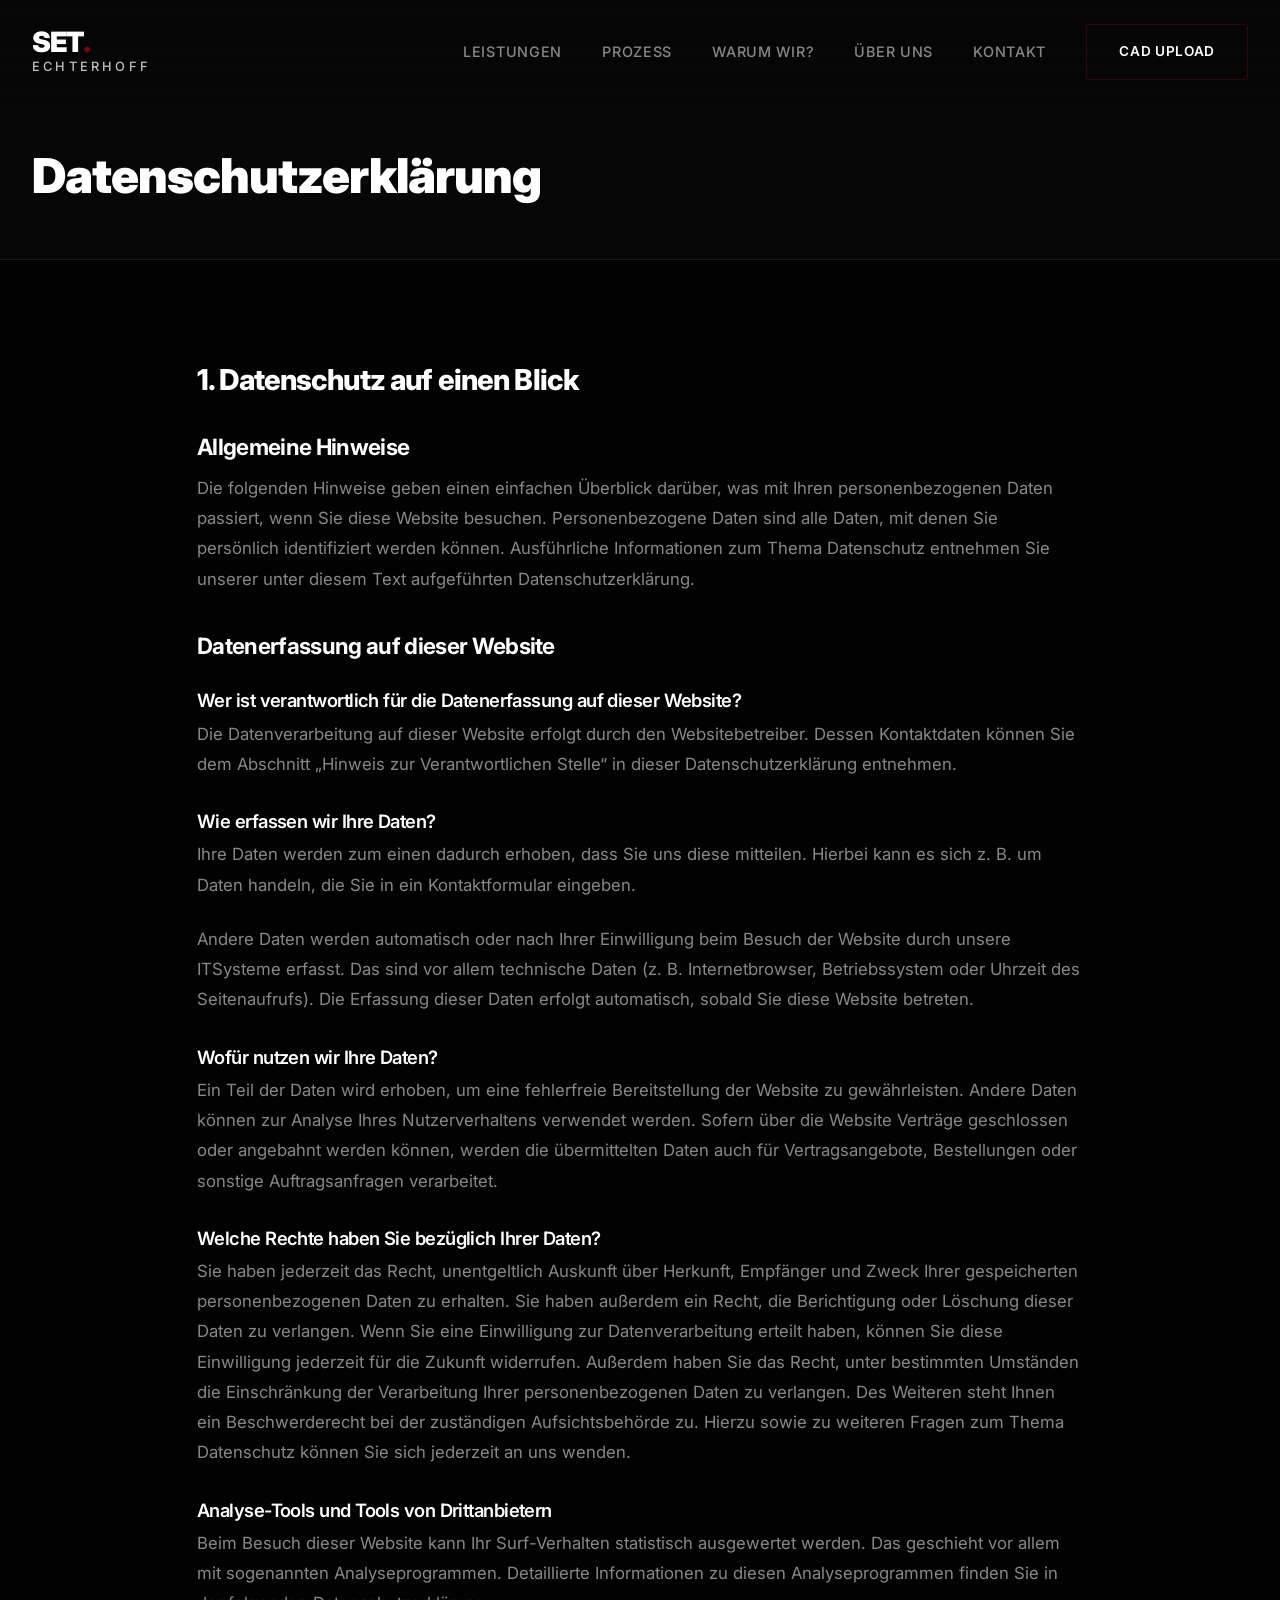
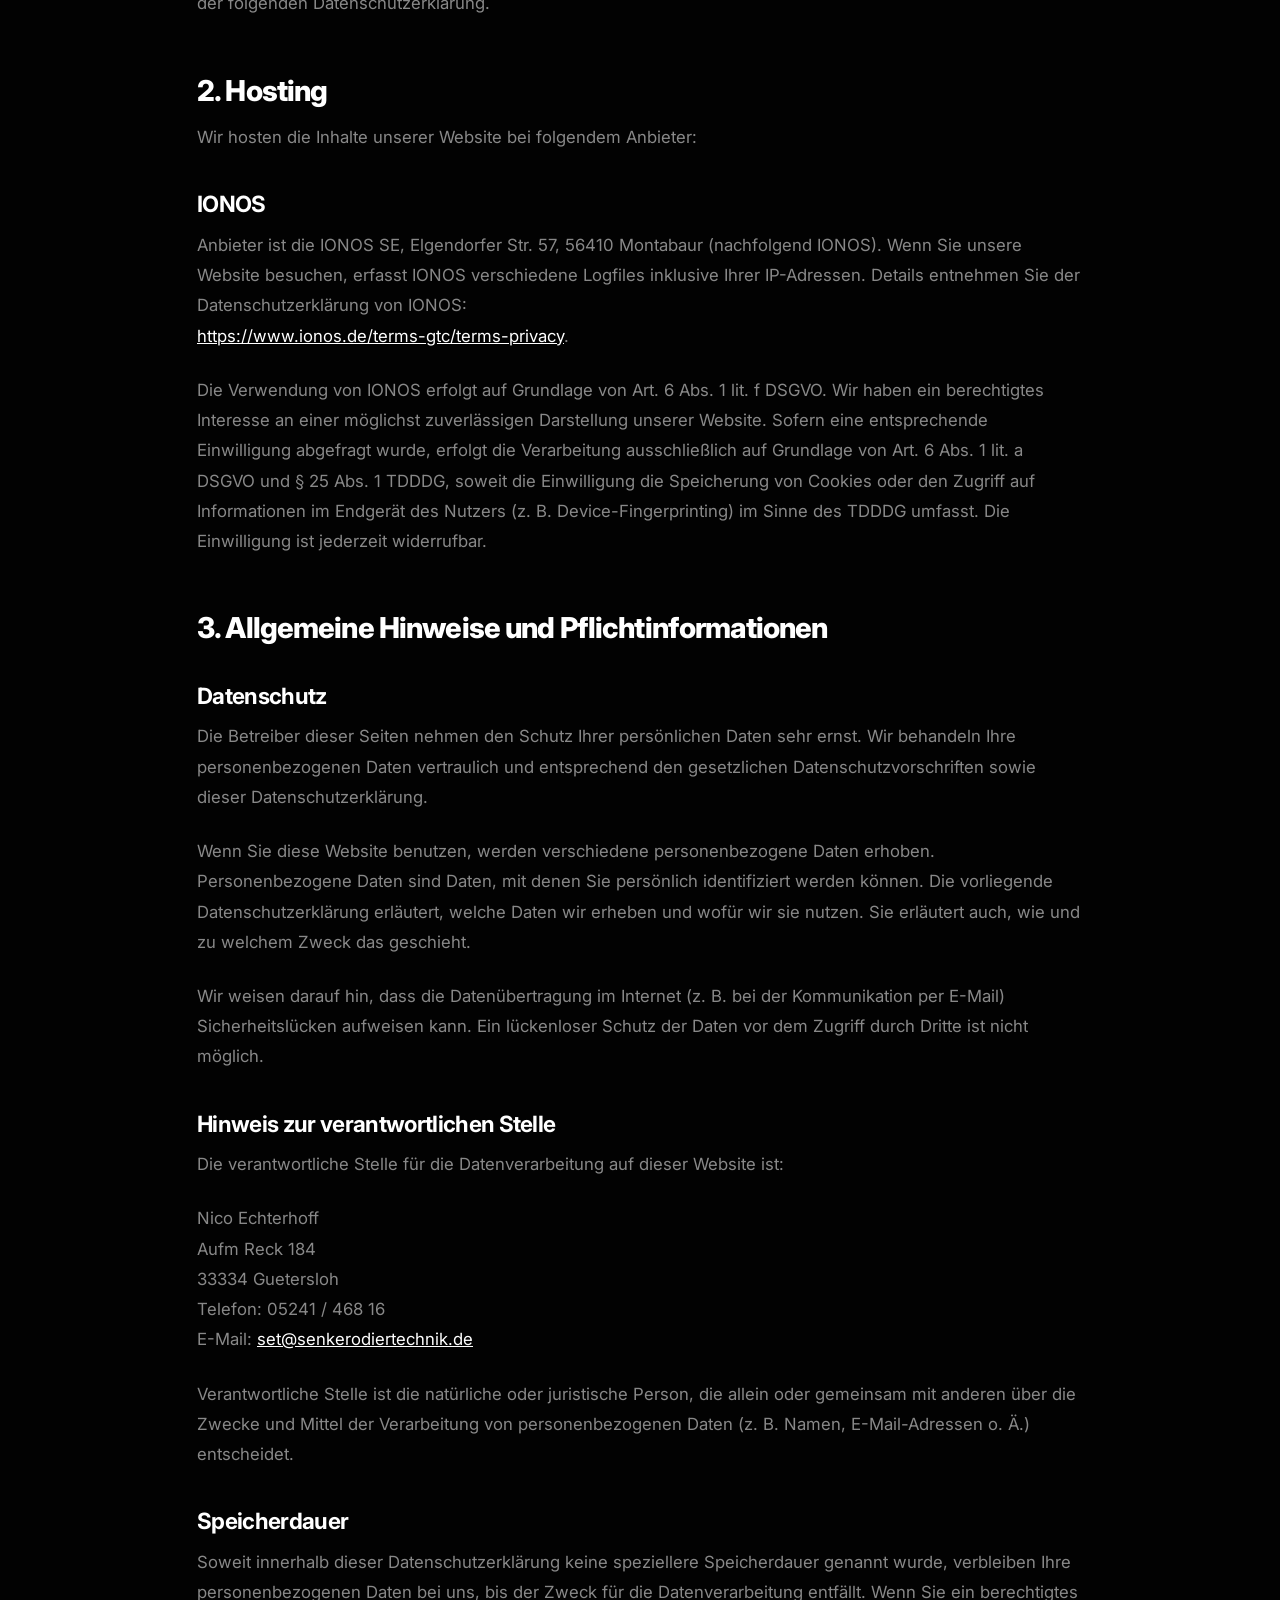
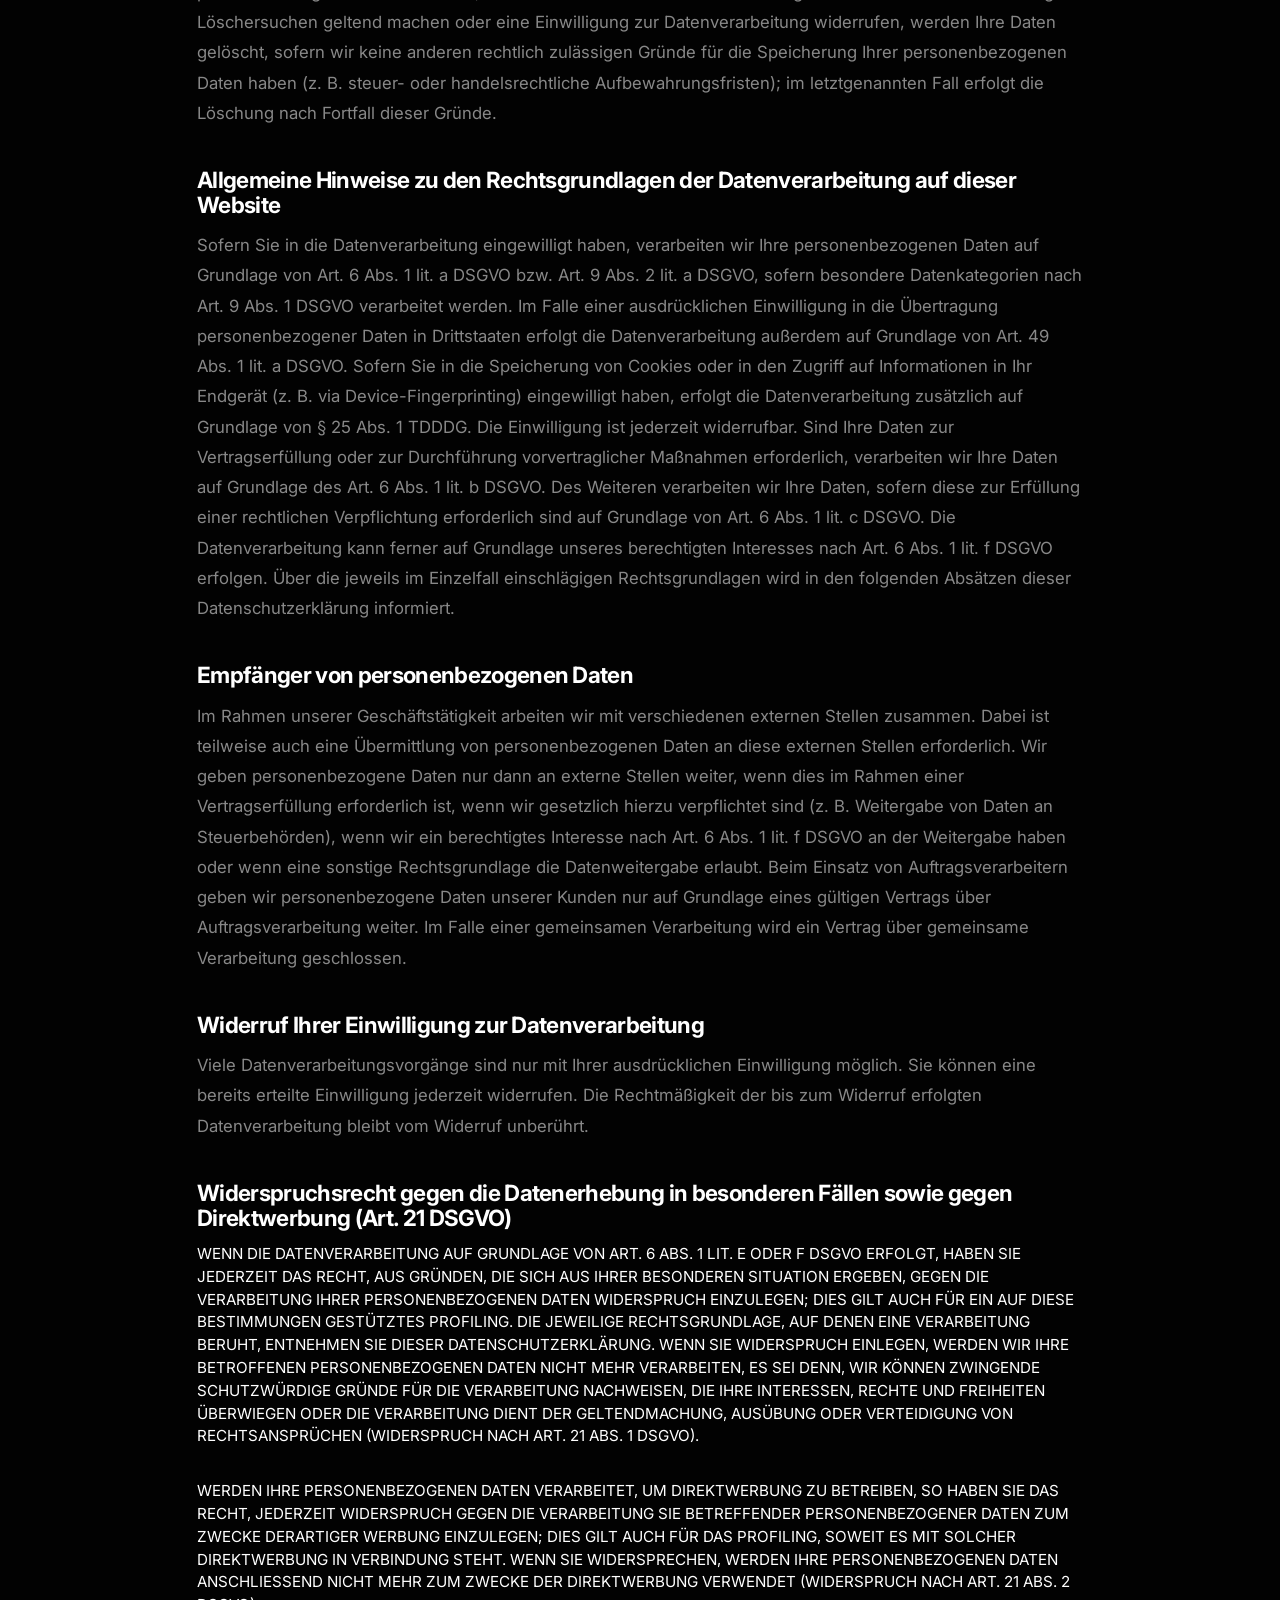
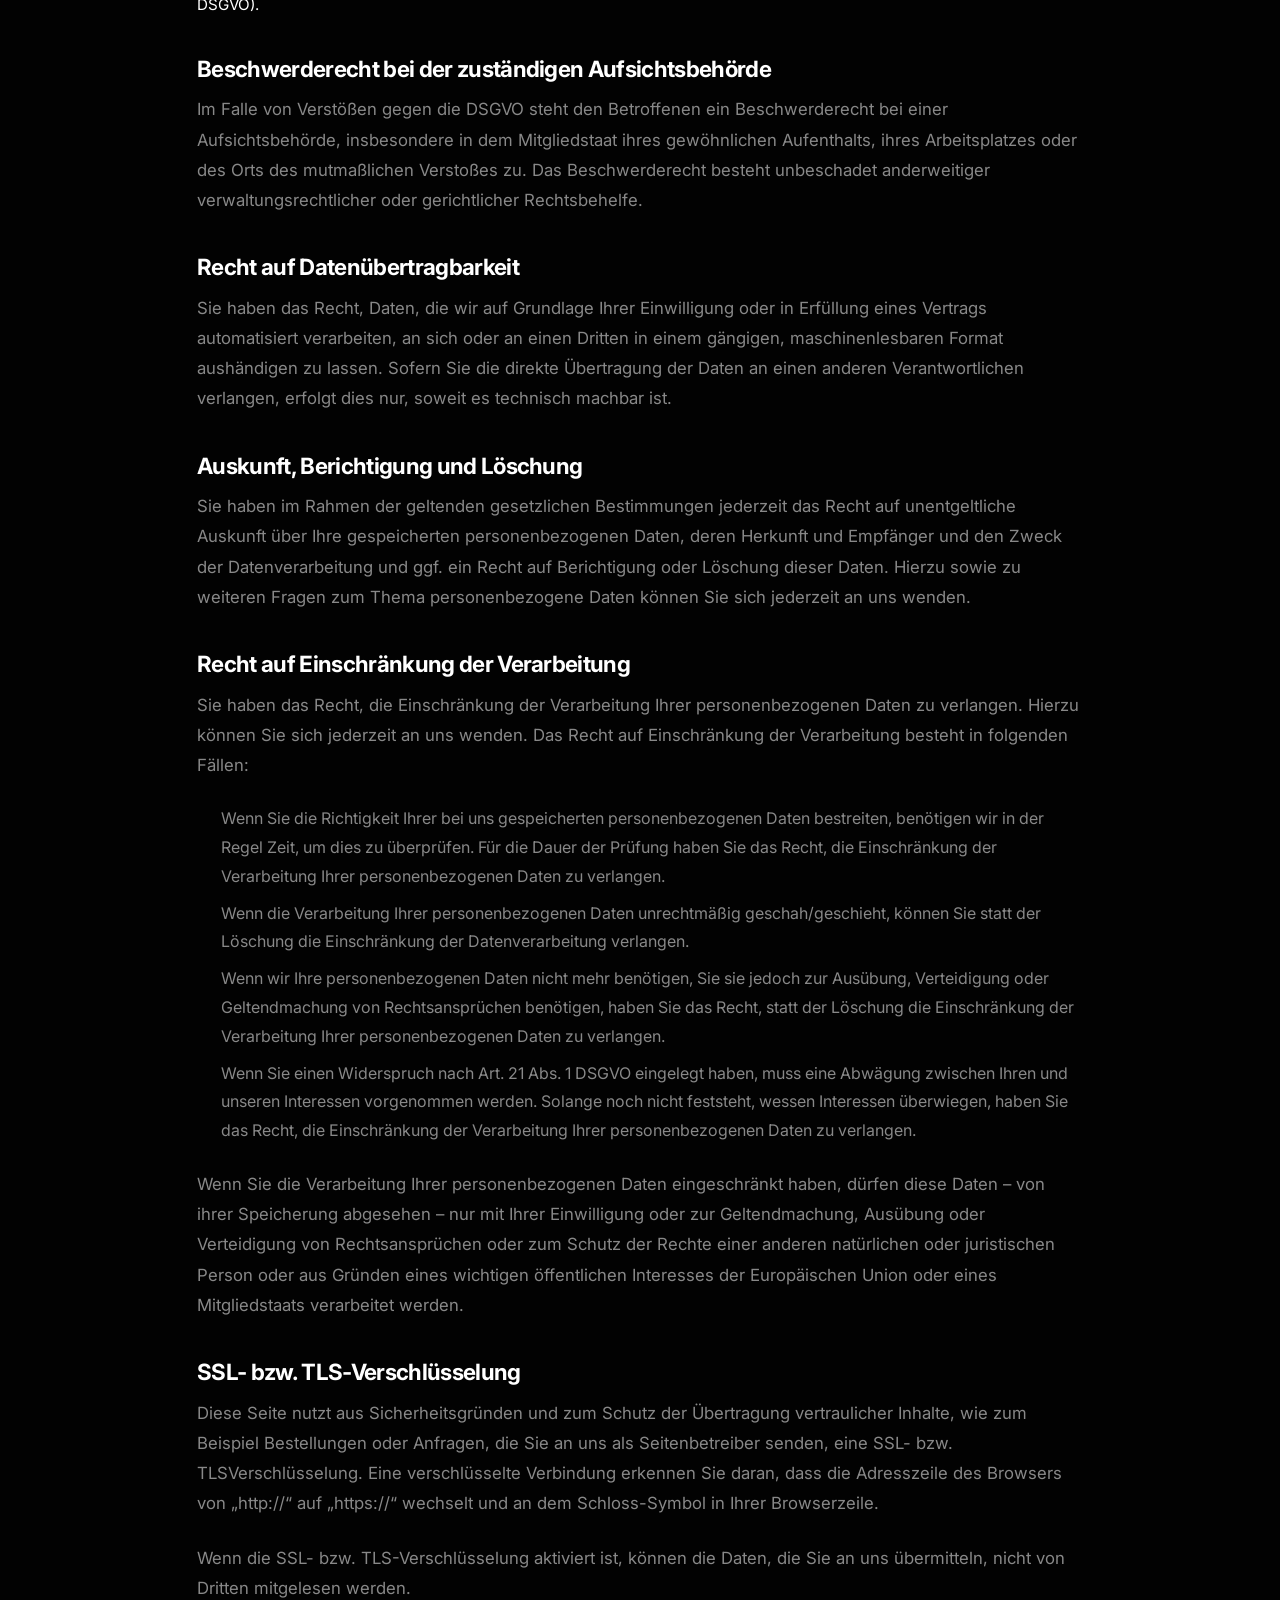
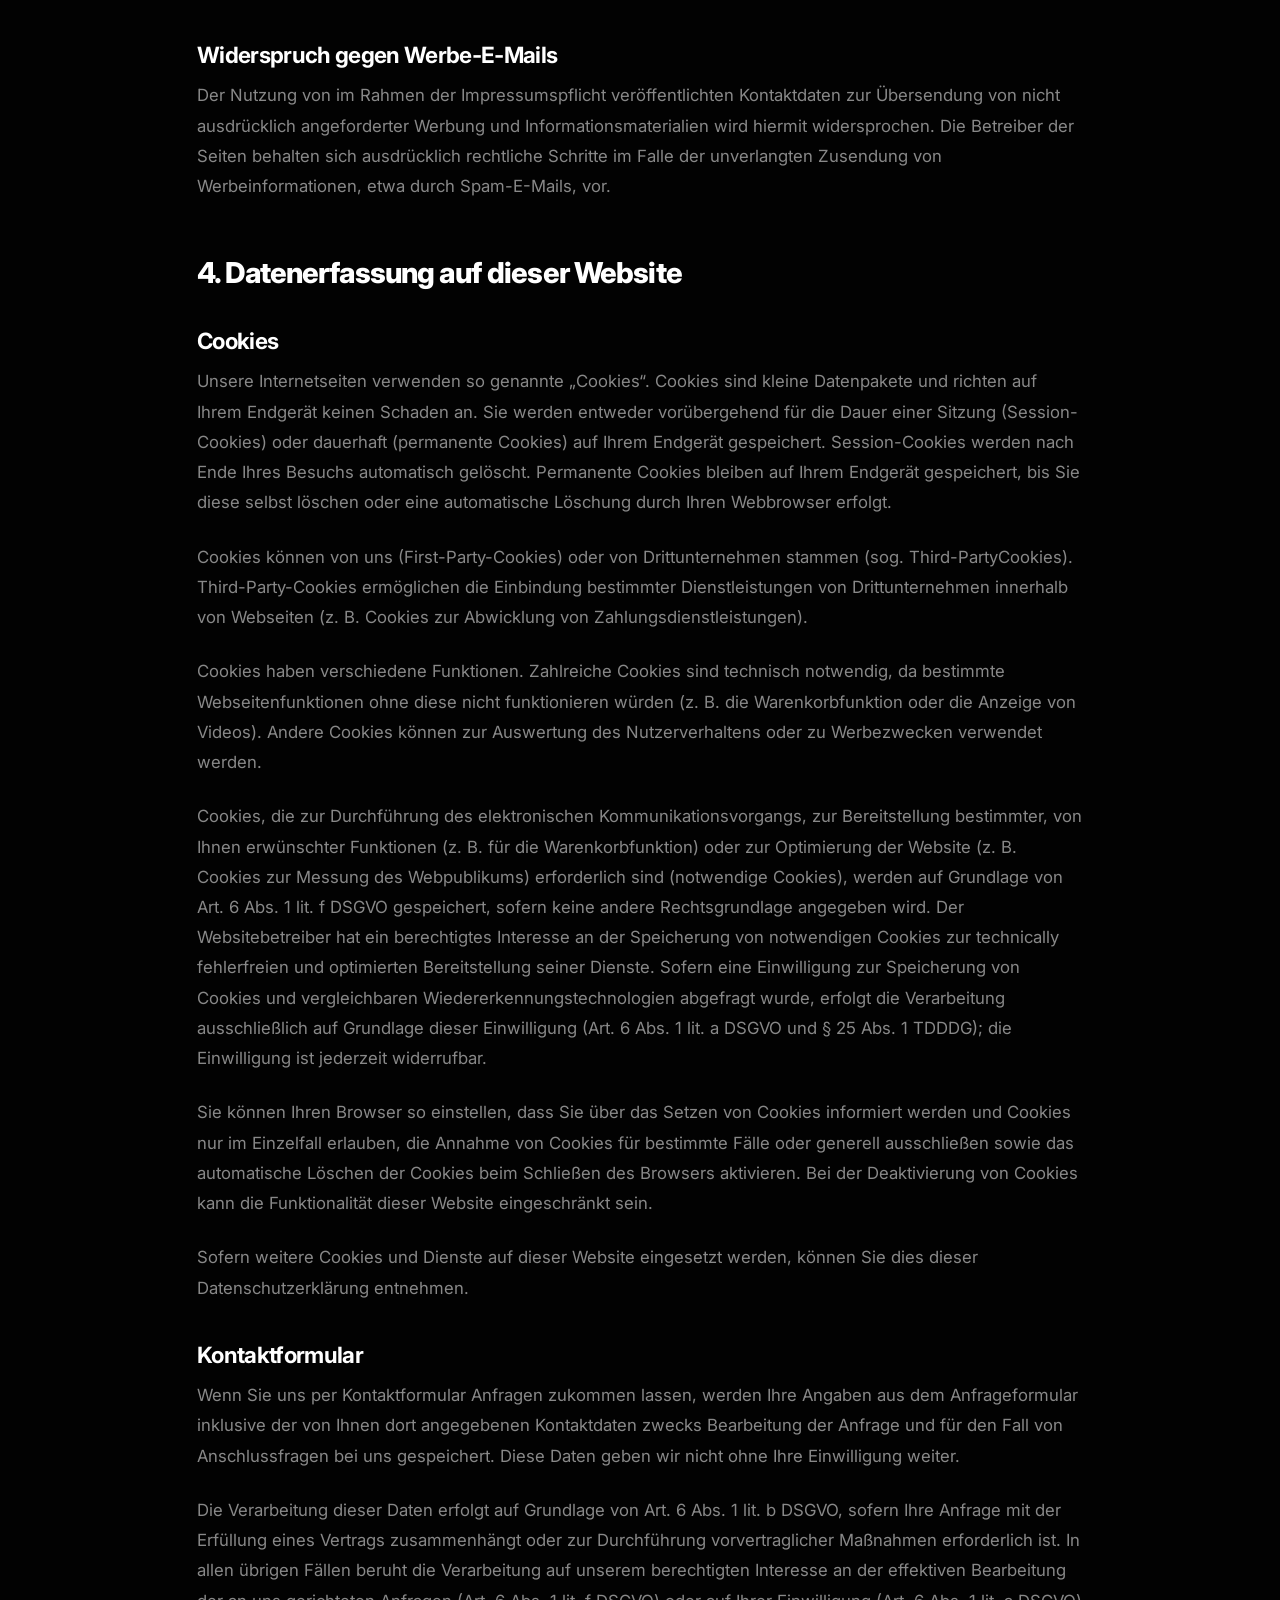
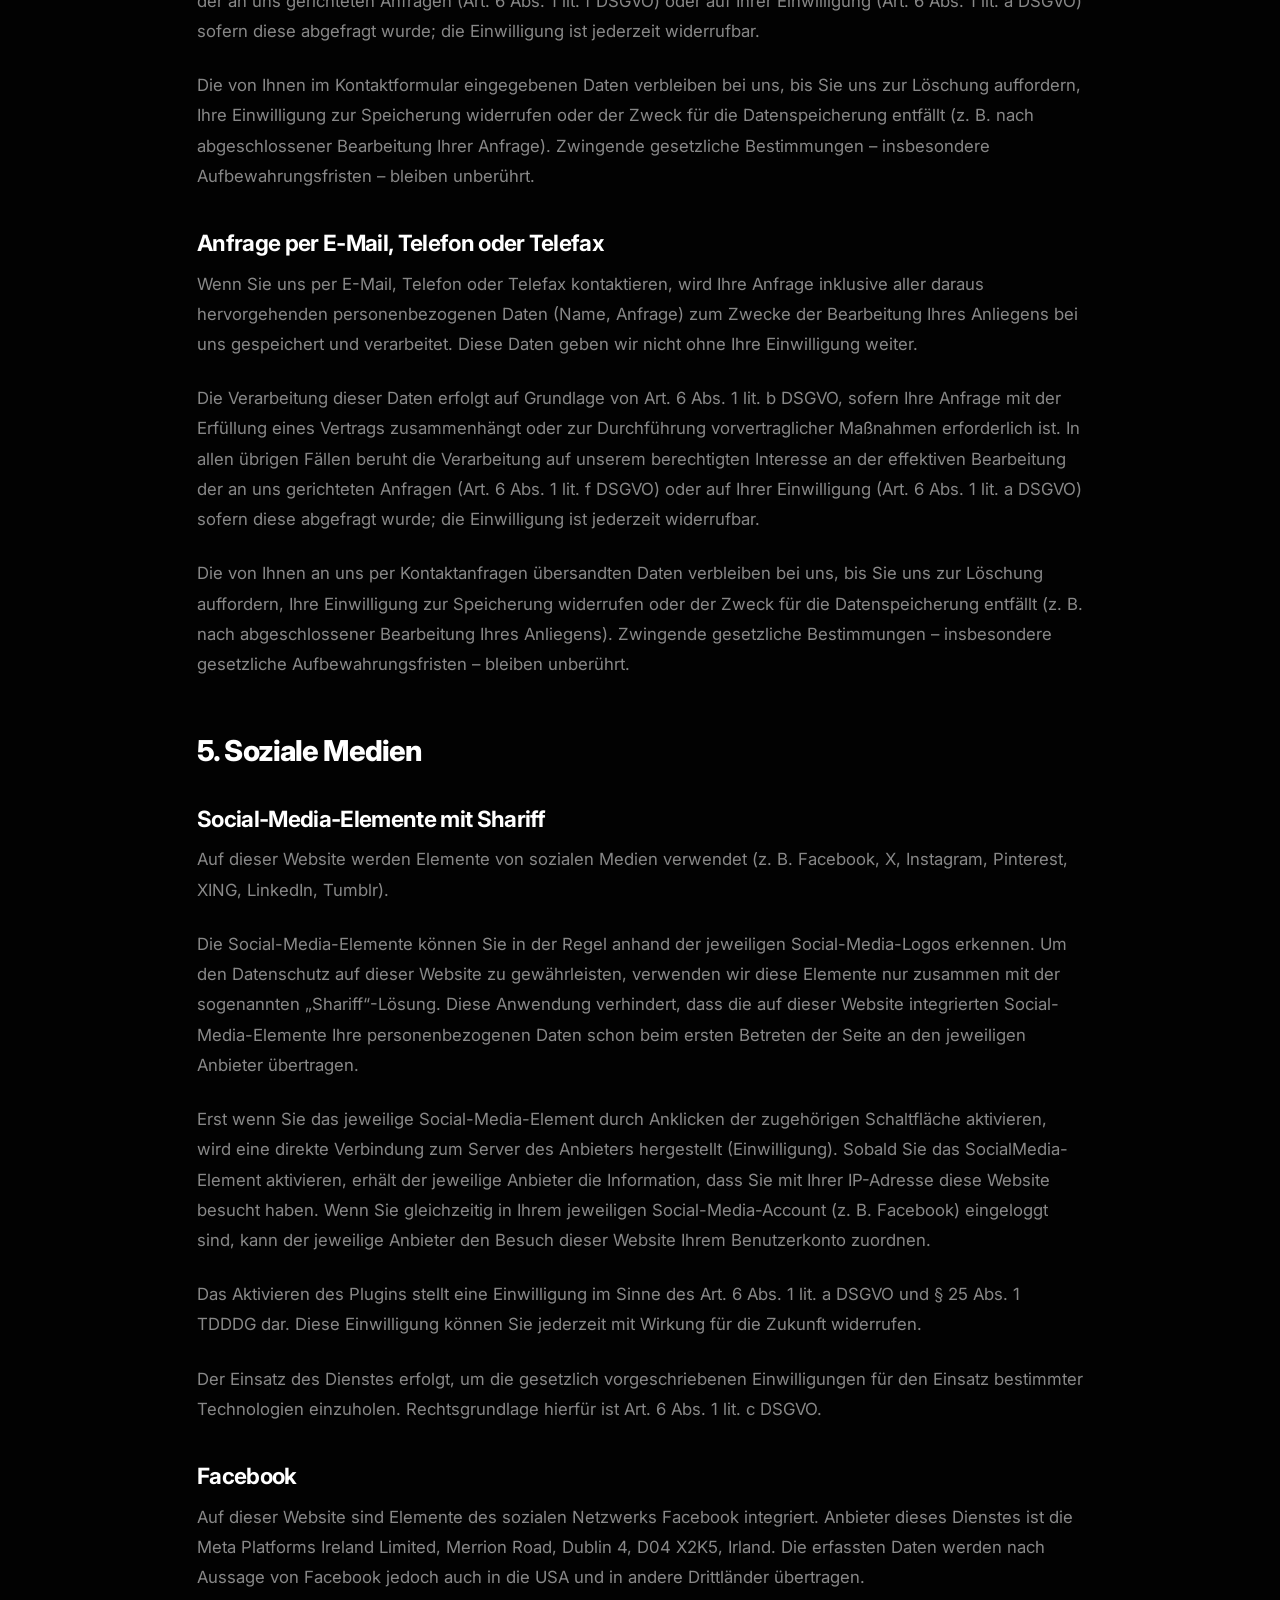
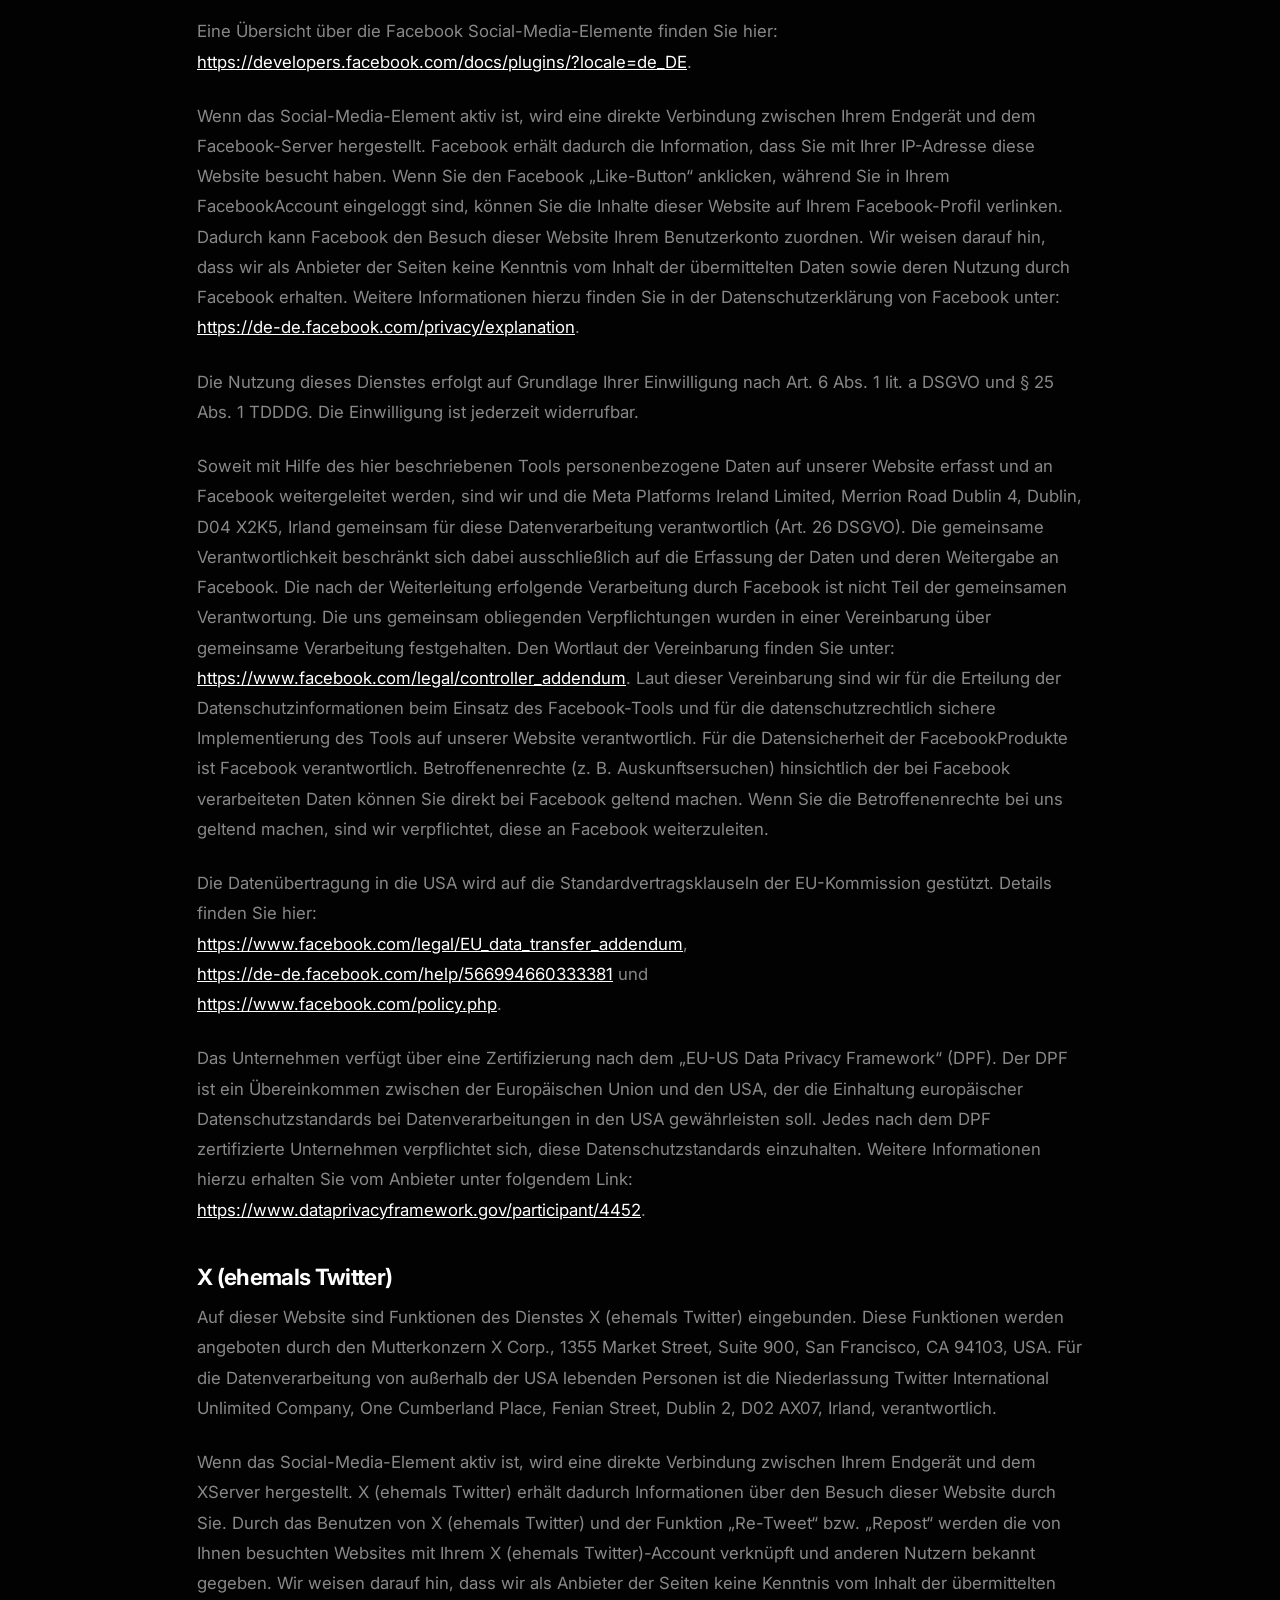
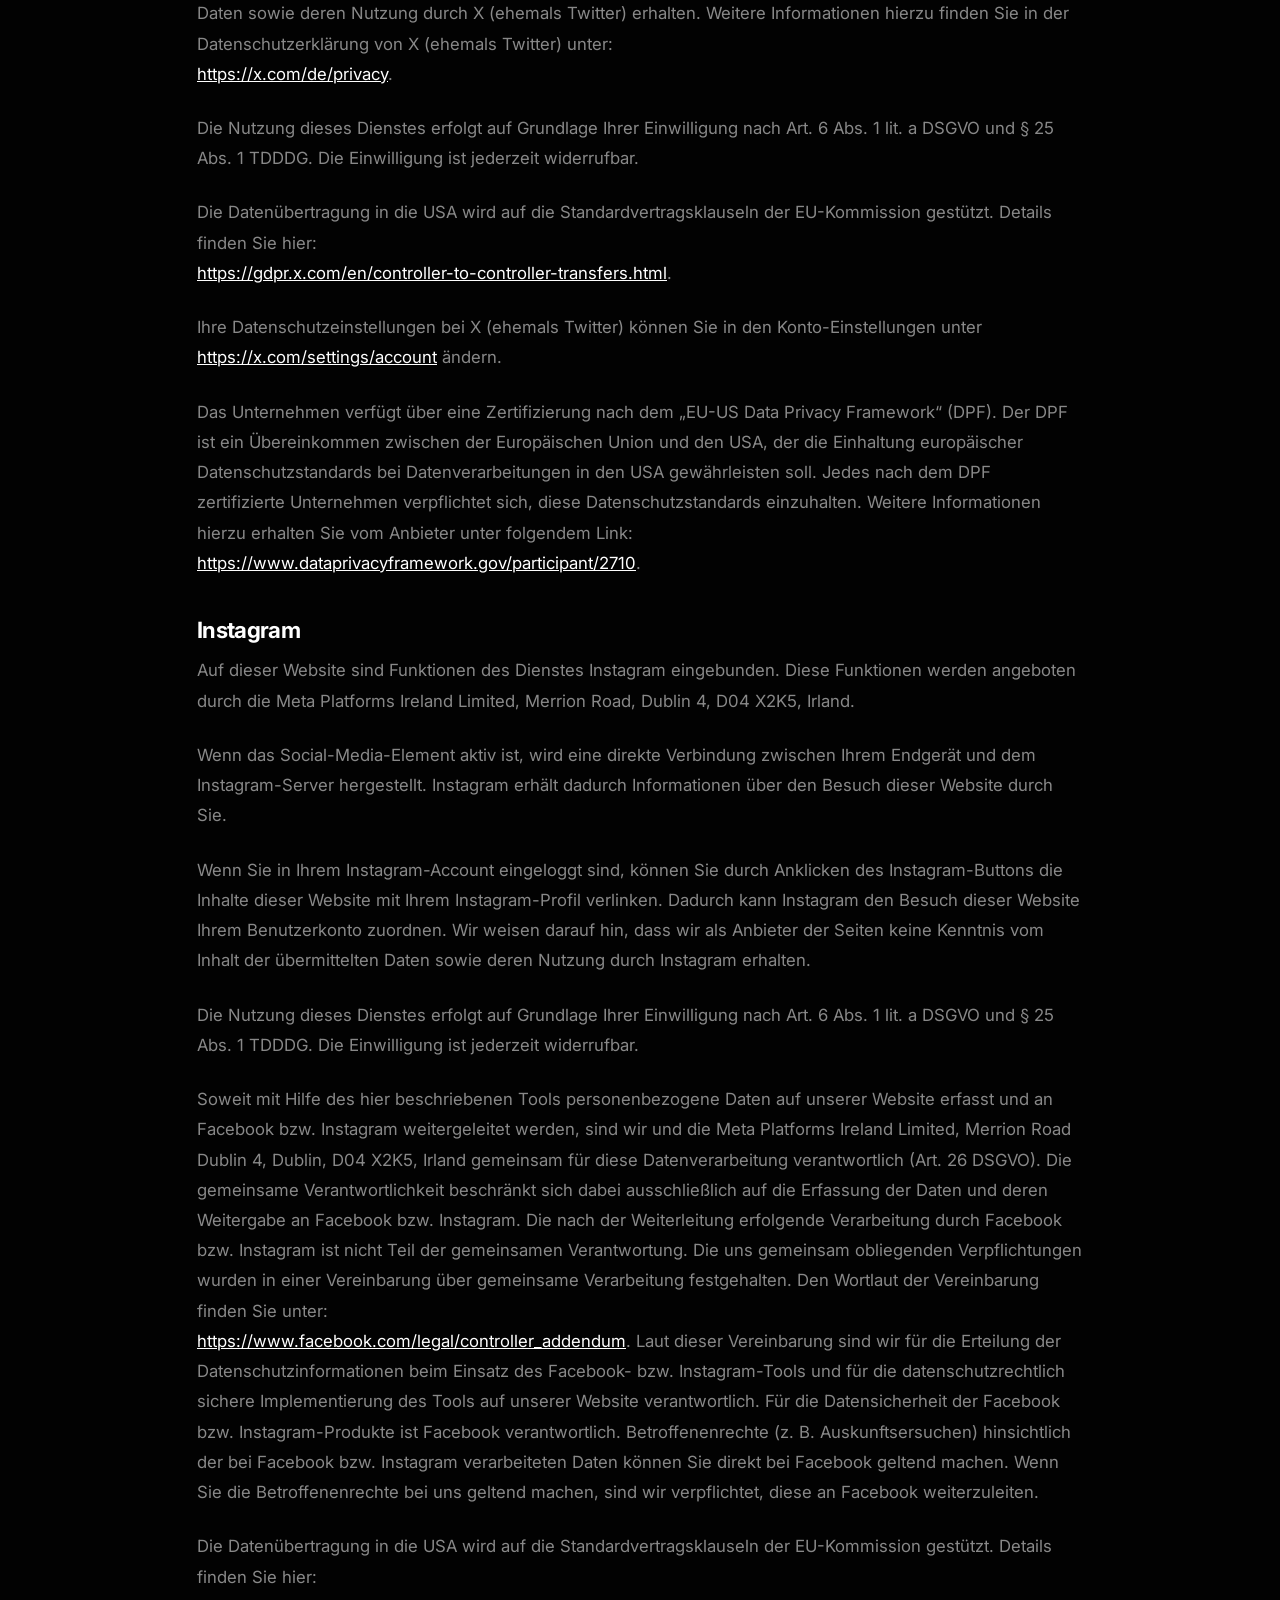
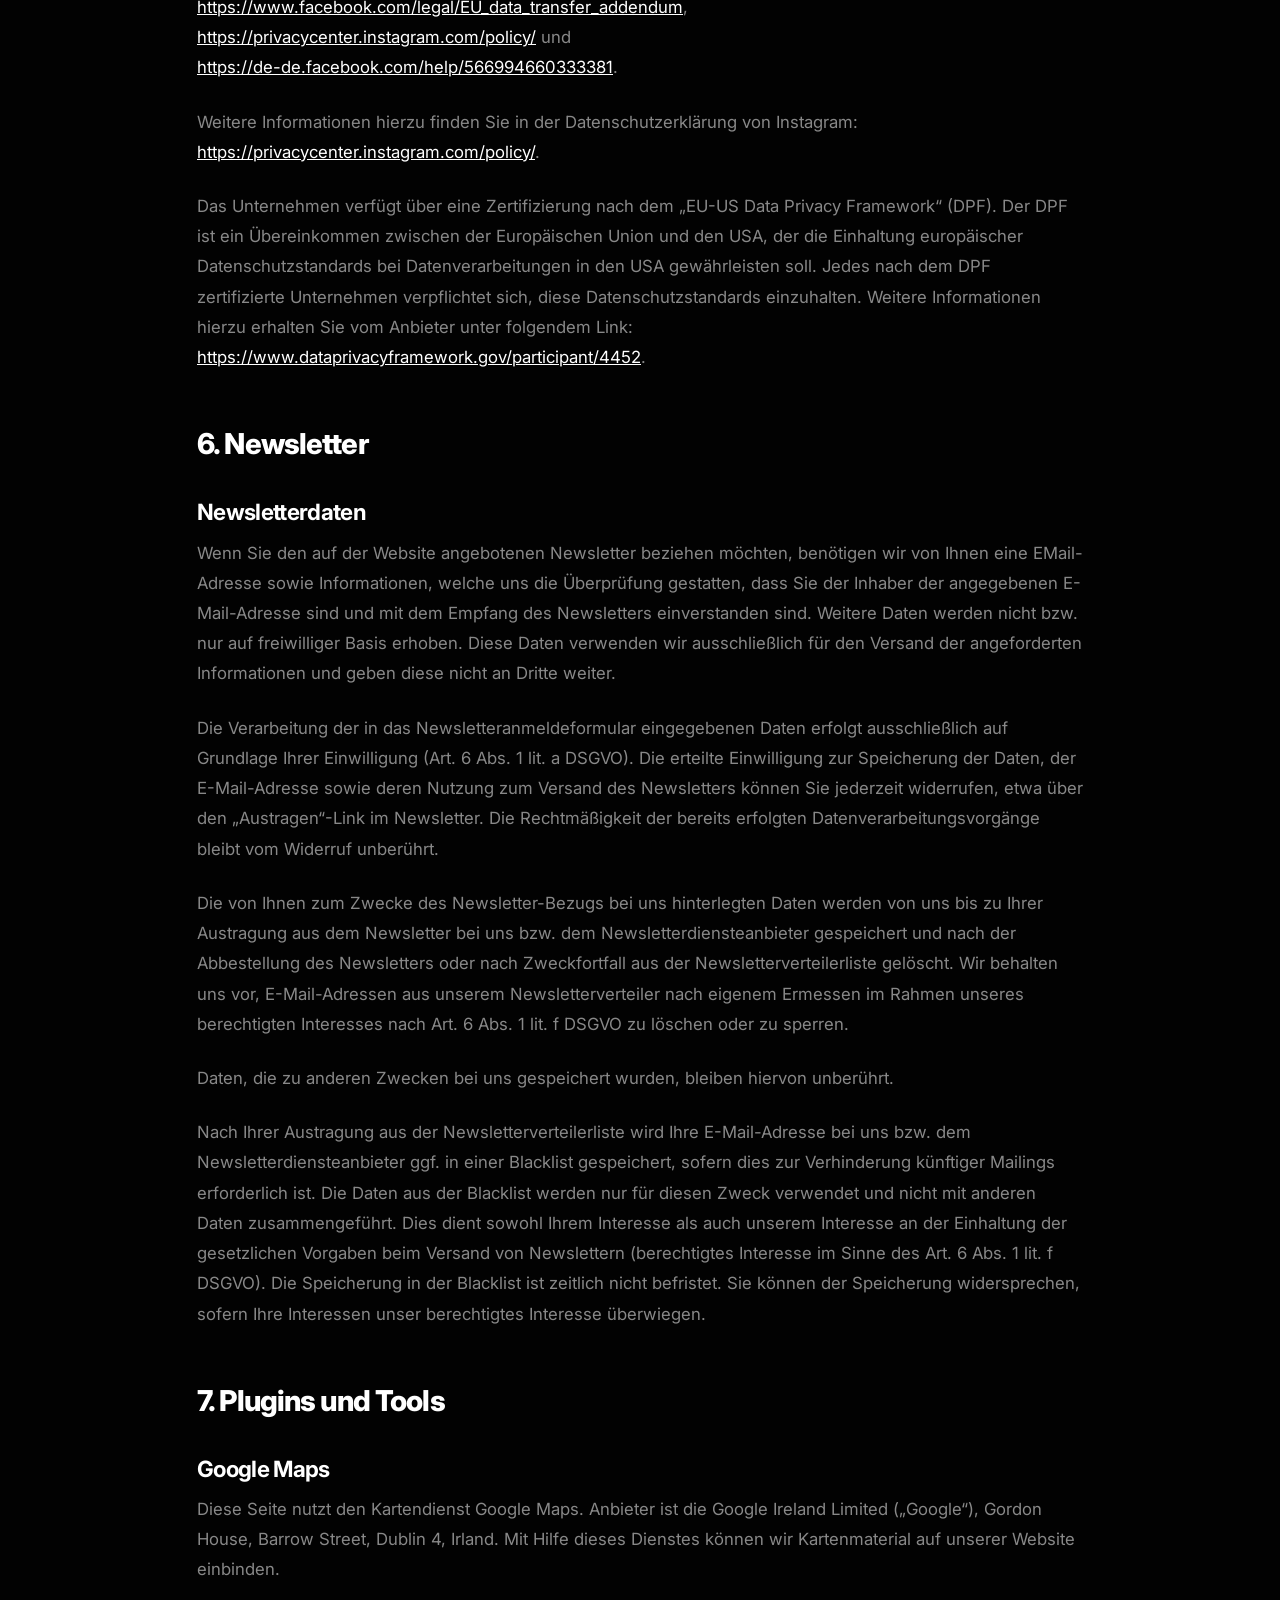
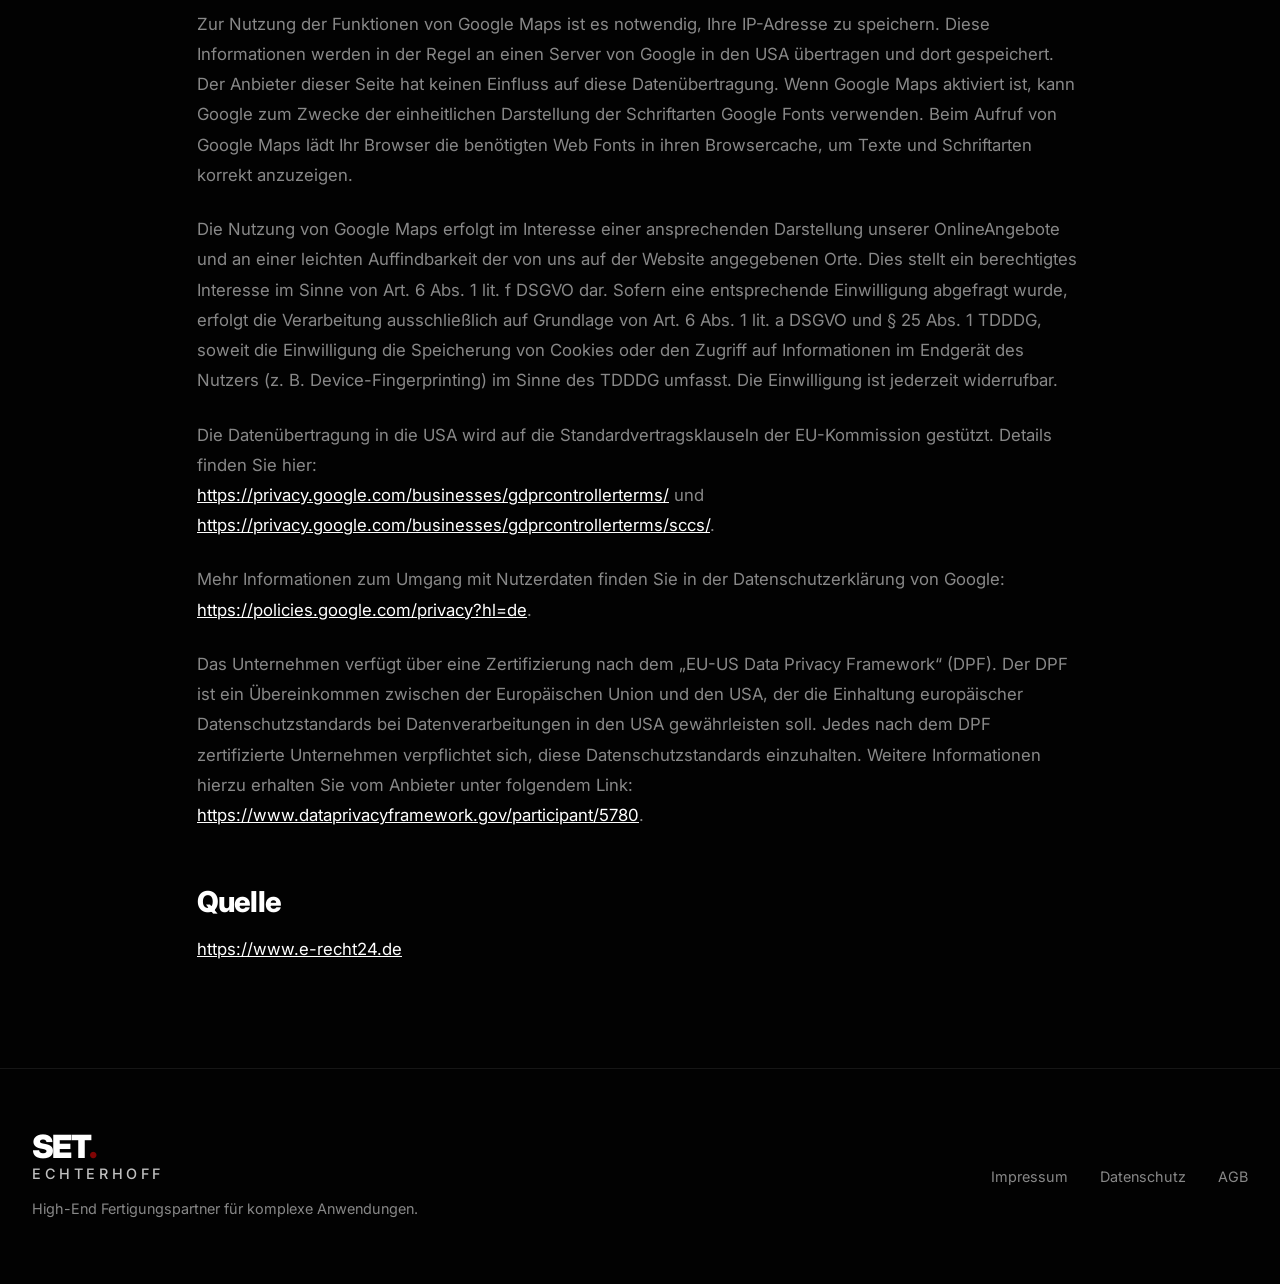
==== datenschutz.html @ b4c6a6a2 "feat: added datenschutz and impressum pages, updated real contact info" ====
<!DOCTYPE html>
<html lang="de">
<head>
    <meta charset="UTF-8">
    <meta name="viewport" content="width=device-width, initial-scale=1.0">
    <title>Datenschutzerklärung | SET Echterhoff</title>
    <meta name="description" content="Datenschutzerklärung der SET Echterhoff.">
    <link rel="stylesheet" href="css/styles.css">
    <link href="https://fonts.googleapis.com/css2?family=Inter:wght@300;400;500;600;700;900&display=swap" rel="stylesheet">
    <style>
        .legal-content h2 { color: var(--text-pure); font-size: 1.8rem; font-weight: 800; margin-top: 3.5rem; margin-bottom: 1rem; }
        .legal-content h3 { color: var(--text-pure); font-size: 1.4rem; font-weight: 700; margin-top: 2.5rem; margin-bottom: 0.8rem; }
        .legal-content h4 { color: var(--text-pure); font-size: 1.15rem; font-weight: 600; margin-top: 2rem; margin-bottom: 0.5rem; }
        .legal-content p { margin-bottom: 1.5rem; font-size: 1.05rem; }
        .legal-content a { color: var(--text-pure); text-decoration: underline; }
        .legal-content ul { margin-bottom: 1.5rem; padding-left: 1.5rem; }
        .legal-content li { margin-bottom: 0.5rem; }
        .legal-content p.uppercase { font-size: 0.95rem; line-height: 1.5; color: var(--text-pure); margin-bottom: 2rem; }
    </style>
</head>
<body class="dark-theme">
    <!-- HEADER -->
    <header class="header">
        <div class="container navbar">
            <div class="logo">
                <a href="index.html" class="logo-main">SET<span class="text-accent">.</span></a>
                <span class="logo-sub">Echterhoff</span>
            </div>
            <nav class="nav-links">
                <a href="index.html#leistungen">Leistungen</a>
                <a href="index.html#prozess">Prozess</a>
                <a href="index.html#warum-wir">Warum wir?</a>
                <a href="ueber-uns.html">Über uns</a>
                <a href="index.html#kontakt">Kontakt</a>
                <a href="index.html#kontakt" class="btn btn-outline nav-btn">CAD Upload</a>
            </nav>
            <button class="mobile-menu-toggle" aria-label="Menü">
                <span class="burger-line"></span>
                <span class="burger-line"></span>
                <span class="burger-line"></span>
            </button>
        </div>
    </header>

    <section class="subpage-title-section">
        <div class="container">
            <h1 class="subpage-title reveal">Datenschutzerklärung</h1>
        </div>
    </section>

    <!-- LEGAL CONTENT -->
    <section class="section section-dark" style="padding-top: 3rem; padding-bottom: 5rem;">
        <div class="container legal-content" style="max-width: 950px; margin: 0 auto; color: var(--text-muted); line-height: 1.8;">

            <h2>1. Datenschutz auf einen Blick</h2>

            <h3>Allgemeine Hinweise</h3>
            <p>Die folgenden Hinweise geben einen einfachen Überblick darüber, was mit Ihren personenbezogenen Daten passiert, wenn Sie diese Website besuchen. Personenbezogene Daten sind alle Daten, mit denen Sie persönlich identifiziert werden können. Ausführliche Informationen zum Thema Datenschutz entnehmen Sie unserer unter diesem Text aufgeführten Datenschutzerklärung.</p>

            <h3>Datenerfassung auf dieser Website</h3>

            <h4>Wer ist verantwortlich für die Datenerfassung auf dieser Website?</h4>
            <p>Die Datenverarbeitung auf dieser Website erfolgt durch den Websitebetreiber. Dessen Kontaktdaten können Sie dem Abschnitt „Hinweis zur Verantwortlichen Stelle“ in dieser Datenschutzerklärung entnehmen.</p>

            <h4>Wie erfassen wir Ihre Daten?</h4>
            <p>Ihre Daten werden zum einen dadurch erhoben, dass Sie uns diese mitteilen. Hierbei kann es sich z. B. um Daten handeln, die Sie in ein Kontaktformular eingeben.</p>
            <p>Andere Daten werden automatisch oder nach Ihrer Einwilligung beim Besuch der Website durch unsere ITSysteme erfasst. Das sind vor allem technische Daten (z. B. Internetbrowser, Betriebssystem oder Uhrzeit des Seitenaufrufs). Die Erfassung dieser Daten erfolgt automatisch, sobald Sie diese Website betreten.</p>

            <h4>Wofür nutzen wir Ihre Daten?</h4>
            <p>Ein Teil der Daten wird erhoben, um eine fehlerfreie Bereitstellung der Website zu gewährleisten. Andere Daten können zur Analyse Ihres Nutzerverhaltens verwendet werden. Sofern über die Website Verträge geschlossen oder angebahnt werden können, werden die übermittelten Daten auch für Vertragsangebote, Bestellungen oder sonstige Auftragsanfragen verarbeitet.</p>

            <h4>Welche Rechte haben Sie bezüglich Ihrer Daten?</h4>
            <p>Sie haben jederzeit das Recht, unentgeltlich Auskunft über Herkunft, Empfänger und Zweck Ihrer gespeicherten personenbezogenen Daten zu erhalten. Sie haben außerdem ein Recht, die Berichtigung oder Löschung dieser Daten zu verlangen. Wenn Sie eine Einwilligung zur Datenverarbeitung erteilt haben, können Sie diese Einwilligung jederzeit für die Zukunft widerrufen. Außerdem haben Sie das Recht, unter bestimmten Umständen die Einschränkung der Verarbeitung Ihrer personenbezogenen Daten zu verlangen. Des Weiteren steht Ihnen ein Beschwerderecht bei der zuständigen Aufsichtsbehörde zu. Hierzu sowie zu weiteren Fragen zum Thema Datenschutz können Sie sich jederzeit an uns wenden.</p>

            <h4>Analyse-Tools und Tools von Drittanbietern</h4>
            <p>Beim Besuch dieser Website kann Ihr Surf-Verhalten statistisch ausgewertet werden. Das geschieht vor allem mit sogenannten Analyseprogrammen. Detaillierte Informationen zu diesen Analyseprogrammen finden Sie in der folgenden Datenschutzerklärung.</p>

            <h2>2. Hosting</h2>
            <p>Wir hosten die Inhalte unserer Website bei folgendem Anbieter:</p>

            <h3>IONOS</h3>
            <p>Anbieter ist die IONOS SE, Elgendorfer Str. 57, 56410 Montabaur (nachfolgend IONOS). Wenn Sie unsere Website besuchen, erfasst IONOS verschiedene Logfiles inklusive Ihrer IP-Adressen. Details entnehmen Sie der Datenschutzerklärung von IONOS:<br>
            <a href="https://www.ionos.de/terms-gtc/terms-privacy" target="_blank" rel="noopener">https://www.ionos.de/terms-gtc/terms-privacy</a>.</p>
            <p>Die Verwendung von IONOS erfolgt auf Grundlage von Art. 6 Abs. 1 lit. f DSGVO. Wir haben ein berechtigtes Interesse an einer möglichst zuverlässigen Darstellung unserer Website. Sofern eine entsprechende Einwilligung abgefragt wurde, erfolgt die Verarbeitung ausschließlich auf Grundlage von Art. 6 Abs. 1 lit. a DSGVO und § 25 Abs. 1 TDDDG, soweit die Einwilligung die Speicherung von Cookies oder den Zugriff auf Informationen im Endgerät des Nutzers (z. B. Device-Fingerprinting) im Sinne des TDDDG umfasst. Die Einwilligung ist jederzeit widerrufbar.</p>

            <h2>3. Allgemeine Hinweise und Pflichtinformationen</h2>

            <h3>Datenschutz</h3>
            <p>Die Betreiber dieser Seiten nehmen den Schutz Ihrer persönlichen Daten sehr ernst. Wir behandeln Ihre personenbezogenen Daten vertraulich und entsprechend den gesetzlichen Datenschutzvorschriften sowie dieser Datenschutzerklärung.</p>
            <p>Wenn Sie diese Website benutzen, werden verschiedene personenbezogene Daten erhoben. Personenbezogene Daten sind Daten, mit denen Sie persönlich identifiziert werden können. Die vorliegende Datenschutzerklärung erläutert, welche Daten wir erheben und wofür wir sie nutzen. Sie erläutert auch, wie und zu welchem Zweck das geschieht.</p>
            <p>Wir weisen darauf hin, dass die Datenübertragung im Internet (z. B. bei der Kommunikation per E-Mail) Sicherheitslücken aufweisen kann. Ein lückenloser Schutz der Daten vor dem Zugriff durch Dritte ist nicht möglich.</p>

            <h3>Hinweis zur verantwortlichen Stelle</h3>
            <p>Die verantwortliche Stelle für die Datenverarbeitung auf dieser Website ist:</p>
            <p>Nico Echterhoff<br>Aufm Reck 184<br>33334 Guetersloh<br>Telefon: 05241 / 468 16<br>E-Mail: <a href="mailto:set@senkerodiertechnik.de">set@senkerodiertechnik.de</a></p>
            <p>Verantwortliche Stelle ist die natürliche oder juristische Person, die allein oder gemeinsam mit anderen über die Zwecke und Mittel der Verarbeitung von personenbezogenen Daten (z. B. Namen, E-Mail-Adressen o. Ä.) entscheidet.</p>

            <h3>Speicherdauer</h3>
            <p>Soweit innerhalb dieser Datenschutzerklärung keine speziellere Speicherdauer genannt wurde, verbleiben Ihre personenbezogenen Daten bei uns, bis der Zweck für die Datenverarbeitung entfällt. Wenn Sie ein berechtigtes Löschersuchen geltend machen oder eine Einwilligung zur Datenverarbeitung widerrufen, werden Ihre Daten gelöscht, sofern wir keine anderen rechtlich zulässigen Gründe für die Speicherung Ihrer personenbezogenen Daten haben (z. B. steuer- oder handelsrechtliche Aufbewahrungsfristen); im letztgenannten Fall erfolgt die Löschung nach Fortfall dieser Gründe.</p>

            <h3>Allgemeine Hinweise zu den Rechtsgrundlagen der Datenverarbeitung auf dieser Website</h3>
            <p>Sofern Sie in die Datenverarbeitung eingewilligt haben, verarbeiten wir Ihre personenbezogenen Daten auf Grundlage von Art. 6 Abs. 1 lit. a DSGVO bzw. Art. 9 Abs. 2 lit. a DSGVO, sofern besondere Datenkategorien nach Art. 9 Abs. 1 DSGVO verarbeitet werden. Im Falle einer ausdrücklichen Einwilligung in die Übertragung personenbezogener Daten in Drittstaaten erfolgt die Datenverarbeitung außerdem auf Grundlage von Art. 49 Abs. 1 lit. a DSGVO. Sofern Sie in die Speicherung von Cookies oder in den Zugriff auf Informationen in Ihr Endgerät (z. B. via Device-Fingerprinting) eingewilligt haben, erfolgt die Datenverarbeitung zusätzlich auf Grundlage von § 25 Abs. 1 TDDDG. Die Einwilligung ist jederzeit widerrufbar. Sind Ihre Daten zur Vertragserfüllung oder zur Durchführung vorvertraglicher Maßnahmen erforderlich, verarbeiten wir Ihre Daten auf Grundlage des Art. 6 Abs. 1 lit. b DSGVO. Des Weiteren verarbeiten wir Ihre Daten, sofern diese zur Erfüllung einer rechtlichen Verpflichtung erforderlich sind auf Grundlage von Art. 6 Abs. 1 lit. c DSGVO. Die Datenverarbeitung kann ferner auf Grundlage unseres berechtigten Interesses nach Art. 6 Abs. 1 lit. f DSGVO erfolgen. Über die jeweils im Einzelfall einschlägigen Rechtsgrundlagen wird in den folgenden Absätzen dieser Datenschutzerklärung informiert.</p>

            <h3>Empfänger von personenbezogenen Daten</h3>
            <p>Im Rahmen unserer Geschäftstätigkeit arbeiten wir mit verschiedenen externen Stellen zusammen. Dabei ist teilweise auch eine Übermittlung von personenbezogenen Daten an diese externen Stellen erforderlich. Wir geben personenbezogene Daten nur dann an externe Stellen weiter, wenn dies im Rahmen einer Vertragserfüllung erforderlich ist, wenn wir gesetzlich hierzu verpflichtet sind (z. B. Weitergabe von Daten an Steuerbehörden), wenn wir ein berechtigtes Interesse nach Art. 6 Abs. 1 lit. f DSGVO an der Weitergabe haben oder wenn eine sonstige Rechtsgrundlage die Datenweitergabe erlaubt. Beim Einsatz von Auftragsverarbeitern geben wir personenbezogene Daten unserer Kunden nur auf Grundlage eines gültigen Vertrags über Auftragsverarbeitung weiter. Im Falle einer gemeinsamen Verarbeitung wird ein Vertrag über gemeinsame Verarbeitung geschlossen.</p>

            <h3>Widerruf Ihrer Einwilligung zur Datenverarbeitung</h3>
            <p>Viele Datenverarbeitungsvorgänge sind nur mit Ihrer ausdrücklichen Einwilligung möglich. Sie können eine bereits erteilte Einwilligung jederzeit widerrufen. Die Rechtmäßigkeit der bis zum Widerruf erfolgten Datenverarbeitung bleibt vom Widerruf unberührt.</p>

            <h3>Widerspruchsrecht gegen die Datenerhebung in besonderen Fällen sowie gegen Direktwerbung (Art. 21 DSGVO)</h3>
            <p class="uppercase">WENN DIE DATENVERARBEITUNG AUF GRUNDLAGE VON ART. 6 ABS. 1 LIT. E ODER F DSGVO ERFOLGT, HABEN SIE JEDERZEIT DAS RECHT, AUS GRÜNDEN, DIE SICH AUS IHRER BESONDEREN SITUATION ERGEBEN, GEGEN DIE VERARBEITUNG IHRER PERSONENBEZOGENEN DATEN WIDERSPRUCH EINZULEGEN; DIES GILT AUCH FÜR EIN AUF DIESE BESTIMMUNGEN GESTÜTZTES PROFILING. DIE JEWEILIGE RECHTSGRUNDLAGE, AUF DENEN EINE VERARBEITUNG BERUHT, ENTNEHMEN SIE DIESER DATENSCHUTZERKLÄRUNG. WENN SIE WIDERSPRUCH EINLEGEN, WERDEN WIR IHRE BETROFFENEN PERSONENBEZOGENEN DATEN NICHT MEHR VERARBEITEN, ES SEI DENN, WIR KÖNNEN ZWINGENDE SCHUTZWÜRDIGE GRÜNDE FÜR DIE VERARBEITUNG NACHWEISEN, DIE IHRE INTERESSEN, RECHTE UND FREIHEITEN ÜBERWIEGEN ODER DIE VERARBEITUNG DIENT DER GELTENDMACHUNG, AUSÜBUNG ODER VERTEIDIGUNG VON RECHTSANSPRÜCHEN (WIDERSPRUCH NACH ART. 21 ABS. 1 DSGVO).</p>
            <p class="uppercase">WERDEN IHRE PERSONENBEZOGENEN DATEN VERARBEITET, UM DIREKTWERBUNG ZU BETREIBEN, SO HABEN SIE DAS RECHT, JEDERZEIT WIDERSPRUCH GEGEN DIE VERARBEITUNG SIE BETREFFENDER PERSONENBEZOGENER DATEN ZUM ZWECKE DERARTIGER WERBUNG EINZULEGEN; DIES GILT AUCH FÜR DAS PROFILING, SOWEIT ES MIT SOLCHER DIREKTWERBUNG IN VERBINDUNG STEHT. WENN SIE WIDERSPRECHEN, WERDEN IHRE PERSONENBEZOGENEN DATEN ANSCHLIESSEND NICHT MEHR ZUM ZWECKE DER DIREKTWERBUNG VERWENDET (WIDERSPRUCH NACH ART. 21 ABS. 2 DSGVO).</p>

            <h3>Beschwerderecht bei der zuständigen Aufsichtsbehörde</h3>
            <p>Im Falle von Verstößen gegen die DSGVO steht den Betroffenen ein Beschwerderecht bei einer Aufsichtsbehörde, insbesondere in dem Mitgliedstaat ihres gewöhnlichen Aufenthalts, ihres Arbeitsplatzes oder des Orts des mutmaßlichen Verstoßes zu. Das Beschwerderecht besteht unbeschadet anderweitiger verwaltungsrechtlicher oder gerichtlicher Rechtsbehelfe.</p>

            <h3>Recht auf Datenübertragbarkeit</h3>
            <p>Sie haben das Recht, Daten, die wir auf Grundlage Ihrer Einwilligung oder in Erfüllung eines Vertrags automatisiert verarbeiten, an sich oder an einen Dritten in einem gängigen, maschinenlesbaren Format aushändigen zu lassen. Sofern Sie die direkte Übertragung der Daten an einen anderen Verantwortlichen verlangen, erfolgt dies nur, soweit es technisch machbar ist.</p>

            <h3>Auskunft, Berichtigung und Löschung</h3>
            <p>Sie haben im Rahmen der geltenden gesetzlichen Bestimmungen jederzeit das Recht auf unentgeltliche Auskunft über Ihre gespeicherten personenbezogenen Daten, deren Herkunft und Empfänger und den Zweck der Datenverarbeitung und ggf. ein Recht auf Berichtigung oder Löschung dieser Daten. Hierzu sowie zu weiteren Fragen zum Thema personenbezogene Daten können Sie sich jederzeit an uns wenden.</p>

            <h3>Recht auf Einschränkung der Verarbeitung</h3>
            <p>Sie haben das Recht, die Einschränkung der Verarbeitung Ihrer personenbezogenen Daten zu verlangen. Hierzu können Sie sich jederzeit an uns wenden. Das Recht auf Einschränkung der Verarbeitung besteht in folgenden Fällen:</p>
            <ul>
                <li>Wenn Sie die Richtigkeit Ihrer bei uns gespeicherten personenbezogenen Daten bestreiten, benötigen wir in der Regel Zeit, um dies zu überprüfen. Für die Dauer der Prüfung haben Sie das Recht, die Einschränkung der Verarbeitung Ihrer personenbezogenen Daten zu verlangen.</li>
                <li>Wenn die Verarbeitung Ihrer personenbezogenen Daten unrechtmäßig geschah/geschieht, können Sie statt der Löschung die Einschränkung der Datenverarbeitung verlangen.</li>
                <li>Wenn wir Ihre personenbezogenen Daten nicht mehr benötigen, Sie sie jedoch zur Ausübung, Verteidigung oder Geltendmachung von Rechtsansprüchen benötigen, haben Sie das Recht, statt der Löschung die Einschränkung der Verarbeitung Ihrer personenbezogenen Daten zu verlangen.</li>
                <li>Wenn Sie einen Widerspruch nach Art. 21 Abs. 1 DSGVO eingelegt haben, muss eine Abwägung zwischen Ihren und unseren Interessen vorgenommen werden. Solange noch nicht feststeht, wessen Interessen überwiegen, haben Sie das Recht, die Einschränkung der Verarbeitung Ihrer personenbezogenen Daten zu verlangen.</li>
            </ul>
            <p>Wenn Sie die Verarbeitung Ihrer personenbezogenen Daten eingeschränkt haben, dürfen diese Daten – von ihrer Speicherung abgesehen – nur mit Ihrer Einwilligung oder zur Geltendmachung, Ausübung oder Verteidigung von Rechtsansprüchen oder zum Schutz der Rechte einer anderen natürlichen oder juristischen Person oder aus Gründen eines wichtigen öffentlichen Interesses der Europäischen Union oder eines Mitgliedstaats verarbeitet werden.</p>

            <h3>SSL- bzw. TLS-Verschlüsselung</h3>
            <p>Diese Seite nutzt aus Sicherheitsgründen und zum Schutz der Übertragung vertraulicher Inhalte, wie zum Beispiel Bestellungen oder Anfragen, die Sie an uns als Seitenbetreiber senden, eine SSL- bzw. TLSVerschlüsselung. Eine verschlüsselte Verbindung erkennen Sie daran, dass die Adresszeile des Browsers von „http://“ auf „https://“ wechselt und an dem Schloss-Symbol in Ihrer Browserzeile.</p>
            <p>Wenn die SSL- bzw. TLS-Verschlüsselung aktiviert ist, können die Daten, die Sie an uns übermitteln, nicht von Dritten mitgelesen werden.</p>

            <h3>Widerspruch gegen Werbe-E-Mails</h3>
            <p>Der Nutzung von im Rahmen der Impressumspflicht veröffentlichten Kontaktdaten zur Übersendung von nicht ausdrücklich angeforderter Werbung und Informationsmaterialien wird hiermit widersprochen. Die Betreiber der Seiten behalten sich ausdrücklich rechtliche Schritte im Falle der unverlangten Zusendung von Werbeinformationen, etwa durch Spam-E-Mails, vor.</p>

            <h2>4. Datenerfassung auf dieser Website</h2>

            <h3>Cookies</h3>
            <p>Unsere Internetseiten verwenden so genannte „Cookies“. Cookies sind kleine Datenpakete und richten auf Ihrem Endgerät keinen Schaden an. Sie werden entweder vorübergehend für die Dauer einer Sitzung (Session-Cookies) oder dauerhaft (permanente Cookies) auf Ihrem Endgerät gespeichert. Session-Cookies werden nach Ende Ihres Besuchs automatisch gelöscht. Permanente Cookies bleiben auf Ihrem Endgerät gespeichert, bis Sie diese selbst löschen oder eine automatische Löschung durch Ihren Webbrowser erfolgt.</p>
            <p>Cookies können von uns (First-Party-Cookies) oder von Drittunternehmen stammen (sog. Third-PartyCookies). Third-Party-Cookies ermöglichen die Einbindung bestimmter Dienstleistungen von Drittunternehmen innerhalb von Webseiten (z. B. Cookies zur Abwicklung von Zahlungsdienstleistungen).</p>
            <p>Cookies haben verschiedene Funktionen. Zahlreiche Cookies sind technisch notwendig, da bestimmte Webseitenfunktionen ohne diese nicht funktionieren würden (z. B. die Warenkorbfunktion oder die Anzeige von Videos). Andere Cookies können zur Auswertung des Nutzerverhaltens oder zu Werbezwecken verwendet werden.</p>
            <p>Cookies, die zur Durchführung des elektronischen Kommunikationsvorgangs, zur Bereitstellung bestimmter, von Ihnen erwünschter Funktionen (z. B. für die Warenkorbfunktion) oder zur Optimierung der Website (z. B. Cookies zur Messung des Webpublikums) erforderlich sind (notwendige Cookies), werden auf Grundlage von Art. 6 Abs. 1 lit. f DSGVO gespeichert, sofern keine andere Rechtsgrundlage angegeben wird. Der Websitebetreiber hat ein berechtigtes Interesse an der Speicherung von notwendigen Cookies zur technically fehlerfreien und optimierten Bereitstellung seiner Dienste. Sofern eine Einwilligung zur Speicherung von Cookies und vergleichbaren Wiedererkennungstechnologien abgefragt wurde, erfolgt die Verarbeitung ausschließlich auf Grundlage dieser Einwilligung (Art. 6 Abs. 1 lit. a DSGVO und § 25 Abs. 1 TDDDG); die Einwilligung ist jederzeit widerrufbar.</p>
            <p>Sie können Ihren Browser so einstellen, dass Sie über das Setzen von Cookies informiert werden und Cookies nur im Einzelfall erlauben, die Annahme von Cookies für bestimmte Fälle oder generell ausschließen sowie das automatische Löschen der Cookies beim Schließen des Browsers aktivieren. Bei der Deaktivierung von Cookies kann die Funktionalität dieser Website eingeschränkt sein.</p>
            <p>Sofern weitere Cookies und Dienste auf dieser Website eingesetzt werden, können Sie dies dieser Datenschutzerklärung entnehmen.</p>

            <h3>Kontaktformular</h3>
            <p>Wenn Sie uns per Kontaktformular Anfragen zukommen lassen, werden Ihre Angaben aus dem Anfrageformular inklusive der von Ihnen dort angegebenen Kontaktdaten zwecks Bearbeitung der Anfrage und für den Fall von Anschlussfragen bei uns gespeichert. Diese Daten geben wir nicht ohne Ihre Einwilligung weiter.</p>
            <p>Die Verarbeitung dieser Daten erfolgt auf Grundlage von Art. 6 Abs. 1 lit. b DSGVO, sofern Ihre Anfrage mit der Erfüllung eines Vertrags zusammenhängt oder zur Durchführung vorvertraglicher Maßnahmen erforderlich ist. In allen übrigen Fällen beruht die Verarbeitung auf unserem berechtigten Interesse an der effektiven Bearbeitung der an uns gerichteten Anfragen (Art. 6 Abs. 1 lit. f DSGVO) oder auf Ihrer Einwilligung (Art. 6 Abs. 1 lit. a DSGVO) sofern diese abgefragt wurde; die Einwilligung ist jederzeit widerrufbar.</p>
            <p>Die von Ihnen im Kontaktformular eingegebenen Daten verbleiben bei uns, bis Sie uns zur Löschung auffordern, Ihre Einwilligung zur Speicherung widerrufen oder der Zweck für die Datenspeicherung entfällt (z. B. nach abgeschlossener Bearbeitung Ihrer Anfrage). Zwingende gesetzliche Bestimmungen – insbesondere Aufbewahrungsfristen – bleiben unberührt.</p>

            <h3>Anfrage per E-Mail, Telefon oder Telefax</h3>
            <p>Wenn Sie uns per E-Mail, Telefon oder Telefax kontaktieren, wird Ihre Anfrage inklusive aller daraus hervorgehenden personenbezogenen Daten (Name, Anfrage) zum Zwecke der Bearbeitung Ihres Anliegens bei uns gespeichert und verarbeitet. Diese Daten geben wir nicht ohne Ihre Einwilligung weiter.</p>
            <p>Die Verarbeitung dieser Daten erfolgt auf Grundlage von Art. 6 Abs. 1 lit. b DSGVO, sofern Ihre Anfrage mit der Erfüllung eines Vertrags zusammenhängt oder zur Durchführung vorvertraglicher Maßnahmen erforderlich ist. In allen übrigen Fällen beruht die Verarbeitung auf unserem berechtigten Interesse an der effektiven Bearbeitung der an uns gerichteten Anfragen (Art. 6 Abs. 1 lit. f DSGVO) oder auf Ihrer Einwilligung (Art. 6 Abs. 1 lit. a DSGVO) sofern diese abgefragt wurde; die Einwilligung ist jederzeit widerrufbar.</p>
            <p>Die von Ihnen an uns per Kontaktanfragen übersandten Daten verbleiben bei uns, bis Sie uns zur Löschung auffordern, Ihre Einwilligung zur Speicherung widerrufen oder der Zweck für die Datenspeicherung entfällt (z. B. nach abgeschlossener Bearbeitung Ihres Anliegens). Zwingende gesetzliche Bestimmungen – insbesondere gesetzliche Aufbewahrungsfristen – bleiben unberührt.</p>

            <h2>5. Soziale Medien</h2>

            <h3>Social-Media-Elemente mit Shariff</h3>
            <p>Auf dieser Website werden Elemente von sozialen Medien verwendet (z. B. Facebook, X, Instagram, Pinterest, XING, LinkedIn, Tumblr).</p>
            <p>Die Social-Media-Elemente können Sie in der Regel anhand der jeweiligen Social-Media-Logos erkennen. Um den Datenschutz auf dieser Website zu gewährleisten, verwenden wir diese Elemente nur zusammen mit der sogenannten „Shariff“-Lösung. Diese Anwendung verhindert, dass die auf dieser Website integrierten Social-Media-Elemente Ihre personenbezogenen Daten schon beim ersten Betreten der Seite an den jeweiligen Anbieter übertragen.</p>
            <p>Erst wenn Sie das jeweilige Social-Media-Element durch Anklicken der zugehörigen Schaltfläche aktivieren, wird eine direkte Verbindung zum Server des Anbieters hergestellt (Einwilligung). Sobald Sie das SocialMedia-Element aktivieren, erhält der jeweilige Anbieter die Information, dass Sie mit Ihrer IP-Adresse diese Website besucht haben. Wenn Sie gleichzeitig in Ihrem jeweiligen Social-Media-Account (z. B. Facebook) eingeloggt sind, kann der jeweilige Anbieter den Besuch dieser Website Ihrem Benutzerkonto zuordnen.</p>
            <p>Das Aktivieren des Plugins stellt eine Einwilligung im Sinne des Art. 6 Abs. 1 lit. a DSGVO und § 25 Abs. 1 TDDDG dar. Diese Einwilligung können Sie jederzeit mit Wirkung für die Zukunft widerrufen.</p>
            <p>Der Einsatz des Dienstes erfolgt, um die gesetzlich vorgeschriebenen Einwilligungen für den Einsatz bestimmter Technologien einzuholen. Rechtsgrundlage hierfür ist Art. 6 Abs. 1 lit. c DSGVO.</p>

            <h3>Facebook</h3>
            <p>Auf dieser Website sind Elemente des sozialen Netzwerks Facebook integriert. Anbieter dieses Dienstes ist die Meta Platforms Ireland Limited, Merrion Road, Dublin 4, D04 X2K5, Irland. Die erfassten Daten werden nach Aussage von Facebook jedoch auch in die USA und in andere Drittländer übertragen.</p>
            <p>Eine Übersicht über die Facebook Social-Media-Elemente finden Sie hier:<br>
            <a href="https://developers.facebook.com/docs/plugins/?locale=de_DE" target="_blank" rel="noopener">https://developers.facebook.com/docs/plugins/?locale=de_DE</a>.</p>
            <p>Wenn das Social-Media-Element aktiv ist, wird eine direkte Verbindung zwischen Ihrem Endgerät und dem Facebook-Server hergestellt. Facebook erhält dadurch die Information, dass Sie mit Ihrer IP-Adresse diese Website besucht haben. Wenn Sie den Facebook „Like-Button“ anklicken, während Sie in Ihrem FacebookAccount eingeloggt sind, können Sie die Inhalte dieser Website auf Ihrem Facebook-Profil verlinken. Dadurch kann Facebook den Besuch dieser Website Ihrem Benutzerkonto zuordnen. Wir weisen darauf hin, dass wir als Anbieter der Seiten keine Kenntnis vom Inhalt der übermittelten Daten sowie deren Nutzung durch Facebook erhalten. Weitere Informationen hierzu finden Sie in der Datenschutzerklärung von Facebook unter:<br>
            <a href="https://de-de.facebook.com/privacy/explanation" target="_blank" rel="noopener">https://de-de.facebook.com/privacy/explanation</a>.</p>
            <p>Die Nutzung dieses Dienstes erfolgt auf Grundlage Ihrer Einwilligung nach Art. 6 Abs. 1 lit. a DSGVO und § 25 Abs. 1 TDDDG. Die Einwilligung ist jederzeit widerrufbar.</p>
            <p>Soweit mit Hilfe des hier beschriebenen Tools personenbezogene Daten auf unserer Website erfasst und an Facebook weitergeleitet werden, sind wir und die Meta Platforms Ireland Limited, Merrion Road Dublin 4, Dublin, D04 X2K5, Irland gemeinsam für diese Datenverarbeitung verantwortlich (Art. 26 DSGVO). Die gemeinsame Verantwortlichkeit beschränkt sich dabei ausschließlich auf die Erfassung der Daten und deren Weitergabe an Facebook. Die nach der Weiterleitung erfolgende Verarbeitung durch Facebook ist nicht Teil der gemeinsamen Verantwortung. Die uns gemeinsam obliegenden Verpflichtungen wurden in einer Vereinbarung über gemeinsame Verarbeitung festgehalten. Den Wortlaut der Vereinbarung finden Sie unter:<br>
            <a href="https://www.facebook.com/legal/controller_addendum" target="_blank" rel="noopener">https://www.facebook.com/legal/controller_addendum</a>. Laut dieser Vereinbarung sind wir für die Erteilung der Datenschutzinformationen beim Einsatz des Facebook-Tools und für die datenschutzrechtlich sichere Implementierung des Tools auf unserer Website verantwortlich. Für die Datensicherheit der FacebookProdukte ist Facebook verantwortlich. Betroffenenrechte (z. B. Auskunftsersuchen) hinsichtlich der bei Facebook verarbeiteten Daten können Sie direkt bei Facebook geltend machen. Wenn Sie die Betroffenenrechte bei uns geltend machen, sind wir verpflichtet, diese an Facebook weiterzuleiten.</p>
            <p>Die Datenübertragung in die USA wird auf die Standardvertragsklauseln der EU-Kommission gestützt. Details finden Sie hier:<br>
            <a href="https://www.facebook.com/legal/EU_data_transfer_addendum" target="_blank" rel="noopener">https://www.facebook.com/legal/EU_data_transfer_addendum</a>,<br>
            <a href="https://de-de.facebook.com/help/566994660333381" target="_blank" rel="noopener">https://de-de.facebook.com/help/566994660333381</a> und<br>
            <a href="https://www.facebook.com/policy.php" target="_blank" rel="noopener">https://www.facebook.com/policy.php</a>.</p>
            <p>Das Unternehmen verfügt über eine Zertifizierung nach dem „EU-US Data Privacy Framework“ (DPF). Der DPF ist ein Übereinkommen zwischen der Europäischen Union und den USA, der die Einhaltung europäischer Datenschutzstandards bei Datenverarbeitungen in den USA gewährleisten soll. Jedes nach dem DPF zertifizierte Unternehmen verpflichtet sich, diese Datenschutzstandards einzuhalten. Weitere Informationen hierzu erhalten Sie vom Anbieter unter folgendem Link:<br>
            <a href="https://www.dataprivacyframework.gov/participant/4452" target="_blank" rel="noopener">https://www.dataprivacyframework.gov/participant/4452</a>.</p>

            <h3>X (ehemals Twitter)</h3>
            <p>Auf dieser Website sind Funktionen des Dienstes X (ehemals Twitter) eingebunden. Diese Funktionen werden angeboten durch den Mutterkonzern X Corp., 1355 Market Street, Suite 900, San Francisco, CA 94103, USA. Für die Datenverarbeitung von außerhalb der USA lebenden Personen ist die Niederlassung Twitter International Unlimited Company, One Cumberland Place, Fenian Street, Dublin 2, D02 AX07, Irland, verantwortlich.</p>
            <p>Wenn das Social-Media-Element aktiv ist, wird eine direkte Verbindung zwischen Ihrem Endgerät und dem XServer hergestellt. X (ehemals Twitter) erhält dadurch Informationen über den Besuch dieser Website durch Sie. Durch das Benutzen von X (ehemals Twitter) und der Funktion „Re-Tweet“ bzw. „Repost“ werden die von Ihnen besuchten Websites mit Ihrem X (ehemals Twitter)-Account verknüpft und anderen Nutzern bekannt gegeben. Wir weisen darauf hin, dass wir als Anbieter der Seiten keine Kenntnis vom Inhalt der übermittelten Daten sowie deren Nutzung durch X (ehemals Twitter) erhalten. Weitere Informationen hierzu finden Sie in der Datenschutzerklärung von X (ehemals Twitter) unter:<br>
            <a href="https://x.com/de/privacy" target="_blank" rel="noopener">https://x.com/de/privacy</a>.</p>
            <p>Die Nutzung dieses Dienstes erfolgt auf Grundlage Ihrer Einwilligung nach Art. 6 Abs. 1 lit. a DSGVO und § 25 Abs. 1 TDDDG. Die Einwilligung ist jederzeit widerrufbar.</p>
            <p>Die Datenübertragung in die USA wird auf die Standardvertragsklauseln der EU-Kommission gestützt. Details finden Sie hier:<br>
            <a href="https://gdpr.x.com/en/controller-to-controller-transfers.html" target="_blank" rel="noopener">https://gdpr.x.com/en/controller-to-controller-transfers.html</a>.</p>
            <p>Ihre Datenschutzeinstellungen bei X (ehemals Twitter) können Sie in den Konto-Einstellungen unter<br>
            <a href="https://x.com/settings/account" target="_blank" rel="noopener">https://x.com/settings/account</a> ändern.</p>
            <p>Das Unternehmen verfügt über eine Zertifizierung nach dem „EU-US Data Privacy Framework“ (DPF). Der DPF ist ein Übereinkommen zwischen der Europäischen Union und den USA, der die Einhaltung europäischer Datenschutzstandards bei Datenverarbeitungen in den USA gewährleisten soll. Jedes nach dem DPF zertifizierte Unternehmen verpflichtet sich, diese Datenschutzstandards einzuhalten. Weitere Informationen hierzu erhalten Sie vom Anbieter unter folgendem Link:<br>
            <a href="https://www.dataprivacyframework.gov/participant/2710" target="_blank" rel="noopener">https://www.dataprivacyframework.gov/participant/2710</a>.</p>

            <h3>Instagram</h3>
            <p>Auf dieser Website sind Funktionen des Dienstes Instagram eingebunden. Diese Funktionen werden angeboten durch die Meta Platforms Ireland Limited, Merrion Road, Dublin 4, D04 X2K5, Irland.</p>
            <p>Wenn das Social-Media-Element aktiv ist, wird eine direkte Verbindung zwischen Ihrem Endgerät und dem Instagram-Server hergestellt. Instagram erhält dadurch Informationen über den Besuch dieser Website durch Sie.</p>
            <p>Wenn Sie in Ihrem Instagram-Account eingeloggt sind, können Sie durch Anklicken des Instagram-Buttons die Inhalte dieser Website mit Ihrem Instagram-Profil verlinken. Dadurch kann Instagram den Besuch dieser Website Ihrem Benutzerkonto zuordnen. Wir weisen darauf hin, dass wir als Anbieter der Seiten keine Kenntnis vom Inhalt der übermittelten Daten sowie deren Nutzung durch Instagram erhalten.</p>
            <p>Die Nutzung dieses Dienstes erfolgt auf Grundlage Ihrer Einwilligung nach Art. 6 Abs. 1 lit. a DSGVO und § 25 Abs. 1 TDDDG. Die Einwilligung ist jederzeit widerrufbar.</p>
            <p>Soweit mit Hilfe des hier beschriebenen Tools personenbezogene Daten auf unserer Website erfasst und an Facebook bzw. Instagram weitergeleitet werden, sind wir und die Meta Platforms Ireland Limited, Merrion Road Dublin 4, Dublin, D04 X2K5, Irland gemeinsam für diese Datenverarbeitung verantwortlich (Art. 26 DSGVO). Die gemeinsame Verantwortlichkeit beschränkt sich dabei ausschließlich auf die Erfassung der Daten und deren Weitergabe an Facebook bzw. Instagram. Die nach der Weiterleitung erfolgende Verarbeitung durch Facebook bzw. Instagram ist nicht Teil der gemeinsamen Verantwortung. Die uns gemeinsam obliegenden Verpflichtungen wurden in einer Vereinbarung über gemeinsame Verarbeitung festgehalten. Den Wortlaut der Vereinbarung finden Sie unter:<br>
            <a href="https://www.facebook.com/legal/controller_addendum" target="_blank" rel="noopener">https://www.facebook.com/legal/controller_addendum</a>. Laut dieser Vereinbarung sind wir für die Erteilung der Datenschutzinformationen beim Einsatz des Facebook- bzw. Instagram-Tools und für die datenschutzrechtlich sichere Implementierung des Tools auf unserer Website verantwortlich. Für die Datensicherheit der Facebook bzw. Instagram-Produkte ist Facebook verantwortlich. Betroffenenrechte (z. B. Auskunftsersuchen) hinsichtlich der bei Facebook bzw. Instagram verarbeiteten Daten können Sie direkt bei Facebook geltend machen. Wenn Sie die Betroffenenrechte bei uns geltend machen, sind wir verpflichtet, diese an Facebook weiterzuleiten.</p>
            <p>Die Datenübertragung in die USA wird auf die Standardvertragsklauseln der EU-Kommission gestützt. Details finden Sie hier:<br>
            <a href="https://www.facebook.com/legal/EU_data_transfer_addendum" target="_blank" rel="noopener">https://www.facebook.com/legal/EU_data_transfer_addendum</a>,<br>
            <a href="https://privacycenter.instagram.com/policy/" target="_blank" rel="noopener">https://privacycenter.instagram.com/policy/</a> und<br>
            <a href="https://de-de.facebook.com/help/566994660333381" target="_blank" rel="noopener">https://de-de.facebook.com/help/566994660333381</a>.</p>
            <p>Weitere Informationen hierzu finden Sie in der Datenschutzerklärung von Instagram:<br>
            <a href="https://privacycenter.instagram.com/policy/" target="_blank" rel="noopener">https://privacycenter.instagram.com/policy/</a>.</p>
            <p>Das Unternehmen verfügt über eine Zertifizierung nach dem „EU-US Data Privacy Framework“ (DPF). Der DPF ist ein Übereinkommen zwischen der Europäischen Union und den USA, der die Einhaltung europäischer Datenschutzstandards bei Datenverarbeitungen in den USA gewährleisten soll. Jedes nach dem DPF zertifizierte Unternehmen verpflichtet sich, diese Datenschutzstandards einzuhalten. Weitere Informationen hierzu erhalten Sie vom Anbieter unter folgendem Link:<br>
            <a href="https://www.dataprivacyframework.gov/participant/4452" target="_blank" rel="noopener">https://www.dataprivacyframework.gov/participant/4452</a>.</p>

            <h2>6. Newsletter</h2>

            <h3>Newsletterdaten</h3>
            <p>Wenn Sie den auf der Website angebotenen Newsletter beziehen möchten, benötigen wir von Ihnen eine EMail-Adresse sowie Informationen, welche uns die Überprüfung gestatten, dass Sie der Inhaber der angegebenen E-Mail-Adresse sind und mit dem Empfang des Newsletters einverstanden sind. Weitere Daten werden nicht bzw. nur auf freiwilliger Basis erhoben. Diese Daten verwenden wir ausschließlich für den Versand der angeforderten Informationen und geben diese nicht an Dritte weiter.</p>
            <p>Die Verarbeitung der in das Newsletteranmeldeformular eingegebenen Daten erfolgt ausschließlich auf Grundlage Ihrer Einwilligung (Art. 6 Abs. 1 lit. a DSGVO). Die erteilte Einwilligung zur Speicherung der Daten, der E-Mail-Adresse sowie deren Nutzung zum Versand des Newsletters können Sie jederzeit widerrufen, etwa über den „Austragen“-Link im Newsletter. Die Rechtmäßigkeit der bereits erfolgten Datenverarbeitungsvorgänge bleibt vom Widerruf unberührt.</p>
            <p>Die von Ihnen zum Zwecke des Newsletter-Bezugs bei uns hinterlegten Daten werden von uns bis zu Ihrer Austragung aus dem Newsletter bei uns bzw. dem Newsletterdiensteanbieter gespeichert und nach der Abbestellung des Newsletters oder nach Zweckfortfall aus der Newsletterverteilerliste gelöscht. Wir behalten uns vor, E-Mail-Adressen aus unserem Newsletterverteiler nach eigenem Ermessen im Rahmen unseres berechtigten Interesses nach Art. 6 Abs. 1 lit. f DSGVO zu löschen oder zu sperren.</p>
            <p>Daten, die zu anderen Zwecken bei uns gespeichert wurden, bleiben hiervon unberührt.</p>
            <p>Nach Ihrer Austragung aus der Newsletterverteilerliste wird Ihre E-Mail-Adresse bei uns bzw. dem Newsletterdiensteanbieter ggf. in einer Blacklist gespeichert, sofern dies zur Verhinderung künftiger Mailings erforderlich ist. Die Daten aus der Blacklist werden nur für diesen Zweck verwendet und nicht mit anderen Daten zusammengeführt. Dies dient sowohl Ihrem Interesse als auch unserem Interesse an der Einhaltung der gesetzlichen Vorgaben beim Versand von Newslettern (berechtigtes Interesse im Sinne des Art. 6 Abs. 1 lit. f DSGVO). Die Speicherung in der Blacklist ist zeitlich nicht befristet. Sie können der Speicherung widersprechen, sofern Ihre Interessen unser berechtigtes Interesse überwiegen.</p>

            <h2>7. Plugins und Tools</h2>

            <h3>Google Maps</h3>
            <p>Diese Seite nutzt den Kartendienst Google Maps. Anbieter ist die Google Ireland Limited („Google“), Gordon House, Barrow Street, Dublin 4, Irland. Mit Hilfe dieses Dienstes können wir Kartenmaterial auf unserer Website einbinden.</p>
            <p>Zur Nutzung der Funktionen von Google Maps ist es notwendig, Ihre IP-Adresse zu speichern. Diese Informationen werden in der Regel an einen Server von Google in den USA übertragen und dort gespeichert. Der Anbieter dieser Seite hat keinen Einfluss auf diese Datenübertragung. Wenn Google Maps aktiviert ist, kann Google zum Zwecke der einheitlichen Darstellung der Schriftarten Google Fonts verwenden. Beim Aufruf von Google Maps lädt Ihr Browser die benötigten Web Fonts in ihren Browsercache, um Texte und Schriftarten korrekt anzuzeigen.</p>
            <p>Die Nutzung von Google Maps erfolgt im Interesse einer ansprechenden Darstellung unserer OnlineAngebote und an einer leichten Auffindbarkeit der von uns auf der Website angegebenen Orte. Dies stellt ein berechtigtes Interesse im Sinne von Art. 6 Abs. 1 lit. f DSGVO dar. Sofern eine entsprechende Einwilligung abgefragt wurde, erfolgt die Verarbeitung ausschließlich auf Grundlage von Art. 6 Abs. 1 lit. a DSGVO und § 25 Abs. 1 TDDDG, soweit die Einwilligung die Speicherung von Cookies oder den Zugriff auf Informationen im Endgerät des Nutzers (z. B. Device-Fingerprinting) im Sinne des TDDDG umfasst. Die Einwilligung ist jederzeit widerrufbar.</p>
            <p>Die Datenübertragung in die USA wird auf die Standardvertragsklauseln der EU-Kommission gestützt. Details finden Sie hier:<br>
            <a href="https://privacy.google.com/businesses/gdprcontrollerterms/" target="_blank" rel="noopener">https://privacy.google.com/businesses/gdprcontrollerterms/</a> und<br>
            <a href="https://privacy.google.com/businesses/gdprcontrollerterms/sccs/" target="_blank" rel="noopener">https://privacy.google.com/businesses/gdprcontrollerterms/sccs/</a>.</p>
            <p>Mehr Informationen zum Umgang mit Nutzerdaten finden Sie in der Datenschutzerklärung von Google:<br>
            <a href="https://policies.google.com/privacy?hl=de" target="_blank" rel="noopener">https://policies.google.com/privacy?hl=de</a>.</p>
            <p>Das Unternehmen verfügt über eine Zertifizierung nach dem „EU-US Data Privacy Framework“ (DPF). Der DPF ist ein Übereinkommen zwischen der Europäischen Union und den USA, der die Einhaltung europäischer Datenschutzstandards bei Datenverarbeitungen in den USA gewährleisten soll. Jedes nach dem DPF zertifizierte Unternehmen verpflichtet sich, diese Datenschutzstandards einzuhalten. Weitere Informationen hierzu erhalten Sie vom Anbieter unter folgendem Link:<br>
            <a href="https://www.dataprivacyframework.gov/participant/5780" target="_blank" rel="noopener">https://www.dataprivacyframework.gov/participant/5780</a>.</p>

            <h2>Quelle</h2>
            <p><a href="https://www.e-recht24.de" target="_blank" rel="noopener">https://www.e-recht24.de</a></p>

        </div>
    </section>

    <!-- FOOTER -->
    <footer class="footer">
        <div class="container footer-content">
            <div class="footer-brand">
                <div class="logo">
                    <span class="logo-main">SET<span class="text-accent">.</span></span>
                    <span class="logo-sub">Echterhoff</span>
                </div>
                <p>High-End Fertigungspartner für komplexe Anwendungen.</p>
            </div>
            <div class="footer-links">
                <a href="impressum.html">Impressum</a>
                <a href="datenschutz.html">Datenschutz</a>
                <a href="#">AGB</a>
            </div>
        </div>
    </footer>

    <script src="js/main.js"></script>
</body>
</html>
---- css/styles.css ----
/* ===== VARIABLES ===== */
:root {
  /* Colors - High-Tech Dark / Premium */
  --bg-main: #060606;
  --bg-darker: #020202;
  --bg-card: #0c0c0c;
  
  --accent-red: #7f0404;    /* Dunkles, kraftvolles Rot */
  --accent-glow: #b60a0a;   /* Glow in lighter red */
  
  --text-pure: #ffffff;
  --text-main: #e5e5e5;
  --text-muted: #888888;
  
  --border-light: rgba(255,255,255,0.08);
  --border-hover: rgba(127, 4, 4, 0.4);
  
  /* Typography */
  --font-main: 'Inter', sans-serif;
  
  /* Layout */
  --container-max: 1280px;
  --spacing-section: 8rem;
  
  /* Transitions */
  --trans-fast: 0.2s ease;
  --trans-base: 0.4s cubic-bezier(0.16, 1, 0.3, 1);
  --trans-slow: 0.7s cubic-bezier(0.16, 1, 0.3, 1);
}

/* ===== RESET ===== */
* { margin: 0; padding: 0; box-sizing: border-box; }
html { scroll-behavior: smooth; }

body {
  font-family: var(--font-main);
  background-color: var(--bg-main);
  color: var(--text-main);
  line-height: 1.6;
  -webkit-font-smoothing: antialiased;
  overflow-x: hidden;
}

a { text-decoration: none; color: inherit; transition: var(--trans-fast); }
ul { list-style: none; }
img { max-width: 100%; display: block; }

.container {
  width: 100%;
  max-width: var(--container-max);
  margin: 0 auto;
  padding: 0 2rem;
}

/* ===== TYPOGRAPHY ===== */
h1, h2, h3, h4, h5 {
  color: var(--text-pure);
  line-height: 1.1;
  font-weight: 700;
  letter-spacing: -0.03em;
}

.text-accent { color: var(--accent-red); }
.text-center { text-align: center; }
.mx-auto { margin-inline: auto; }
.mb-2 { margin-bottom: 0.5rem; }
.mb-5 { margin-bottom: 4rem; }

.section-title {
  font-size: clamp(2.5rem, 4vw, 3.5rem);
  margin-bottom: 4rem;
}

.tech-badge {
  display: inline-block;
  font-size: 0.75rem;
  letter-spacing: 0.15em;
  text-transform: uppercase;
  color: var(--accent-glow);
  font-weight: 700;
  border: 1px solid rgba(127, 4, 4, 0.3);
  padding: 0.4rem 1rem;
  border-radius: 2px;
  background: rgba(127, 4, 4, 0.05);
  margin-bottom: 1.5rem;
}

/* ===== BUTTONS ===== */
.btn {
  display: inline-flex;
  align-items: center;
  justify-content: center;
  gap: 0.75rem;
  padding: 1rem 2rem;
  font-weight: 600;
  font-size: 1rem;
  transition: all var(--trans-base);
  cursor: pointer;
  border: 1px solid transparent;
  /* Premium modern button: slight rounding, sharp tech feel */
  border-radius: 2px;
  text-transform: uppercase;
  letter-spacing: 0.05em;
  font-size: 0.85rem;
}

.btn-primary {
  background-color: var(--accent-red);
  color: var(--text-pure);
  position: relative;
  overflow: hidden;
  box-shadow: 0 0 20px rgba(127, 4, 4, 0.2);
}

.btn-primary:hover {
  background-color: var(--accent-glow);
  box-shadow: 0 0 30px rgba(182, 10, 10, 0.4);
  transform: translateY(-2px);
}

.btn-secondary {
  background-color: rgba(255,255,255,0.05);
  color: var(--text-pure);
  border: 1px solid rgba(255,255,255,0.1);
}

.btn-secondary:hover {
  background-color: rgba(255,255,255,0.1);
  border-color: rgba(255,255,255,0.2);
}

.btn-outline {
  background: transparent;
  border: 1px solid rgba(127, 4, 4, 0.4);
  color: var(--text-pure);
}

.btn-outline:hover {
  border-color: var(--accent-glow);
  box-shadow: 0 0 15px rgba(127, 4, 4, 0.3) inset;
}

.btn-block { width: 100%; }

/* ===== HEADER ===== */
.header {
  position: fixed;
  top: 0;
  width: 100%;
  z-index: 100;
  padding: 1.5rem 0;
  transition: var(--trans-base);
  background: linear-gradient(to bottom, rgba(6,6,6,0.9), rgba(6,6,6,0));
}

.header.scrolled {
  background: rgba(6, 6, 6, 0.95);
  border-bottom: 1px solid var(--border-light);
  backdrop-filter: blur(10px);
  padding: 1rem 0;
}

.navbar {
  display: flex;
  justify-content: space-between;
  align-items: center;
}

.logo {
  display: flex;
  flex-direction: column;
  justify-content: center;
  align-items: flex-start;
  text-decoration: none;
}

.logo-main {
  font-size: 1.75rem;
  font-weight: 900;
  letter-spacing: -0.05em;
  color: var(--text-pure);
  line-height: 0.9;
}

.logo a.logo-main {
  text-decoration: none;
}

.logo-sub {
  font-size: 0.8rem;
  font-weight: 500;
  letter-spacing: 0.25em;
  color: rgba(255, 255, 255, 0.75);
  margin-top: 5px;
  line-height: 1;
  text-transform: uppercase;
}

.nav-links {
  display: flex;
  align-items: center;
  gap: 2.5rem;
}

.nav-links a:not(.btn) {
  font-size: 0.9rem;
  font-weight: 500;
  text-transform: uppercase;
  letter-spacing: 0.05em;
  color: var(--text-muted);
  position: relative;
}

.nav-links a:not(.btn):hover { color: var(--text-pure); }

.nav-links a:not(.btn)::after {
  content: '';
  position: absolute;
  bottom: -4px;
  left: 0;
  width: 0;
  height: 2px;
  background: var(--accent-red);
  transition: var(--trans-fast);
}

.nav-links a:not(.btn):hover::after { width: 100%; }

.mobile-menu-toggle {
  display: none;
  background: none;
  border: none;
  cursor: pointer;
  flex-direction: column;
  gap: 6px;
}

.burger-line {
  width: 30px;
  height: 2px;
  background: var(--text-pure);
  transition: var(--trans-base);
}

/* ===== HERO SECTION ===== */
.hero {
  position: relative;
  min-height: 100vh;
  display: flex;
  align-items: center;
  padding-top: 80px;
  overflow: hidden;
}

.hero-glow {
  position: absolute;
  top: -20%;
  left: -10%;
  width: 60vw;
  height: 60vw;
  background: radial-gradient(circle, rgba(127, 4, 4, 0.15) 0%, rgba(6,6,6,0) 70%);
  z-index: 0;
  pointer-events: none;
}

.hero-grid {
  display: grid;
  grid-template-columns: 1fr 1fr;
  align-items: center;
  gap: 4rem;
  position: relative;
  z-index: 10;
}

.hero-title {
  font-size: clamp(3rem, 5vw, 4.5rem);
  margin-bottom: 2rem;
  text-shadow: 0 0 40px rgba(0,0,0,0.5);
}

.hero-subtitle {
  font-size: 1.25rem;
  color: var(--text-muted);
  margin-bottom: 3rem;
  max-width: 500px;
}

.hero-actions {
  display: flex;
  gap: 1.5rem;
}

.visual-wrapper {
  position: relative;
}

.visual-glow {
  position: absolute;
  top: 50%;
  left: 50%;
  transform: translate(-50%, -50%);
  width: 120%;
  height: 120%;
  background: radial-gradient(circle, rgba(127, 4, 4, 0.2) 0%, rgba(6,6,6,0) 60%);
  z-index: -1;
}

.hero-image {
  width: 100%;
  height: auto;
  filter: contrast(1.1) brightness(0.9);
  /* Tech overlay feeling */
  box-shadow: 0 0 50px rgba(0,0,0,0.8);
}

/* ===== TRUST BAR ===== */
.trust-bar {
  border-top: 1px solid var(--border-light);
  border-bottom: 1px solid var(--border-light);
  background: var(--bg-darker);
  padding: 3rem 0;
}

.trust-grid {
  display: flex;
  justify-content: space-around;
  flex-wrap: wrap;
  gap: 2rem;
}

.trust-item {
  display: flex;
  flex-direction: column;
  align-items: center;
  text-align: center;
}

.trust-value {
  font-size: 3rem;
  font-weight: 700;
  font-family: var(--font-main);
  background: linear-gradient(135deg, #fff 0%, #666 100%);
  -webkit-background-clip: text;
  background-clip: text;
  -webkit-text-fill-color: transparent;
  line-height: 1;
  margin-bottom: 0.5rem;
}

.trust-label {
  color: var(--text-muted);
  text-transform: uppercase;
  letter-spacing: 0.1em;
  font-size: 0.85rem;
  font-weight: 600;
}

/* ===== SECTIONS ===== */
.section { padding: var(--spacing-section) 0; }
.section-dark { background-color: var(--bg-darker); }
.section-darker { background-color: #020202; }

/* ===== Herausforderungen (Problem) Horizontal, minimalist ===== */
.challenge-grid {
  display: grid;
  grid-template-columns: repeat(3, 1fr);
  gap: 4rem;
}

.challenge-item {
  display: flex;
  align-items: flex-start;
  gap: 1.5rem;
}

.challenge-icon {
  flex-shrink: 0;
  width: 48px;
  height: 48px;
  color: var(--accent-red);
}

.challenge-title {
  font-size: 1.25rem;
  margin-bottom: 0.5rem;
}

.challenge-text {
  font-size: 0.95rem;
  color: var(--text-muted);
}

/* ===== LEISTUNGEN ===== */
.services-grid {
  display: grid;
  grid-template-columns: repeat(3, 1fr);
  gap: 2rem;
}

.service-card {
  position: relative;
  display: block;
  height: 500px;
  overflow: hidden;
  border: 1px solid var(--border-light);
}

.service-image-wrap {
  position: absolute;
  top: 0; left: 0;
  width: 100%; height: 100%;
}

.service-image-wrap img {
  width: 100%; height: 100%;
  object-fit: cover;
  transition: transform 0.8s cubic-bezier(0.16, 1, 0.3, 1);
  /* no global filter for pure image clarity */
}

.service-overlay {
  position: absolute;
  top: 0; left: 0; width: 100%; height: 100%;
  background: linear-gradient(
    to top,
    rgba(0,0,0,0.65),
    rgba(0,0,0,0.15),
    rgba(0,0,0,0)
  );
  transition: var(--trans-base);
}

.service-content {
  position: absolute;
  bottom: 0; left: 0; width: 100%;
  padding: 3rem 2rem;
  z-index: 2;
  display: flex;
  justify-content: space-between;
  align-items: flex-end;
}

.service-content h3 {
  font-size: 1.5rem;
  margin: 0;
  transform: translateY(10px);
  transition: var(--trans-base);
}

.service-arrow {
  color: var(--accent-red);
  opacity: 0;
  transform: translateX(-20px);
  transition: var(--trans-base);
}

.service-glow-effect {
  position: absolute;
  top: 0; left: 0; width: 100%; height: 100%;
  box-shadow: inset 0 0 0 0 rgba(127,4,4,0);
  transition: var(--trans-base);
  z-index: 3;
}

.service-card:hover .service-image-wrap img {
  transform: scale(1.05);
}

.service-card:hover .service-overlay {
  background: linear-gradient(
    to top,
    rgba(0,0,0,0.85),
    rgba(0,0,0,0.3),
    rgba(0,0,0,0.05)
  );
}

.service-card:hover .service-content h3 {
  transform: translateY(0);
}

.service-card:hover .service-arrow {
  opacity: 1;
  transform: translateX(0);
}

.service-card:hover .service-glow-effect {
  box-shadow: inset 0 0 20px 2px rgba(127,4,4,0.5);
  border-color: var(--accent-red);
}

/* White-Background Machine Image Blending */
.blend-bg-wrap {
  background-color: #888; /* Optimal gray base for multiply to look dark but not black out the machine details */
}

.blend-bg-wrap img.blend-multiply {
  mix-blend-mode: multiply;
  filter: contrast(1.1) brightness(1.1); /* Helligkeit und Kontrast leicht erhöhen, kein grayscale! */
}

/* ===== SUBPAGE TITLE SECTION ===== */
.subpage-title-section {
  padding-top: 150px; /* Forces layout below fixed navigation elements */
  padding-bottom: 40px;
  background: var(--bg-main); 
  border-bottom: 1px solid var(--border-light);
}

.subpage-title {
  font-size: 3rem;
  font-weight: 900;
  color: var(--text-pure);
  margin-bottom: 1rem;
  letter-spacing: -0.02em;
  text-align: left;
}

.subpage-subtitle {
  font-size: 1.25rem;
  color: var(--text-muted);
  text-align: left;
  max-width: 800px;
  line-height: 1.5;
}

@media (max-width: 768px) {
  .subpage-title-section {
    padding-top: 120px;
  }
  .subpage-title {
    font-size: 2rem;
  }
}

/* ===== MACHINE PAGE CARDS ===== */
.machine-cards-grid {
  display: grid;
  grid-template-columns: repeat(3, 1fr);
  gap: 2rem;
  margin-top: 3rem;
}

@media (max-width: 1024px) {
  .machine-cards-grid {
    grid-template-columns: repeat(2, 1fr);
  }
}

@media (max-width: 768px) {
  .machine-cards-grid {
    grid-template-columns: 1fr;
  }
}

.machine-page-card {
  background: var(--bg-dark);
  border: 1px solid var(--border-light);
  border-radius: 4px;
  overflow: hidden;
  display: flex;
  flex-direction: column;
}

.machine-card-image-wrapper {
  background-color: #080808;
  width: 100%;
  height: 320px;
  display: flex;
  align-items: center;
  justify-content: center;
  padding: 2rem;
  border-bottom: 1px solid rgba(255,255,255,0.02);
}

.machine-card-image {
  max-width: 100%;
  max-height: 100%;
  object-fit: contain;
  filter: drop-shadow(0 20px 20px rgba(0,0,0,0.8));
}

.machine-card-body {
  padding: 1.5rem;
  flex: 1;
  display: flex;
  flex-direction: column;
}

.machine-card-title {
  font-size: 1.4rem;
  font-weight: 800;
  color: var(--text-pure);
  margin-bottom: 0.5rem;
}

.machine-card-intro {
  color: var(--text-muted);
  font-size: 0.95rem;
  line-height: 1.5;
  margin-bottom: 1.5rem;
  flex: 1;
}

.machine-card-specs {
  border-top: 1px solid rgba(255,255,255,0.05); /* very subtle separation */
  padding-top: 1.2rem;
}

/* ===== MODALS & ACCORDIONS ===== */
.modal-overlay {
  position: fixed;
  top: 0; left: 0; width: 100%; height: 100%;
  background: rgba(0, 0, 0, 0.85);
  backdrop-filter: blur(5px);
  -webkit-backdrop-filter: blur(5px);
  z-index: 9999;
  display: flex;
  justify-content: center;
  align-items: center;
  opacity: 0;
  visibility: hidden;
  transition: all 0.3s ease;
}

.modal-overlay.active {
  opacity: 1;
  visibility: visible;
}

.modal-content {
  background: var(--bg-main);
  border: 1px solid var(--border-light);
  width: 90%;
  max-width: 600px;
  border-radius: 4px;
  padding: 3rem;
  position: relative;
  transform: translateY(20px);
  transition: transform 0.3s ease;
  box-shadow: 0 25px 50px -12px rgba(0,0,0,0.5);
  max-height: 90vh;
  overflow-y: auto;
}

.modal-overlay.active .modal-content {
  transform: translateY(0);
}

.modal-close {
  position: absolute;
  top: 1rem;
  right: 1.5rem;
  font-size: 2.5rem;
  color: var(--text-muted);
  cursor: pointer;
  transition: color 0.2s ease;
  background: none;
  border: none;
  line-height: 1;
}

.modal-close:hover {
  color: var(--text-pure);
}

.modal-title {
  font-size: 1.5rem;
  margin-bottom: 1rem;
  color: var(--text-pure);
}

.modal-text {
  color: var(--text-muted);
  line-height: 1.6;
  font-size: 1.05rem;
}

/* Machine Accordion inside Modal */
.machine-item {
  border: 1px solid var(--border-light);
  margin-bottom: 1rem;
  border-radius: 4px;
  overflow: hidden;
}

.machine-header {
  background: rgba(255, 255, 255, 0.02);
  padding: 1.2rem 1.5rem;
  cursor: pointer;
  display: flex;
  justify-content: space-between;
  align-items: center;
  font-weight: 600;
  transition: background 0.2s ease;
}

.machine-header:hover {
  background: rgba(255, 255, 255, 0.05);
}

.machine-icon {
  color: var(--text-muted);
  transition: transform 0.3s ease;
}

.machine-details {
  display: none;
  padding: 1.5rem;
  border-top: 1px solid var(--border-light);
  background: var(--bg-dark);
}

.machine-item.active .machine-details {
  display: block;
}

.machine-intro {
  color: var(--text-pure);
  font-size: 1.05rem;
  margin-bottom: 2rem;
  padding-bottom: 1.5rem;
  border-bottom: 1px solid rgba(255,255,255,0.05);
  font-weight: 500;
  line-height: 1.5;
}

.machine-specs-grid {
  display: grid;
  grid-template-columns: 1fr 1fr;
  gap: 2rem;
}

@media (max-width: 768px) {
  .machine-specs-grid {
    grid-template-columns: 1fr;
  }
}

.spec-block {
  display: flex;
  flex-direction: column;
}

.spec-label {
  font-size: 0.8rem;
  color: var(--accent-red);
  text-transform: uppercase;
  letter-spacing: 0.1em;
  margin-bottom: 1rem;
  font-weight: 600;
}

.spec-list-clean {
  list-style: none;
  padding: 0;
  margin: 0;
}

.spec-list-clean li {
  color: var(--text-muted);
  margin-bottom: 0.8rem;
  font-size: 0.95rem;
  display: flex;
  align-items: center;
}

.benefit-list li::before {
  content: '→';
  color: var(--accent-red);
  margin-right: 0.6rem;
  font-weight: bold;
}

.data-list li {
  display: block;
}

.data-list strong {
  display: inline-block;
  min-width: 140px;
  color: var(--text-pure);
  font-weight: 500;
  margin-right: 0.5rem;
}

/* Clickable Services */
.service-clickable {
  cursor: pointer;
}

/* ===== PROZESS (Horizontal Timeline) ===== */
.timeline {
  display: flex;
  justify-content: space-between;
  position: relative;
  margin-top: 4rem;
}

.timeline-line {
  position: absolute;
  top: 24px;
  left: 0;
  width: 100%;
  height: 1px;
  background: var(--border-light);
  z-index: 0;
}

.timeline-step {
  position: relative;
  z-index: 1;
  display: flex;
  flex-direction: column;
  align-items: center;
  text-align: center;
  width: 20%;
}

.timeline-dot {
  width: 10px;
  height: 10px;
  background: var(--accent-red);
  border-radius: 50%;
  margin-bottom: 2rem;
  box-shadow: 0 0 10px var(--accent-glow);
}

.timeline-icon {
  width: 40px;
  height: 40px;
  color: var(--text-pure);
  margin-bottom: 1rem;
}

.timeline-step h4 {
  font-size: 1rem;
  text-transform: uppercase;
  letter-spacing: 0.05em;
  color: var(--text-muted);
}

.timeline-step:hover h4 { color: var(--text-pure); }

/* ===== BRANCHEN ===== */
.industry-grid {
  display: grid;
  grid-template-columns: repeat(3, 1fr);
  gap: 2rem;
  margin-top: 4rem;
}

.industry-card {
  background: rgba(255, 255, 255, 0.02);
  border: 1px solid var(--border-light);
  padding: 3rem 2.5rem;
  border-radius: 4px;
  transition: all 0.4s ease;
  display: flex;
  flex-direction: column;
}

.industry-icon {
  color: var(--accent-red);
  width: 36px;
  height: 36px;
  margin-bottom: 2rem;
  transition: var(--trans-base);
}

.industry-card h3 {
  font-size: 1.25rem;
  margin-bottom: 1rem;
  color: var(--text-pure);
}

.industry-card p {
  color: var(--text-muted);
  font-size: 0.95rem;
  line-height: 1.6;
  margin: 0;
}

.industry-card:hover {
  background: rgba(255, 255, 255, 0.04);
  border-color: rgba(127, 4, 4, 0.3);
  transform: translateY(-5px);
  box-shadow: 0 10px 30px -10px rgba(0,0,0,0.5);
}

.industry-card:hover .industry-icon {
  transform: scale(1.1);
  color: var(--text-pure); /* subtle transition on hover to pure text color */
}

@media (max-width: 1024px) {
  .industry-grid { grid-template-columns: repeat(2, 1fr); }
}

@media (max-width: 768px) {
  .industry-grid { grid-template-columns: 1fr; }
}

/* ===== DIFFERENZIERUNG (Big Statements) ===== */
.statement-list {
  display: flex;
  flex-direction: column;
  gap: 4rem;
  max-width: 900px;
  margin: 0 auto;
}

.statement {
  position: relative;
  padding-left: 6rem;
}

.statement-accent {
  position: absolute;
  left: 0; top: -10px;
  font-size: 3rem;
  font-weight: 900;
  color: transparent;
  -webkit-text-stroke: 1px rgba(127, 4, 4, 0.4);
}

.statement-title {
  font-size: 2rem;
  margin-bottom: 1rem;
}

.statement-text {
  font-size: 1.1rem;
  color: var(--text-muted);
  max-width: 600px;
}

/* ===== CTA BLOCK ===== */
.section-cta {
  padding: 8rem 0;
  border-top: 1px solid var(--border-light);
  border-bottom: 1px solid var(--border-light);
  background: linear-gradient(135deg, rgba(6,6,6,1) 0%, rgba(127,4,4,0.1) 100%);
  position: relative;
  overflow: hidden;
}

.cta-inner {
  position: relative;
  text-align: center;
  z-index: 2;
}

.cta-glow-bg {
  position: absolute;
  top: 50%; left: 50%;
  transform: translate(-50%, -50%);
  width: 100vw; height: 100vw;
  background: radial-gradient(circle, rgba(127, 4, 4, 0.1) 0%, rgba(0,0,0,0) 50%);
  z-index: -1;
}

.cta-title {
  font-size: clamp(3rem, 5vw, 4rem);
  margin-bottom: 1rem;
}

.cta-sub {
  font-size: 1.5rem;
  color: var(--accent-red);
  margin-bottom: 3rem;
  font-weight: 500;
}

.cta-actions {
  justify-content: center;
}

/* ===== KONTAKT ===== */
.contact-grid {
  display: grid;
  grid-template-columns: 1fr 1fr;
  gap: 6rem;
}

.contact-desc {
  font-size: 1.1rem;
  color: var(--text-muted);
  margin-bottom: 4rem;
}

.contact-list {
  display: flex;
  flex-direction: column;
  gap: 3rem;
}

.contact-item {
  display: flex;
  gap: 1.5rem;
  align-items: flex-start;
}

.contact-icon {
  color: var(--accent-red);
  width: 28px;
  height: 28px;
}

.contact-item h5 {
  font-size: 0.85rem;
  text-transform: uppercase;
  letter-spacing: 0.1em;
  color: var(--text-muted);
  margin-bottom: 0.5rem;
}

.contact-item p {
  font-size: 1.25rem;
  font-weight: 500;
}

.contact-form-wrap {
  background: rgba(255,255,255,0.02);
  border: 1px solid var(--border-light);
  padding: 3rem;
}

.form-row {
  display: grid;
  grid-template-columns: 1fr 1fr;
  gap: 1.5rem;
}

.form-group {
  margin-bottom: 2rem;
}

.form-group label {
  display: block;
  font-size: 0.85rem;
  text-transform: uppercase;
  letter-spacing: 0.1em;
  color: var(--text-muted);
  margin-bottom: 0.75rem;
}

.form-group input {
  width: 100%;
  background: rgba(0,0,0,0.5);
  border: 1px solid var(--border-light);
  padding: 1rem 1.5rem;
  color: var(--text-pure);
  font-family: inherit;
  transition: var(--trans-fast);
}

.form-group input:focus {
  outline: none;
  border-color: var(--accent-red);
  background: rgba(127,4,4,0.05);
}

.file-upload-area {
  border: 1px dashed var(--border-light);
  background: rgba(0,0,0,0.3);
  padding: 3rem 2rem;
  text-align: center;
  transition: var(--trans-fast);
  cursor: pointer;
}

.file-upload-area:hover, .file-upload-area.dragover {
  border-color: var(--accent-red);
  background: rgba(127, 4, 4, 0.05);
}

.upload-icon {
  color: var(--accent-red);
  margin-bottom: 1rem;
}

.file-upload-area p {
  color: var(--text-pure);
  margin-bottom: 0.5rem;
}

.file-upload-area p span {
  color: var(--accent-red);
  text-decoration: underline;
}

.upload-hint {
  font-size: 0.85rem;
  color: var(--text-muted);
}

/* ===== FOOTER ===== */
.footer {
  border-top: 1px solid var(--border-light);
  padding: 4rem 0;
  background: var(--bg-darker);
}

.footer-content {
  display: flex;
  justify-content: space-between;
  align-items: center;
}

.footer-brand .logo {
  margin-bottom: 1rem;
}

.footer-brand .logo-main {
  font-size: 2rem;
}

.footer-brand .logo-sub {
  font-size: 0.9rem;
}

.footer-brand p {
  color: var(--text-muted);
  font-size: 0.9rem;
}

.footer-links {
  display: flex;
  gap: 2rem;
}

.footer-links a {
  font-size: 0.9rem;
  color: var(--text-muted);
}

.footer-links a:hover {
  color: var(--text-pure);
}

/* ===== UEBER UNS ===== */
.team-grid {
  display: grid;
  grid-template-columns: 1fr 1fr;
  gap: 2rem;
}

@media (max-width: 768px) {
  .team-grid {
    grid-template-columns: 1fr;
  }
}

.team-card {
  background: var(--bg-main);
  border: 1px solid var(--border-light);
  padding: 2.5rem;
  border-radius: 4px;
}

.team-name {
  color: var(--text-pure);
  font-size: 1.5rem;
  margin-bottom: 1rem;
}

.team-role {
  color: var(--text-muted);
  line-height: 1.6;
}

.history-timeline {
  display: flex;
  flex-direction: column;
  position: relative;
  padding-left: 2.5rem;
  border-left: 1px solid var(--accent-red);
}

.history-item {
  position: relative;
  margin-bottom: 3.5rem;
}

.history-item:last-child {
  margin-bottom: 0;
}

.history-item::before {
  content: '';
  position: absolute;
  left: -2.9rem;
  top: 0.4rem;
  width: 14px;
  height: 14px;
  background-color: var(--accent-red);
  border-radius: 50%;
  border: 4px solid var(--bg-dark);
}

.history-year {
  color: var(--text-pure);
  font-size: 1.6rem;
  font-weight: 800;
  margin-bottom: 0.5rem;
}

.history-content {
  color: var(--text-muted);
  font-size: 1.05rem;
  line-height: 1.5;
}

/* ===== GALLERY (FERTIGUNG) ===== */
.gallery-grid {
  display: grid;
  grid-template-columns: repeat(2, 1fr);
  grid-auto-rows: 250px;
  gap: 1.5rem;
}

.gallery-item {
  position: relative;
  overflow: hidden;
  border-radius: 4px;
  border: 1px solid var(--border-light);
}

.gallery-item.item-large {
  grid-row: span 2;
}

.gallery-item img {
  width: 100%;
  height: 100%;
  object-fit: cover;
  transition: transform 1s ease, filter 1s ease;
  filter: contrast(1.1) brightness(0.7) grayscale(30%);
}

.gallery-overlay {
  position: absolute;
  top: 0; left: 0; width: 100%; height: 100%;
  background: linear-gradient(180deg, rgba(0,0,0,0) 40%, rgba(127,4,4,0.9) 100%);
  display: flex;
  flex-direction: column;
  justify-content: flex-end;
  padding: 2rem;
  opacity: 0;
  transition: var(--trans-base);
}

.gallery-overlay h4 {
  font-size: 1.25rem;
  margin-bottom: 0.25rem;
  transform: translateY(15px);
  transition: var(--trans-base);
}

.gallery-overlay p {
  color: var(--text-main);
  font-size: 0.9rem;
  transform: translateY(15px);
  transition: var(--trans-base);
  transition-delay: 0.05s;
}

.gallery-item:hover img {
  transform: scale(1.05);
  filter: contrast(1.2) brightness(1) grayscale(0%);
}

.gallery-item:hover .gallery-overlay {
  opacity: 1;
}

.gallery-item:hover .gallery-overlay h4,
.gallery-item:hover .gallery-overlay p {
  transform: translateY(0);
}

@media (max-width: 768px) {
  .gallery-grid {
    grid-template-columns: 1fr;
    grid-auto-rows: 300px;
  }
  .gallery-item.item-large {
    grid-row: span 1;
  }
}

/* ===== ANIMATIONS ===== */
.reveal {
  opacity: 0;
  transform: translateY(30px);
  transition: all 0.8s cubic-bezier(0.16, 1, 0.3, 1);
}

.reveal.active {
  opacity: 1;
  transform: translateY(0);
}

.fade-left { transform: translateX(50px); }
.fade-right { transform: translateX(-50px); }
.fade-up { transform: translateY(40px); }

.delay-1 { transition-delay: 0.1s; }
.delay-2 { transition-delay: 0.2s; }
.delay-3 { transition-delay: 0.3s; }

/* ===== RESPONSIVE ===== */
@media (max-width: 1024px) {
  .hero-grid, .contact-grid { grid-template-columns: 1fr; gap: 4rem; }
  .challenge-grid, .services-grid { grid-template-columns: repeat(2, 1fr); }
  .statement { padding-left: 0; }
  .statement-accent { position: static; display: block; margin-bottom: 1rem; }
  .timeline { flex-wrap: wrap; justify-content: flex-start; gap: 2rem 0; }
  .timeline-line { display: none; }
  .timeline-step { width: 33.333%; }
}

@media (max-width: 768px) {
  .nav-links {
    position: fixed;
    top: 70px;
    left: -100%;
    width: 100%;
    height: calc(100vh - 70px);
    background: var(--bg-main);
    flex-direction: column;
    padding: 3rem;
    align-items: flex-start;
    transition: var(--trans-base);
  }
  .nav-links.active { left: 0; }
  .mobile-menu-toggle { display: flex; }
  
  .challenge-grid, .services-grid { grid-template-columns: 1fr; }
  .form-row { grid-template-columns: 1fr; }
  .footer-content { flex-direction: column; gap: 2rem; text-align: center; }
  .hero-actions, .cta-actions { flex-direction: column; }
  
  .timeline-step { width: 50%; }
}
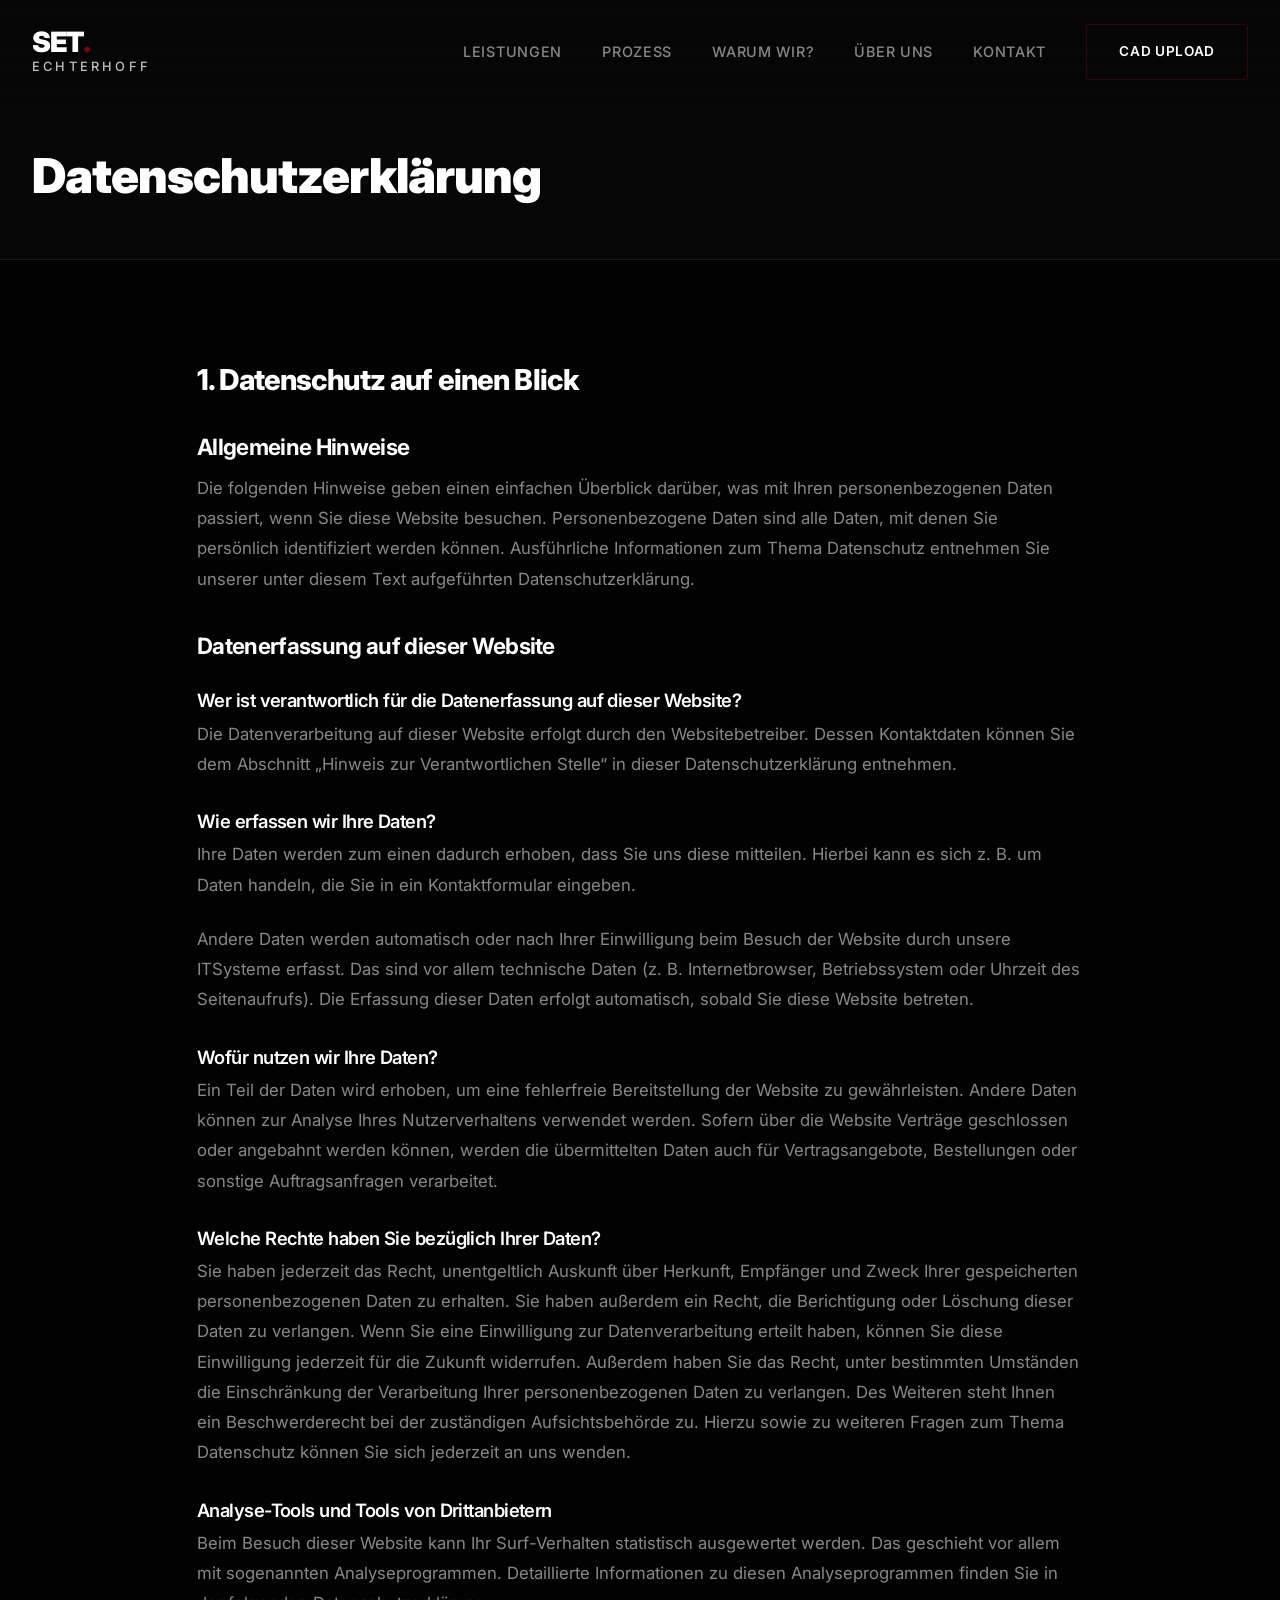
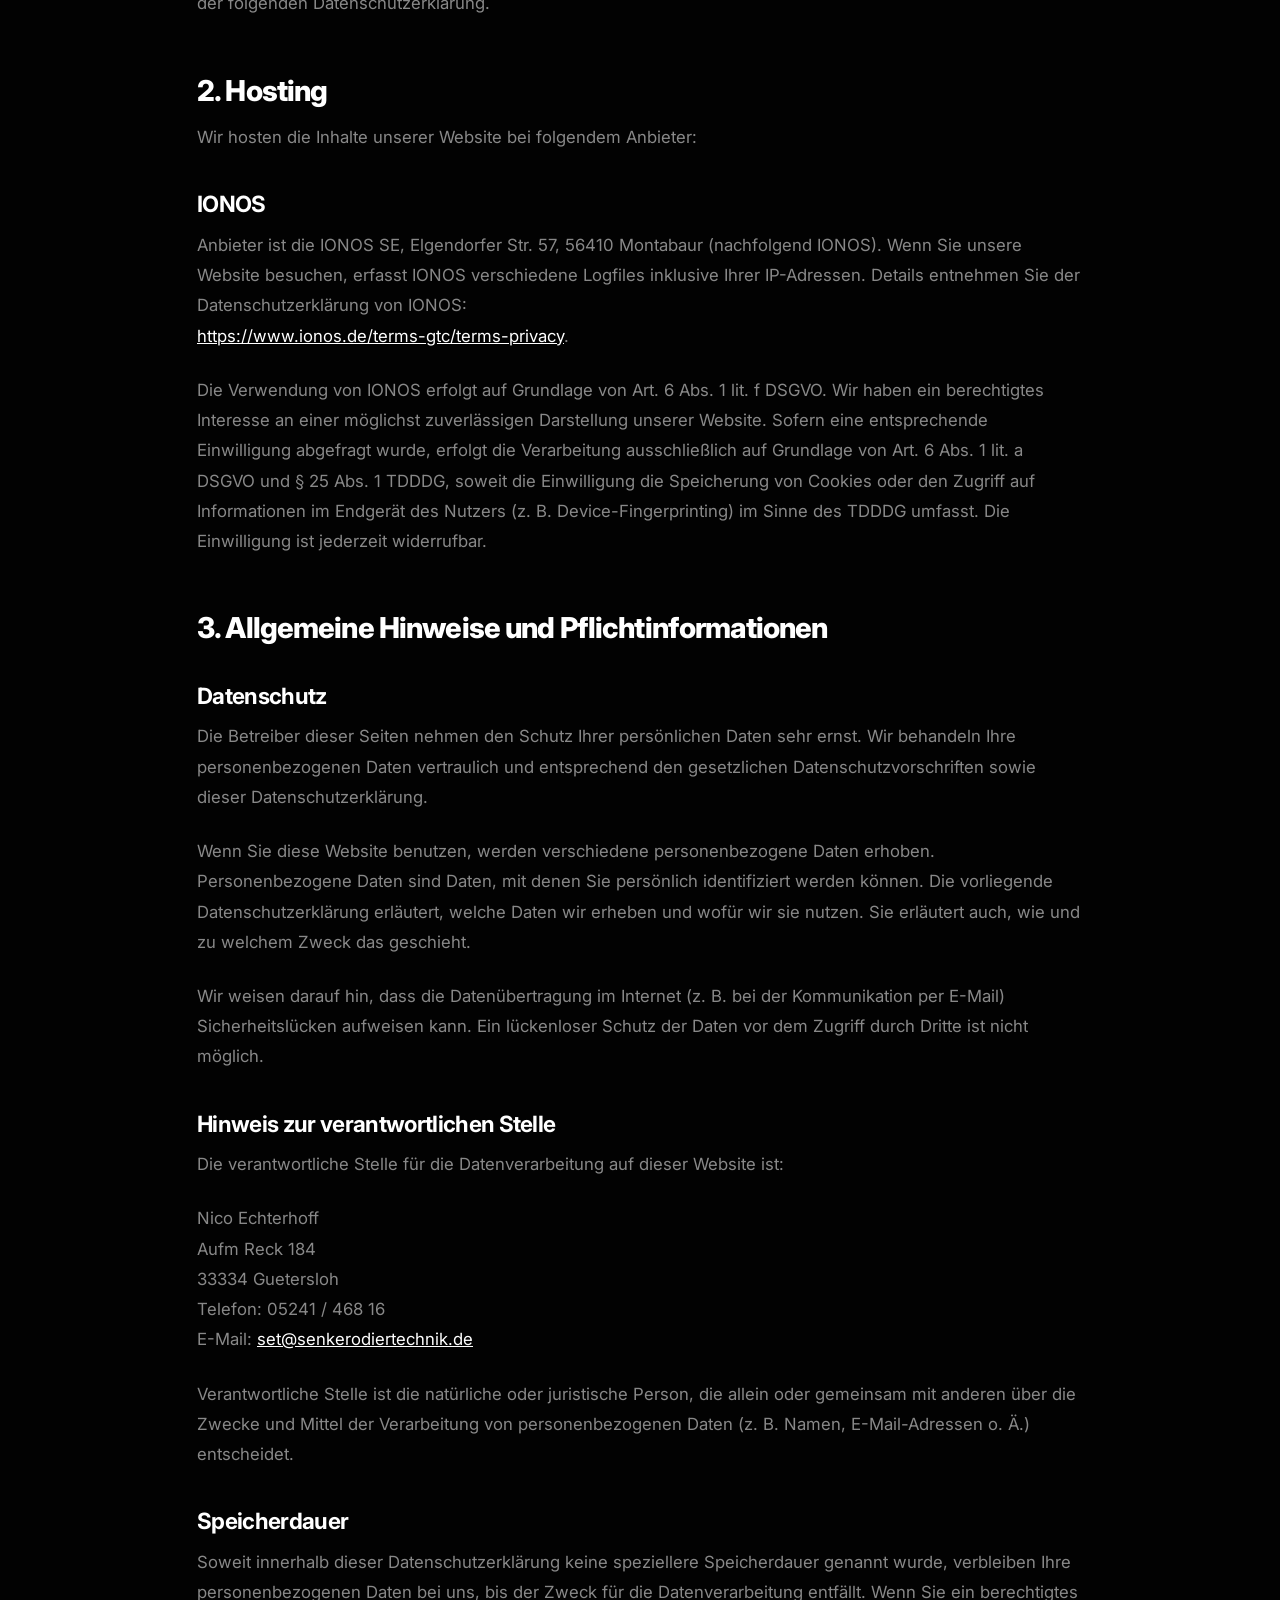
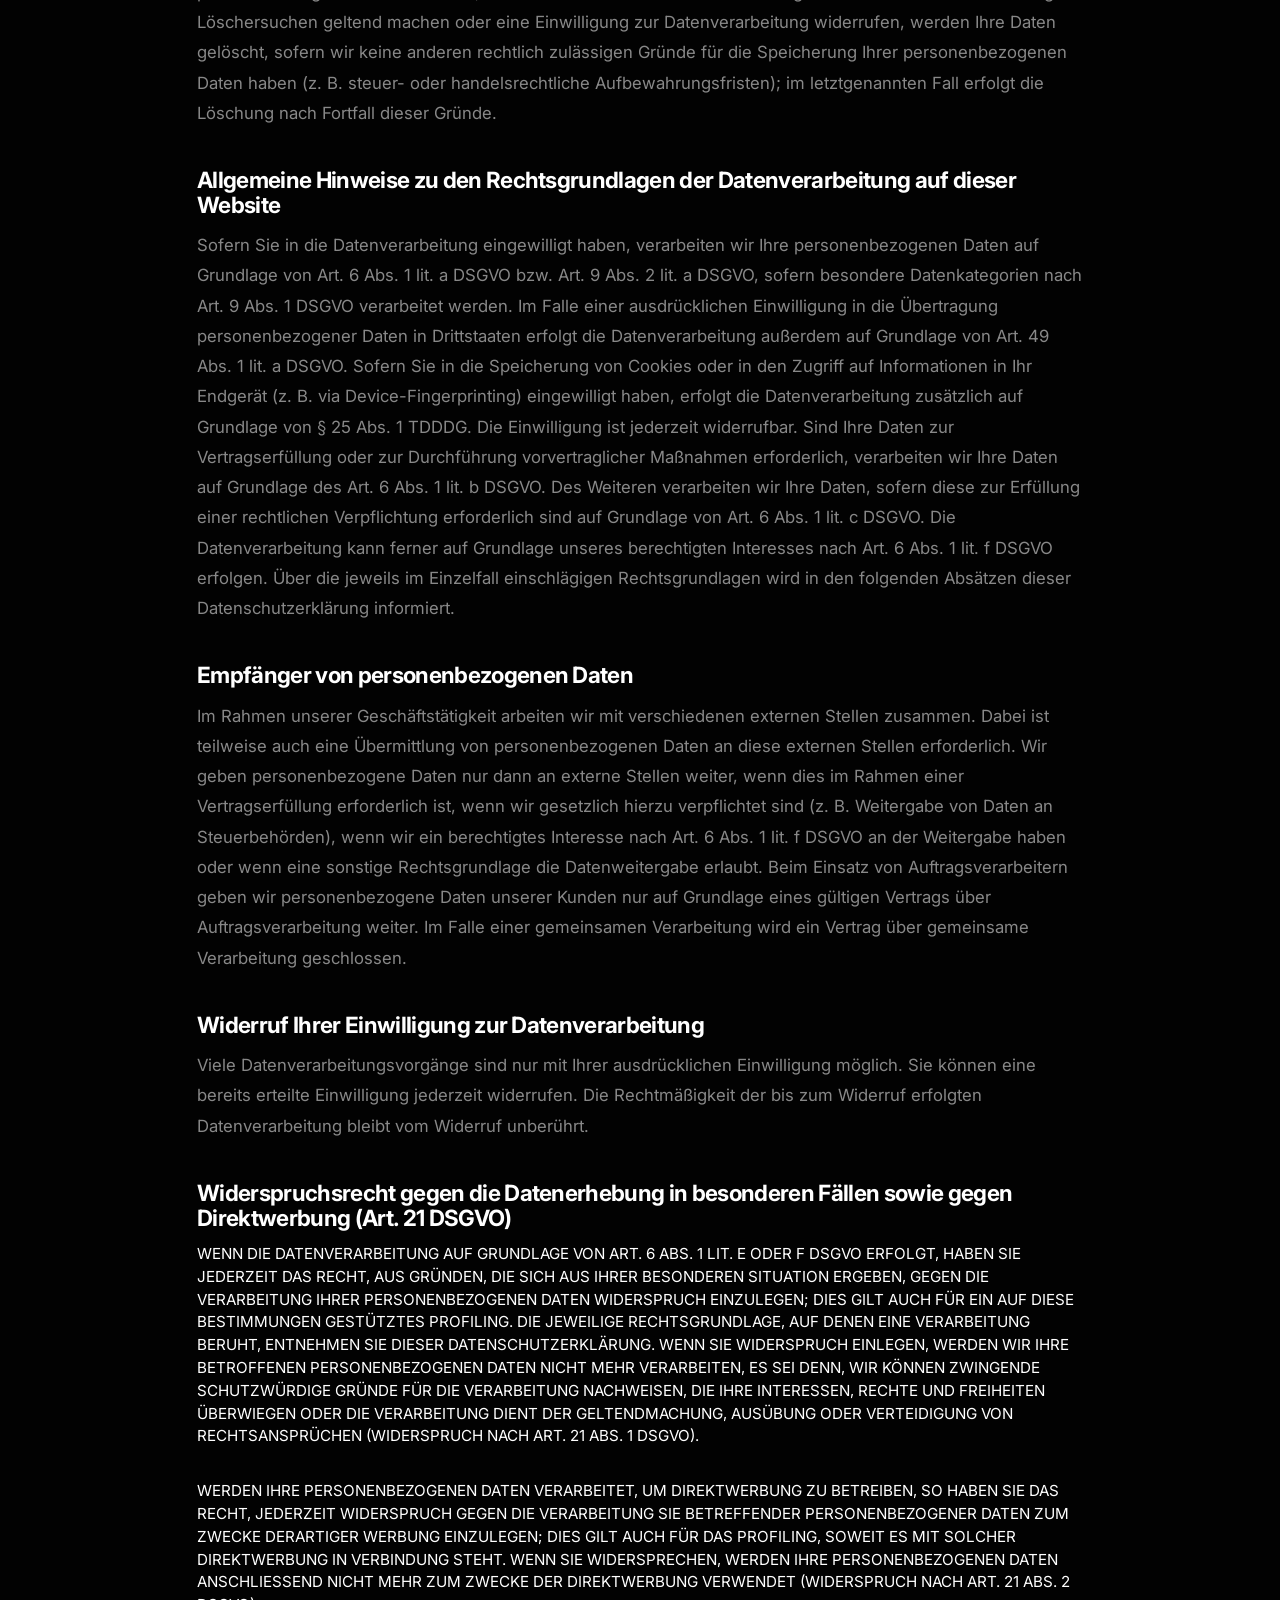
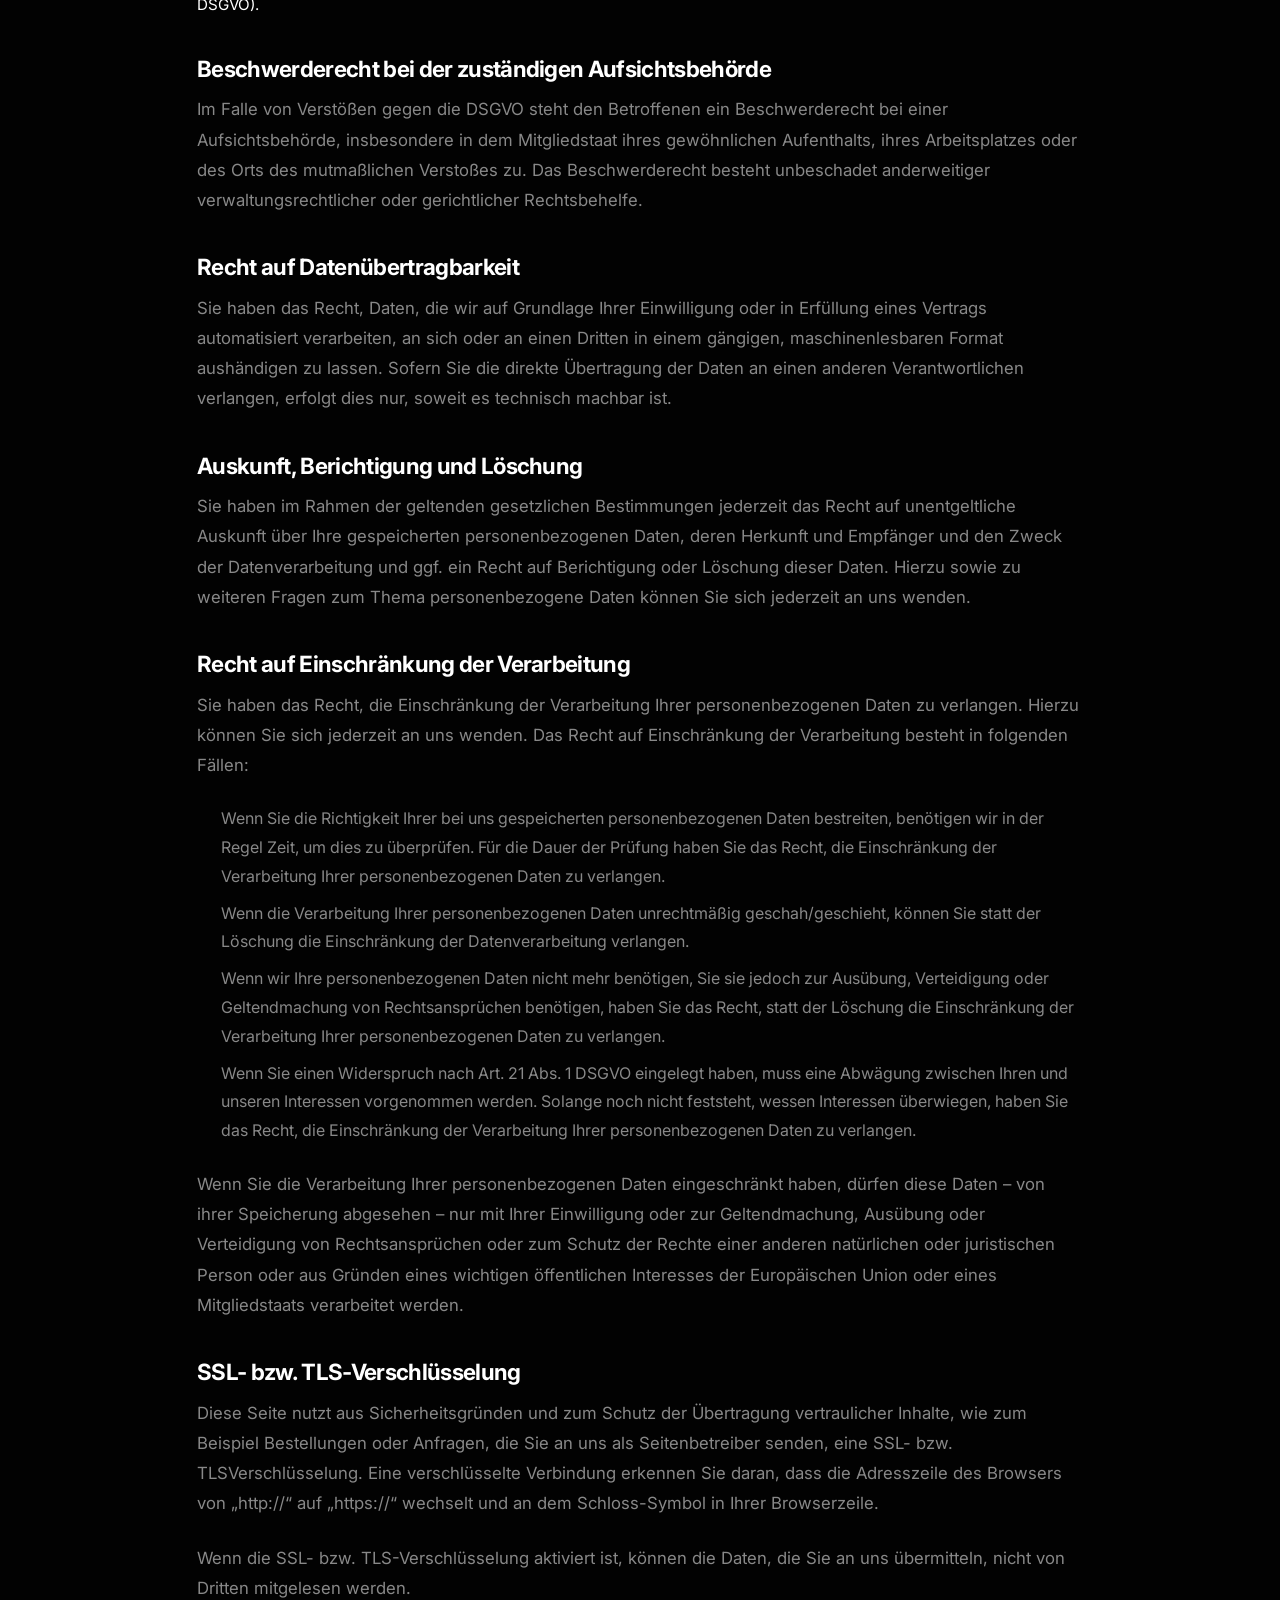
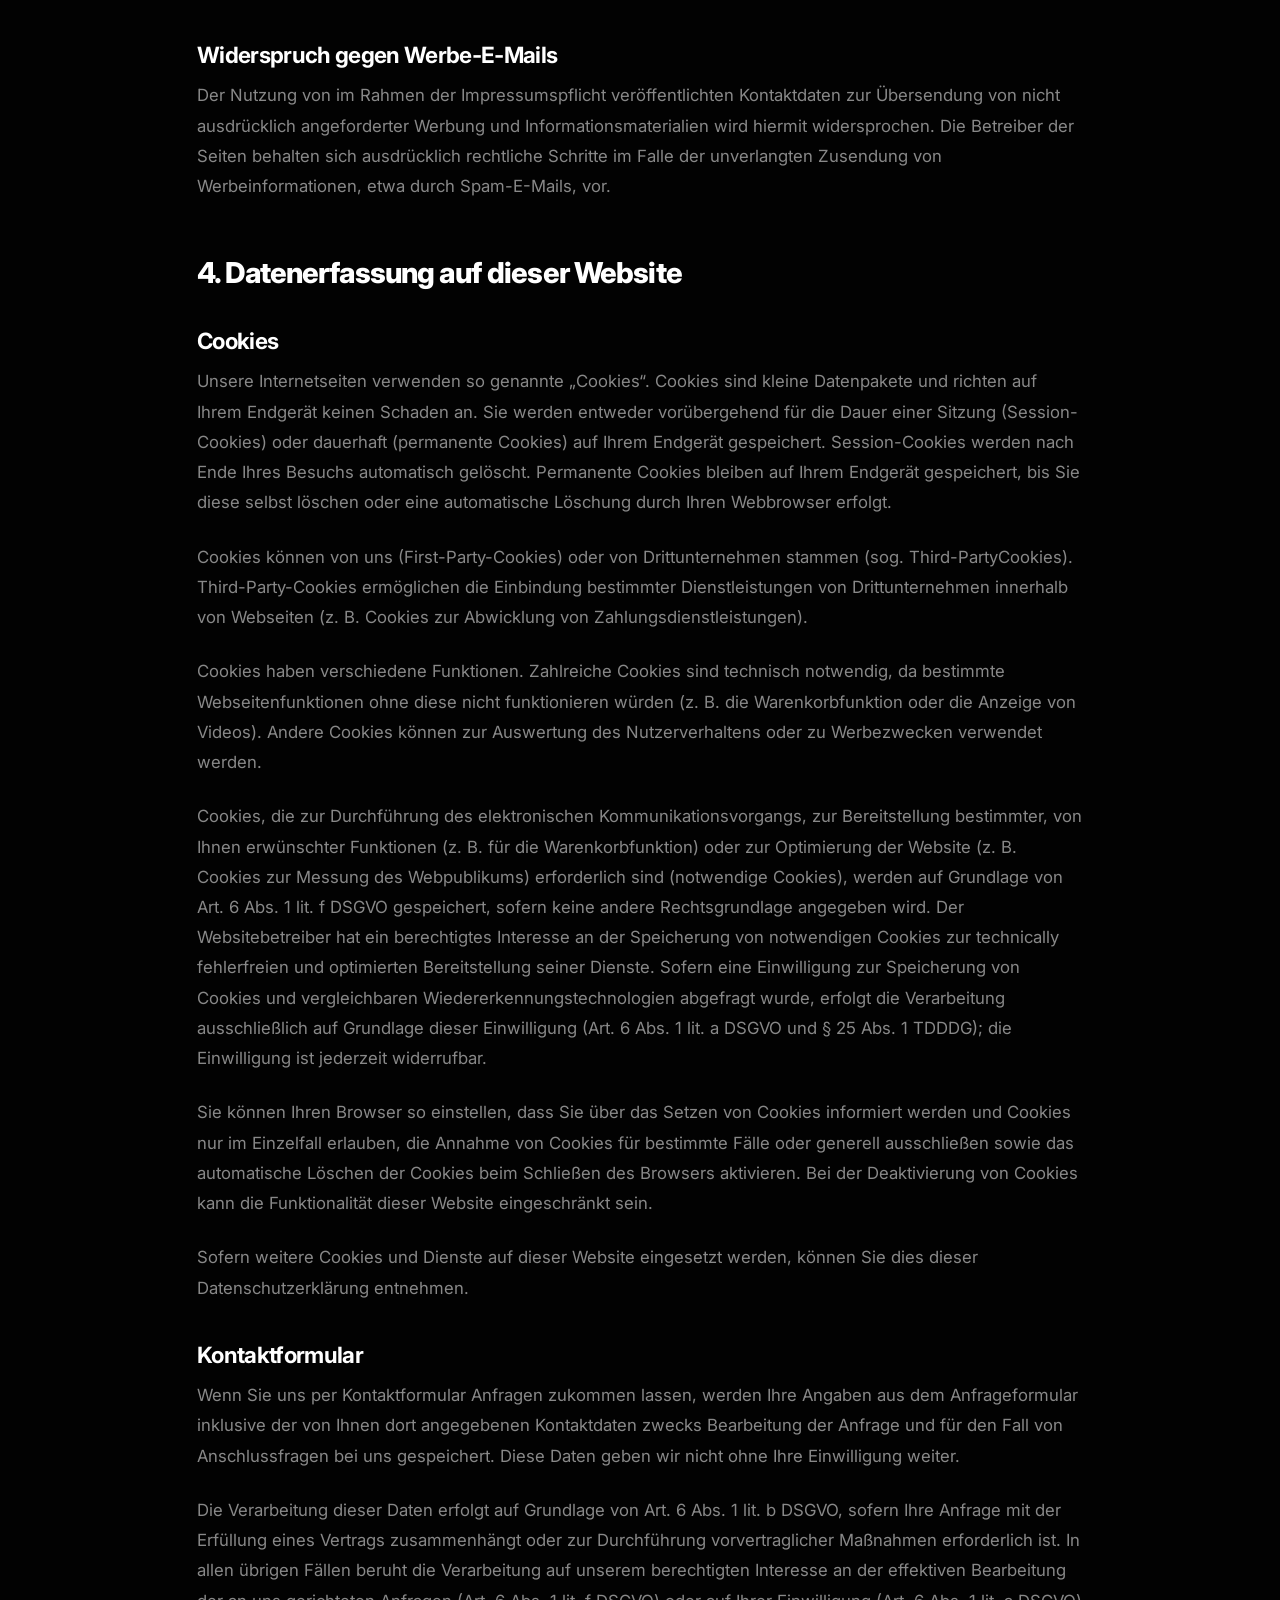
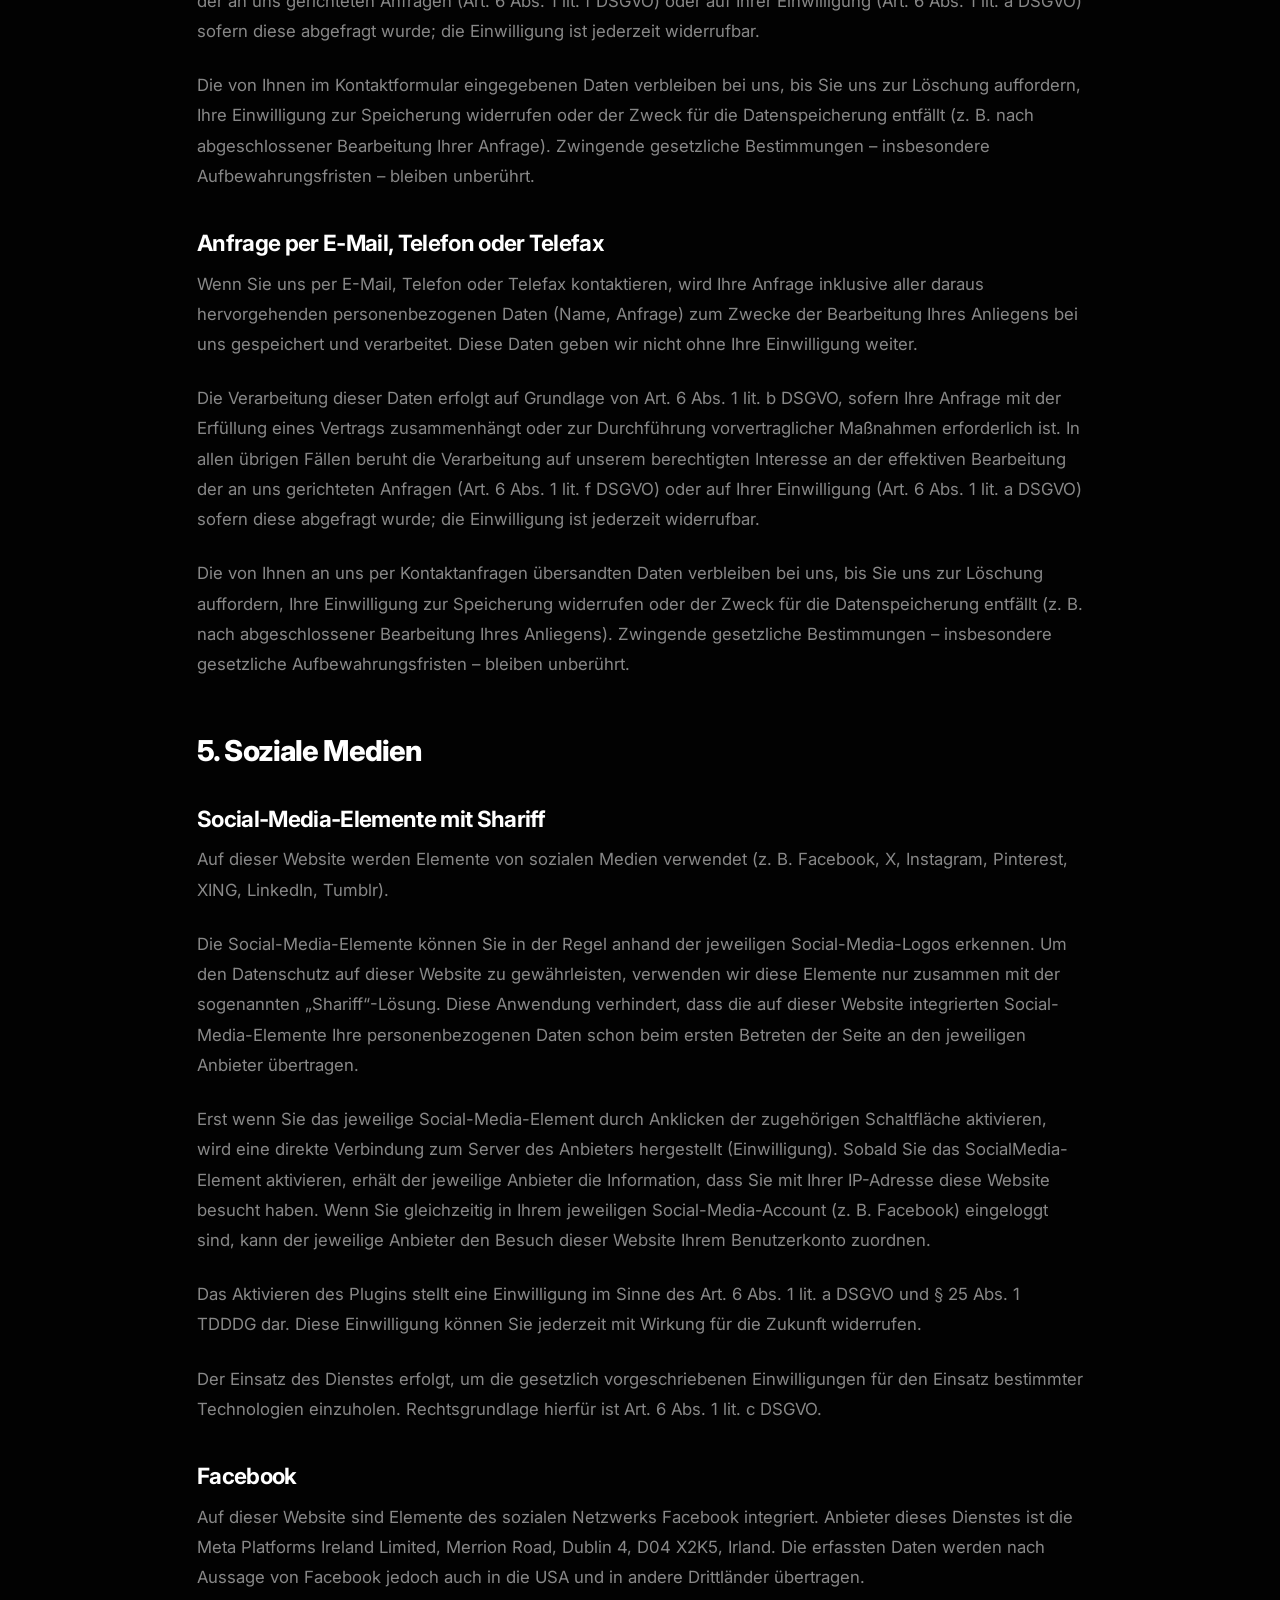
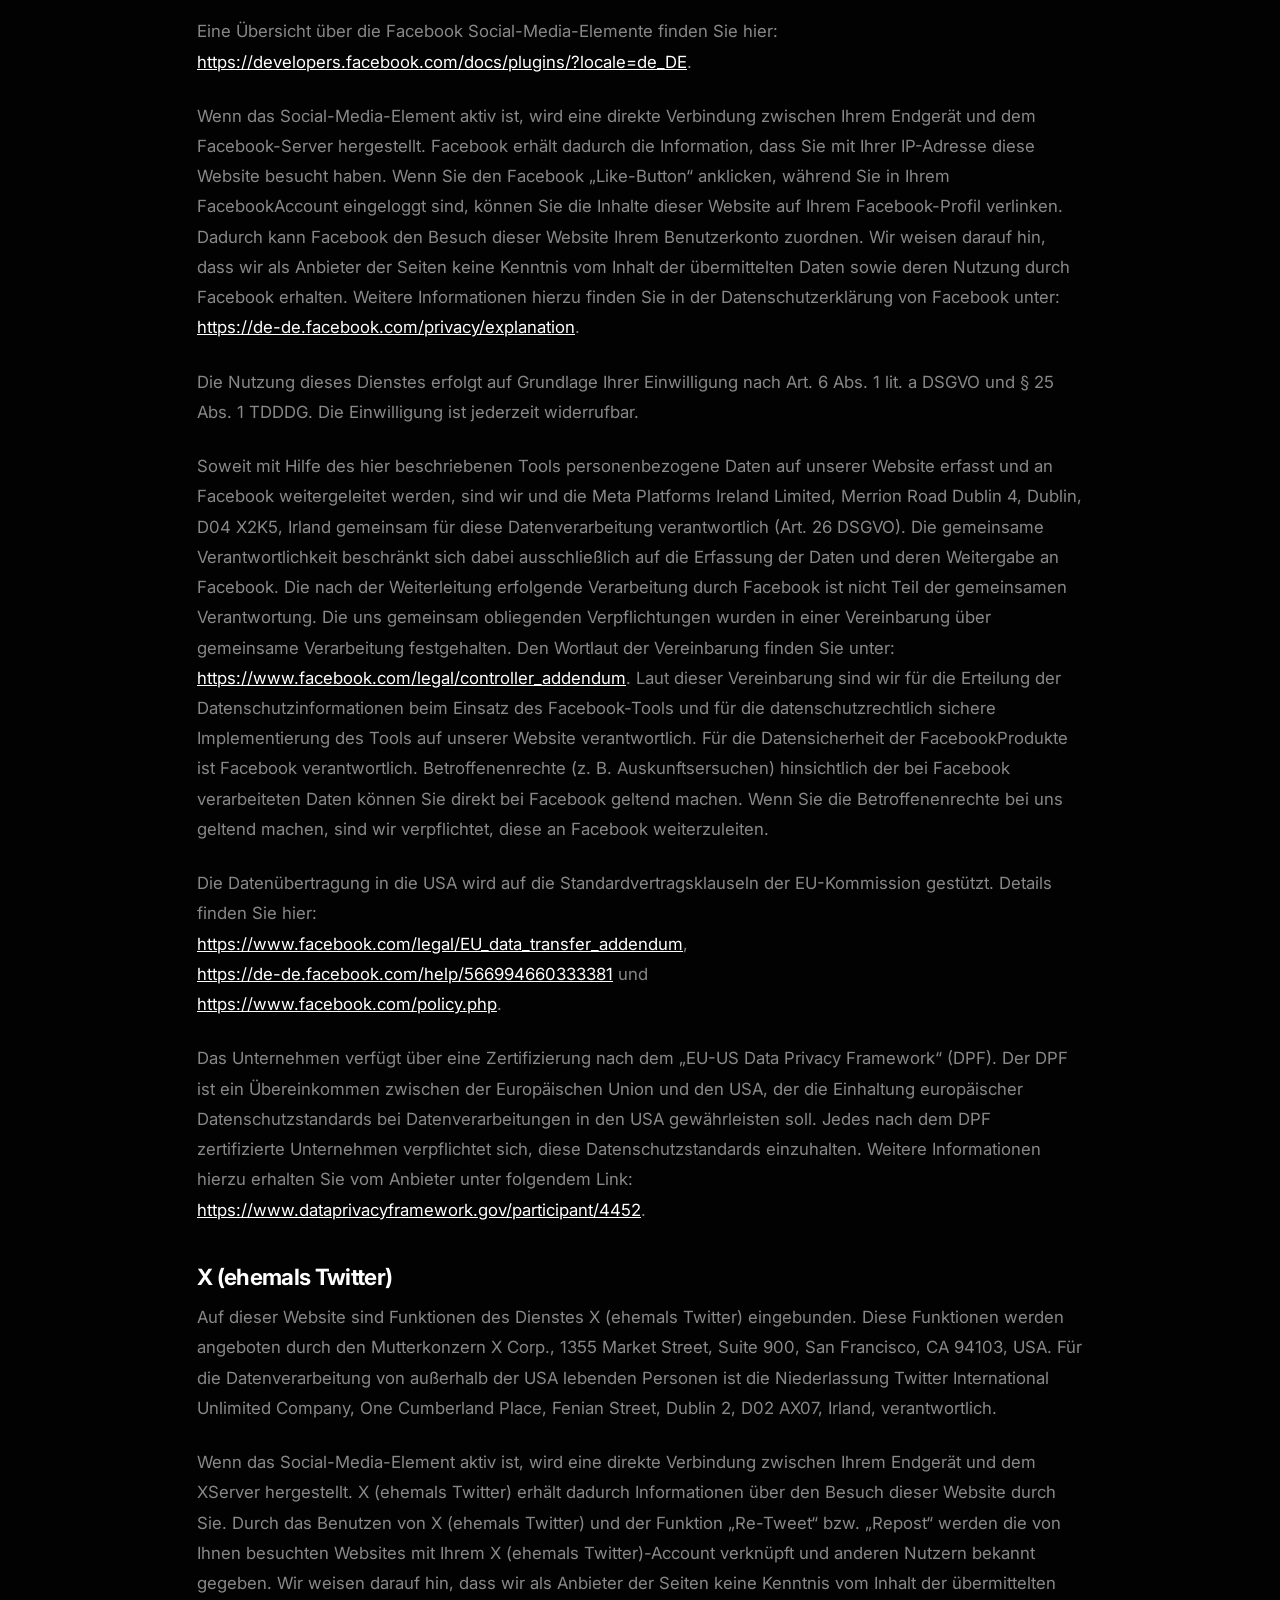
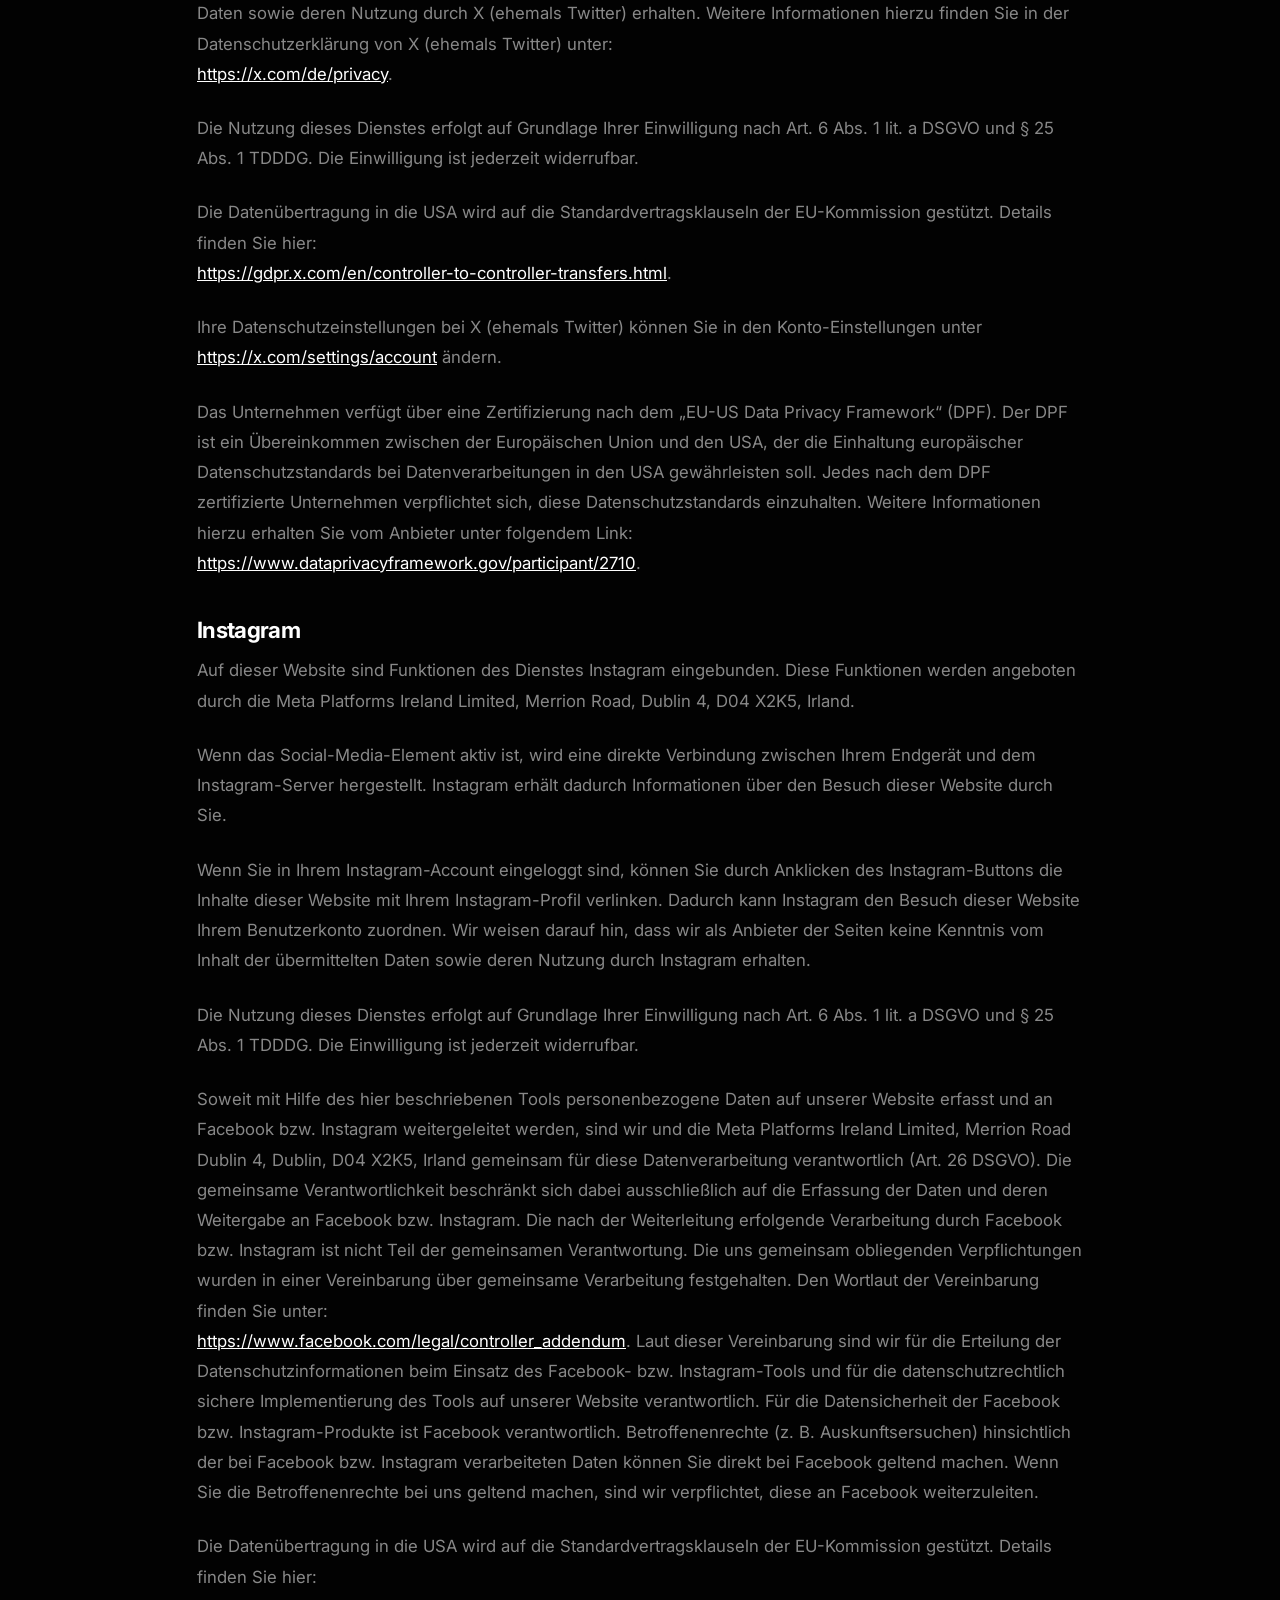
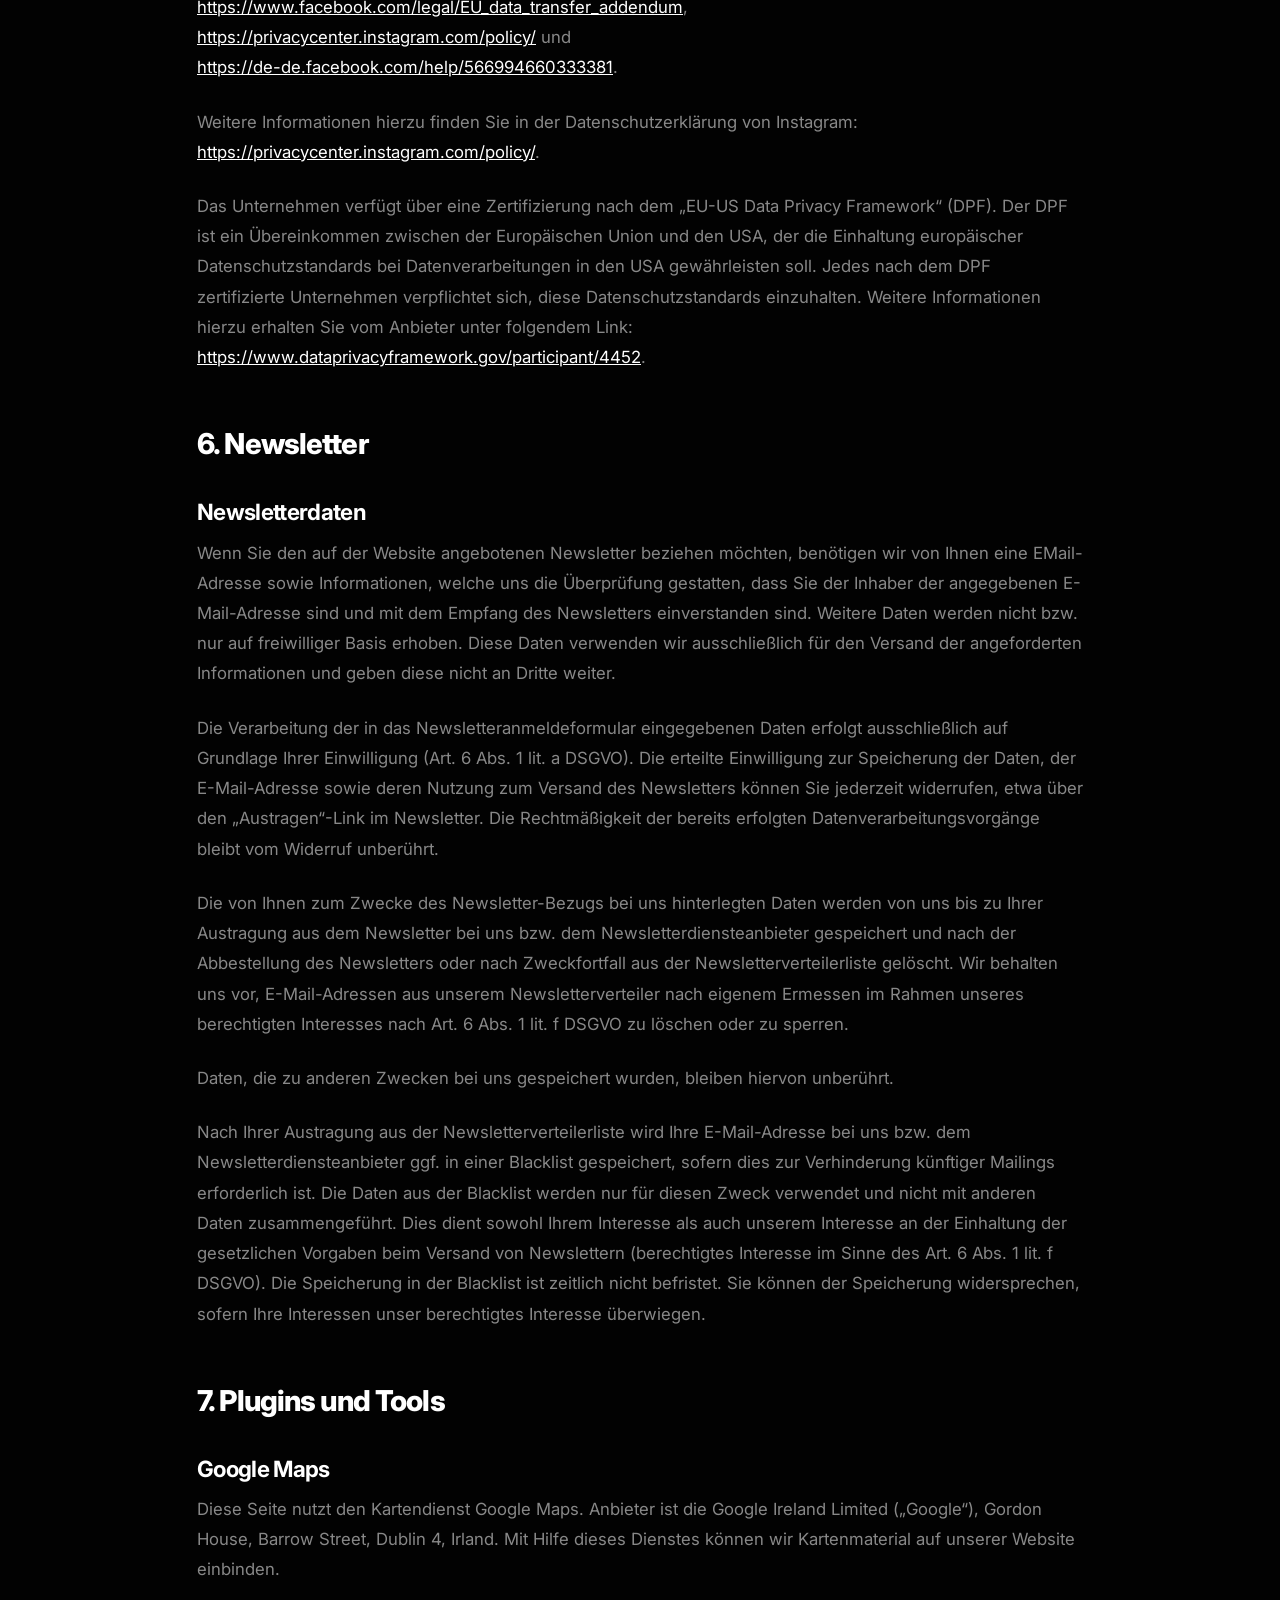
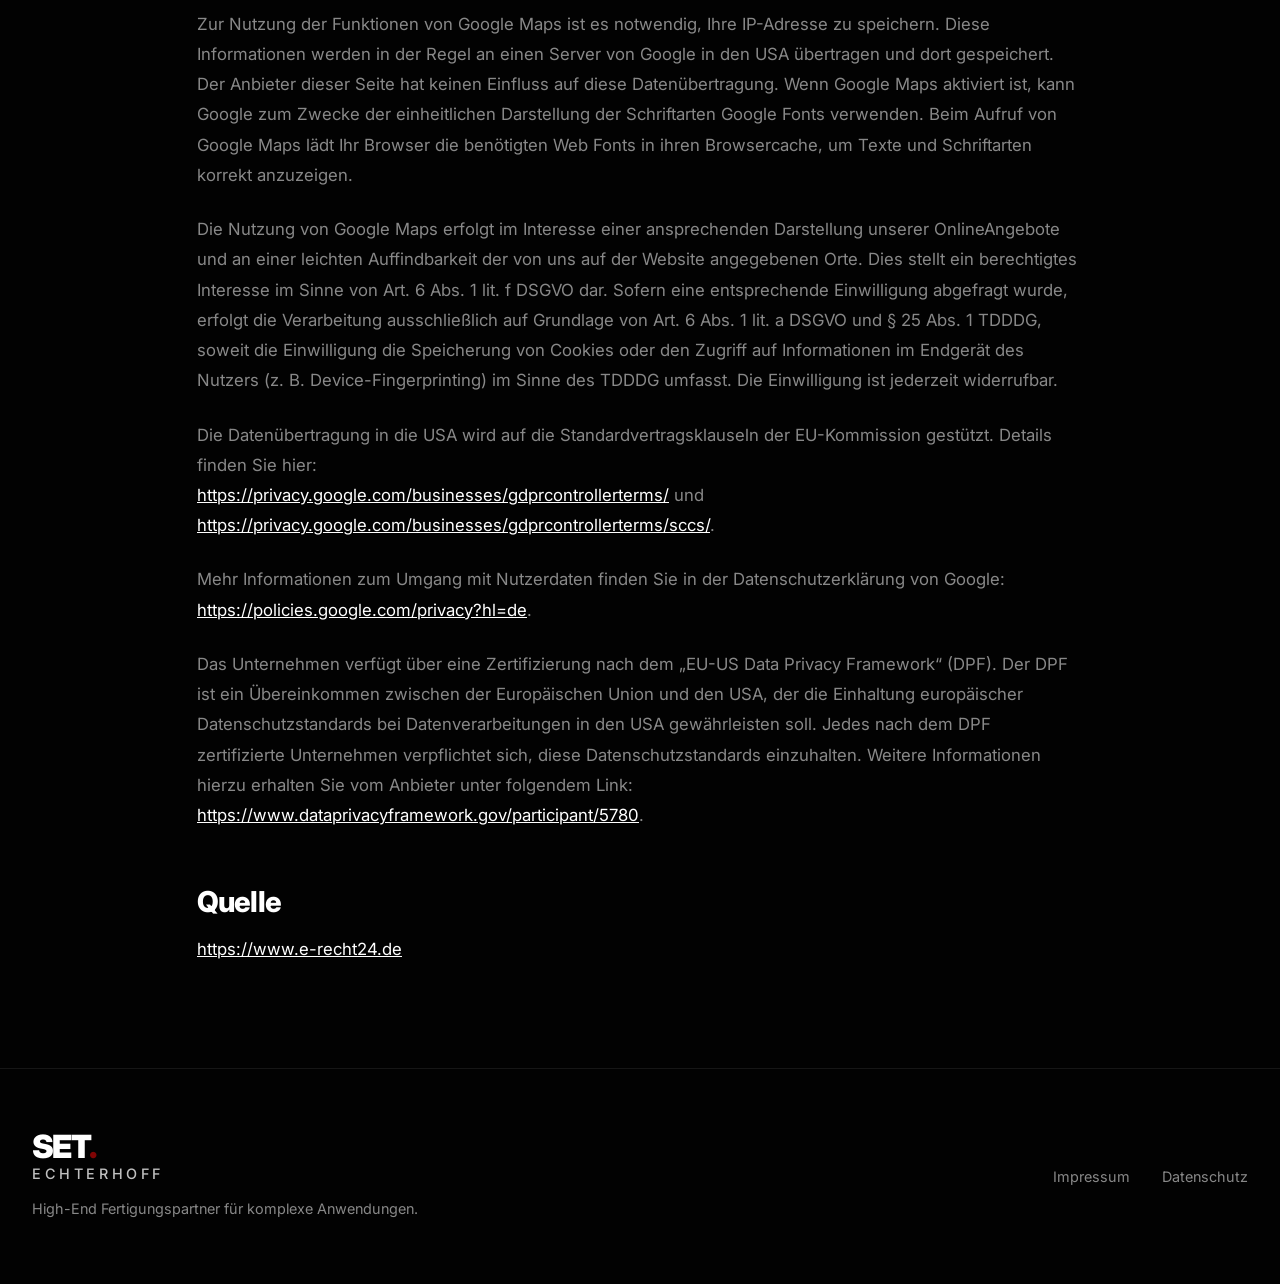
==== commit fbad9c2c: "chore: updated favicon, text consistency, and removed AGB link" ====
--- a/datenschutz.html
+++ b/datenschutz.html
@@ -252,7 +252,6 @@
             <div class="footer-links">
                 <a href="impressum.html">Impressum</a>
                 <a href="datenschutz.html">Datenschutz</a>
-                <a href="#">AGB</a>
             </div>
         </div>
     </footer>
--- a/css/styles.css
+++ b/css/styles.css
@@ -1310,6 +1310,24 @@
 .delay-2 { transition-delay: 0.2s; }
 .delay-3 { transition-delay: 0.3s; }
 
+.machine-card-bottom {
+  display: flex;
+  flex-direction: column;
+}
+
+.btn-download {
+  display: flex;
+  align-items: center;
+  justify-content: center;
+  gap: 0.5rem;
+  width: 100%;
+}
+
+.btn-download:hover {
+  background-color: #a30707; /* brighter red */
+  box-shadow: 0 0 15px rgba(127, 4, 4, 0.4);
+}
+
 /* ===== RESPONSIVE ===== */
 @media (max-width: 1024px) {
   .hero-grid, .contact-grid { grid-template-columns: 1fr; gap: 4rem; }
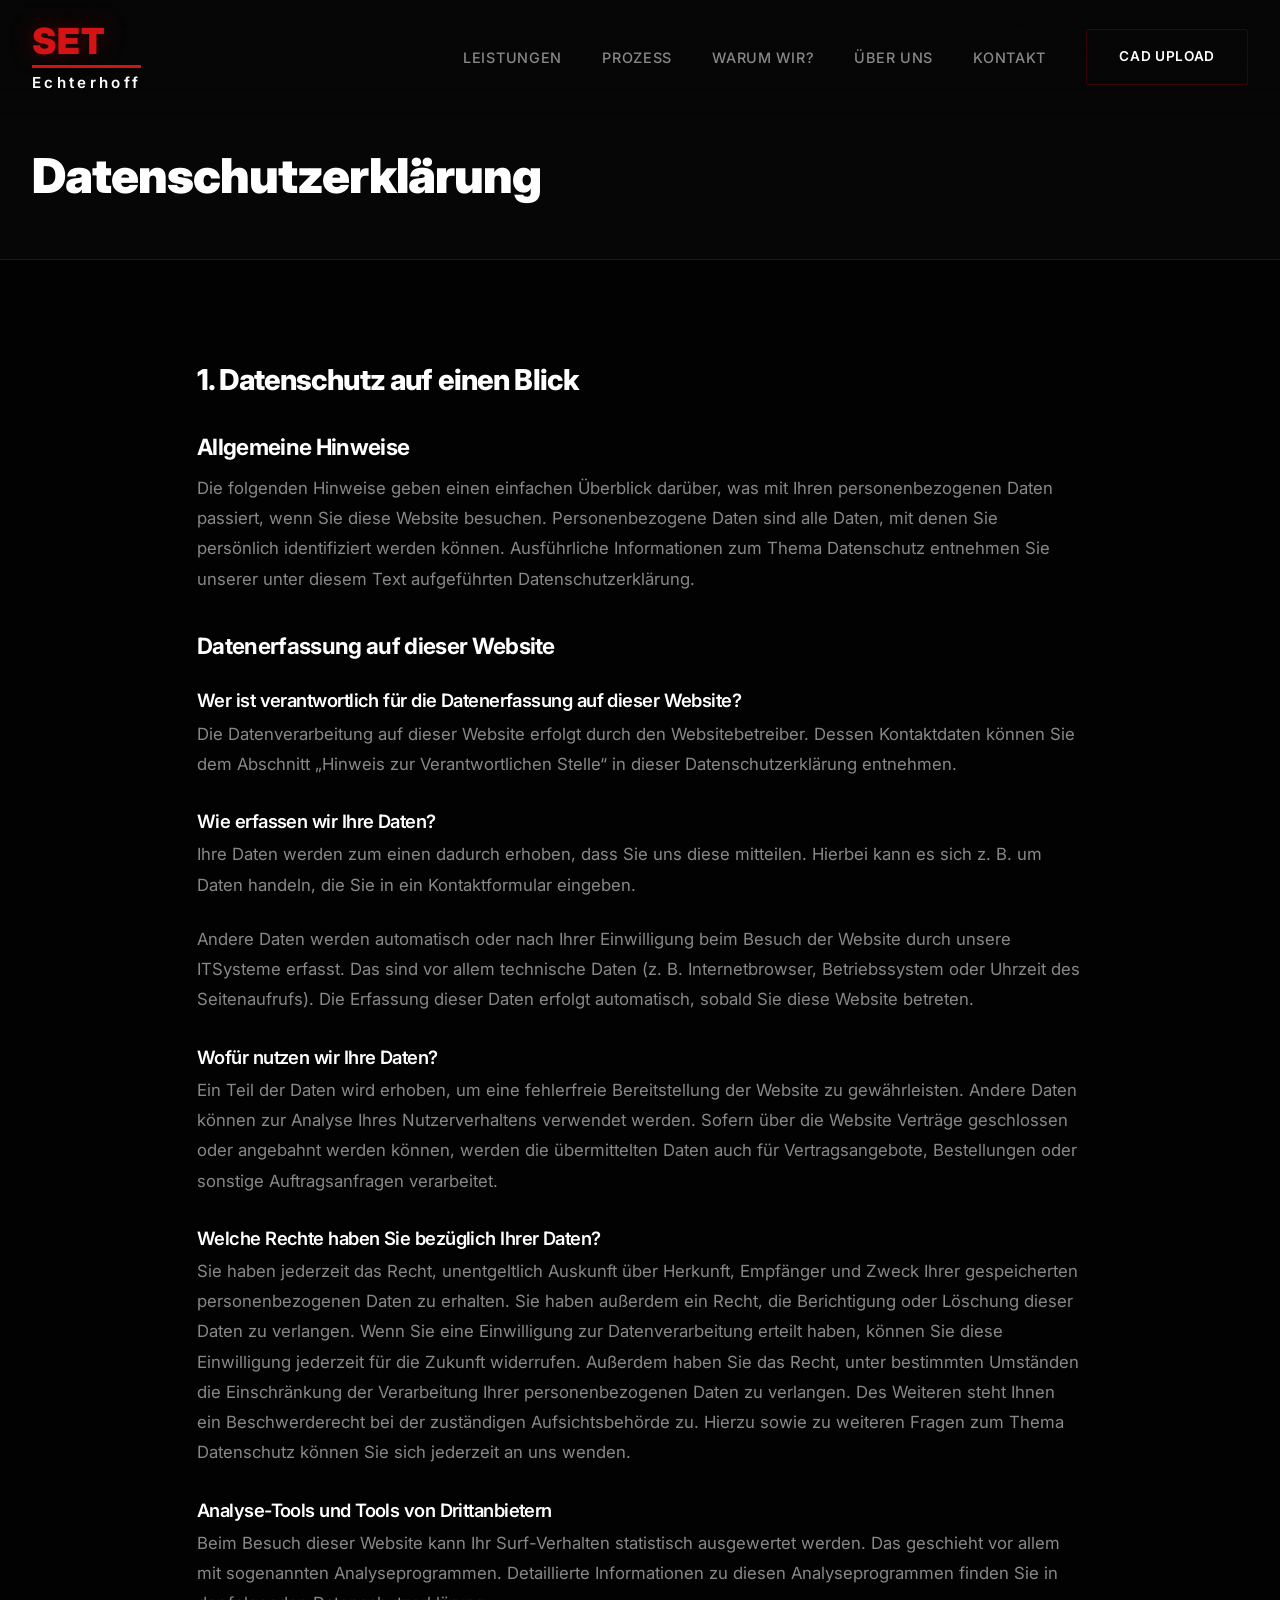
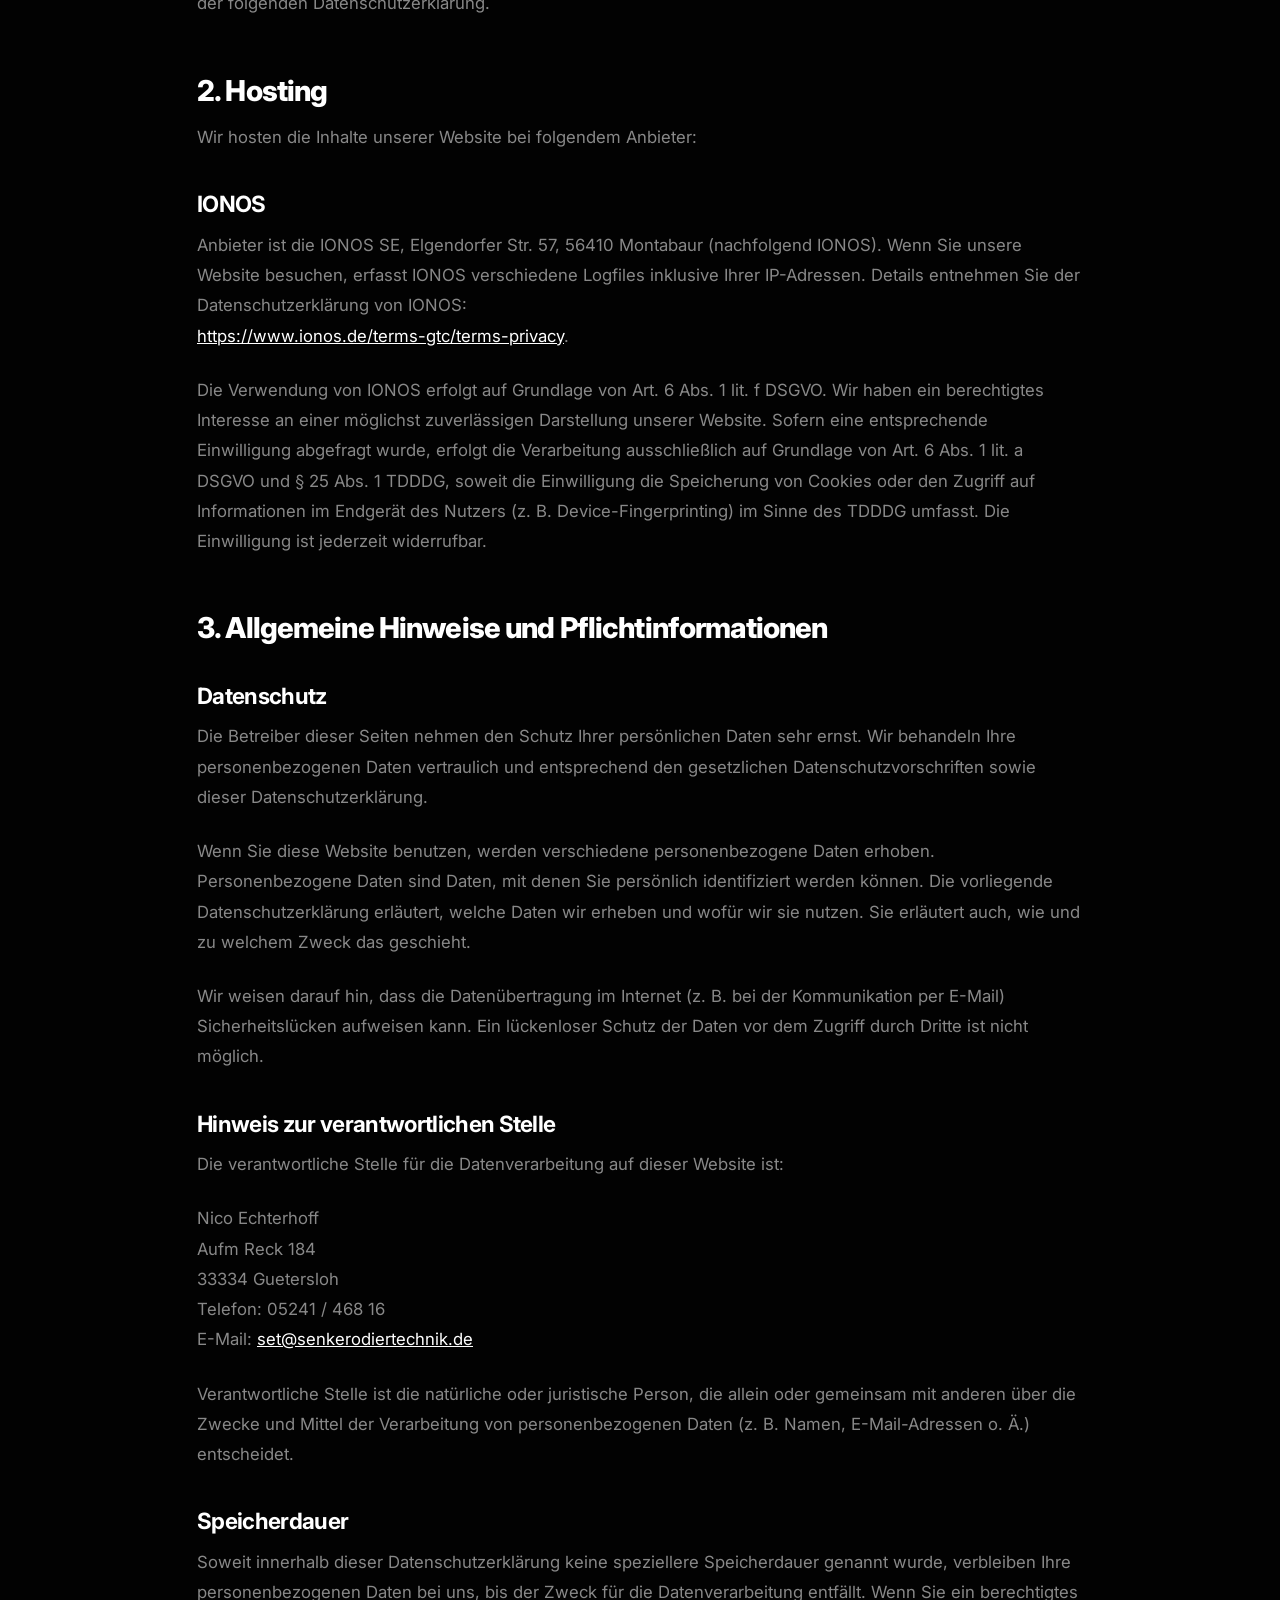
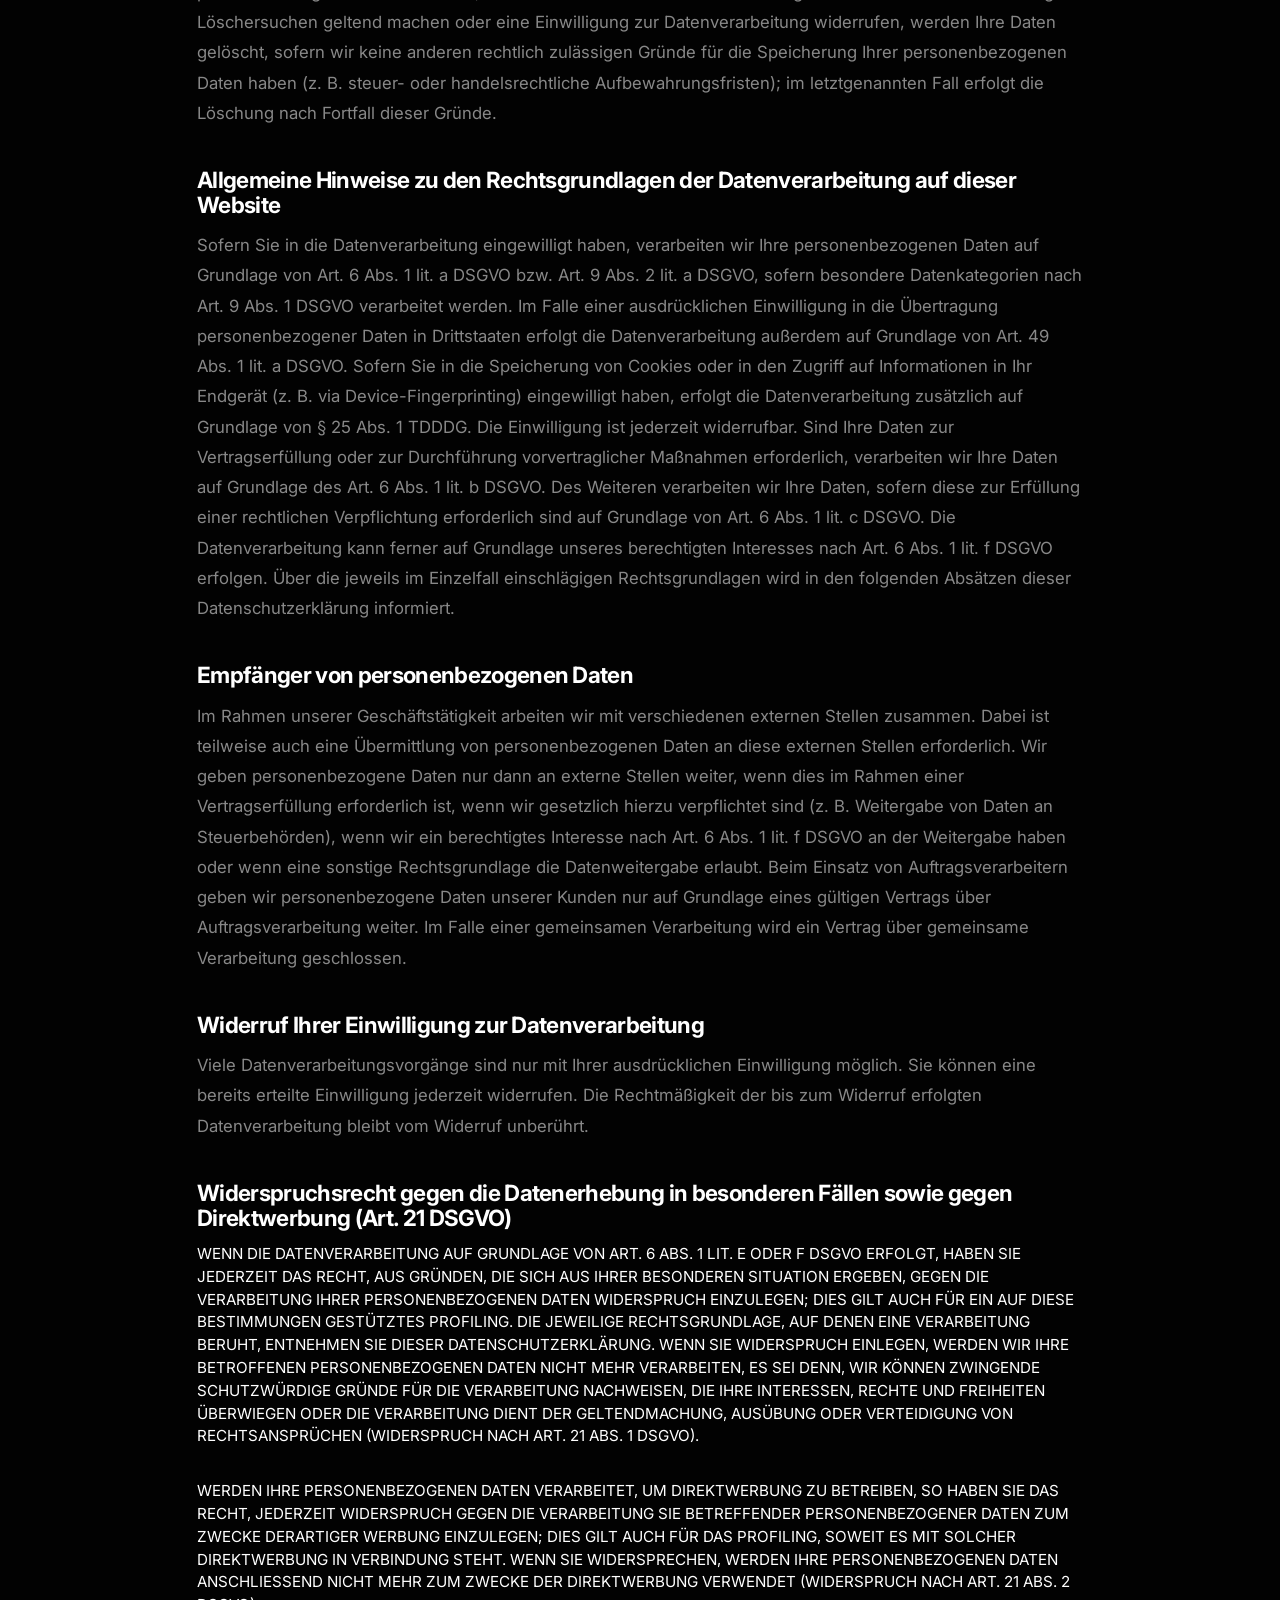
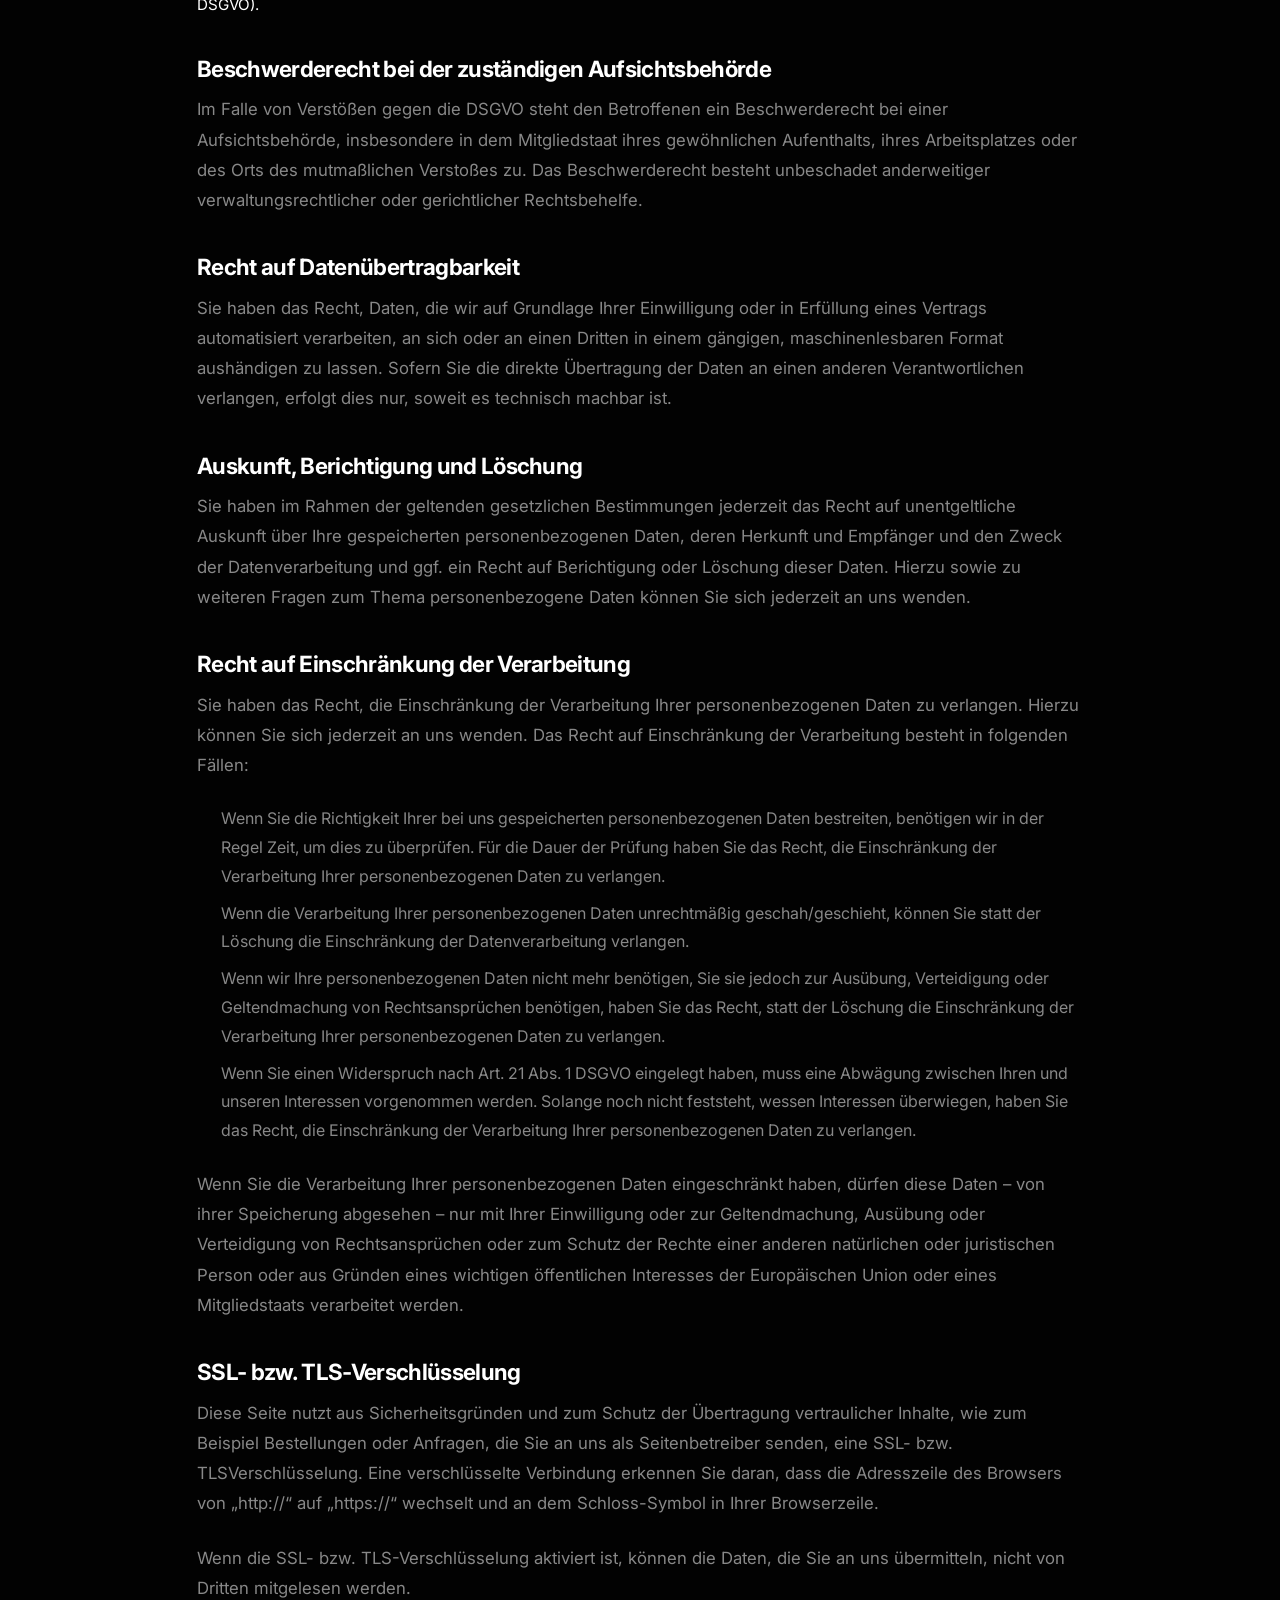
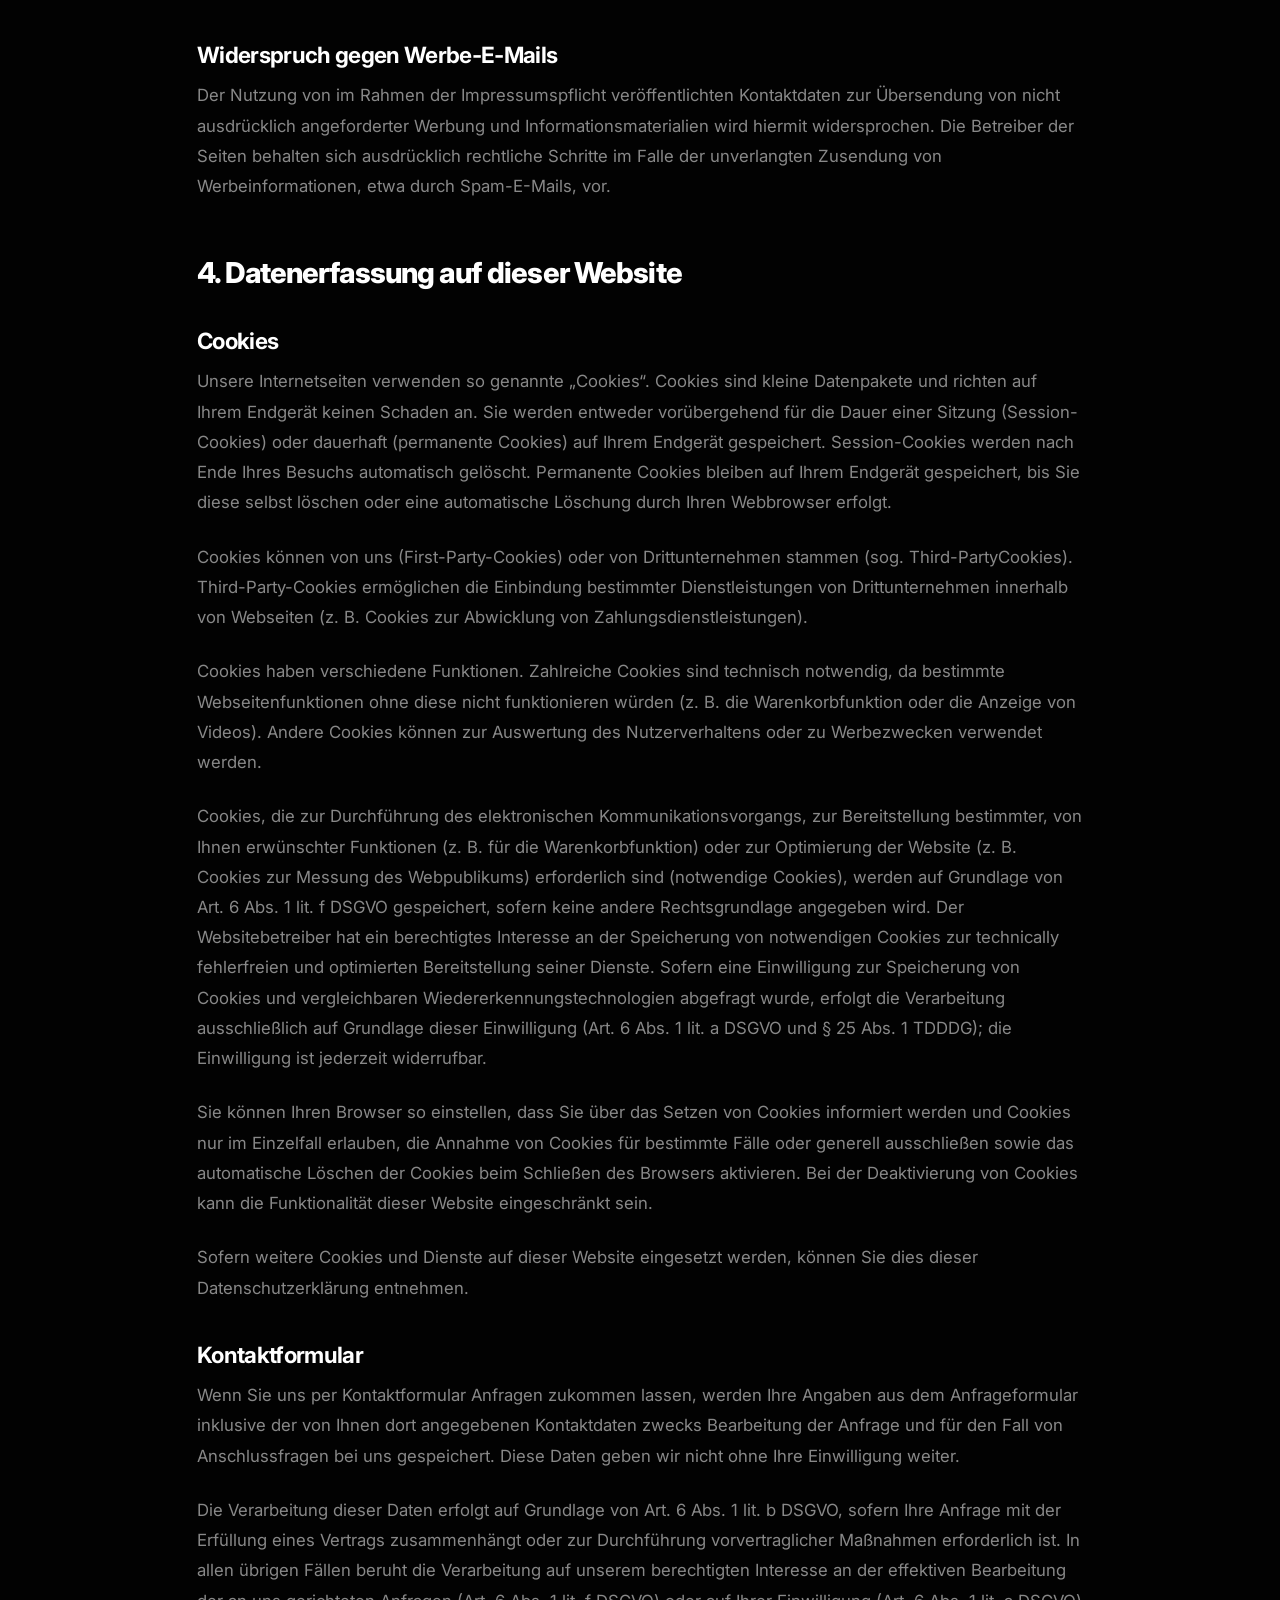
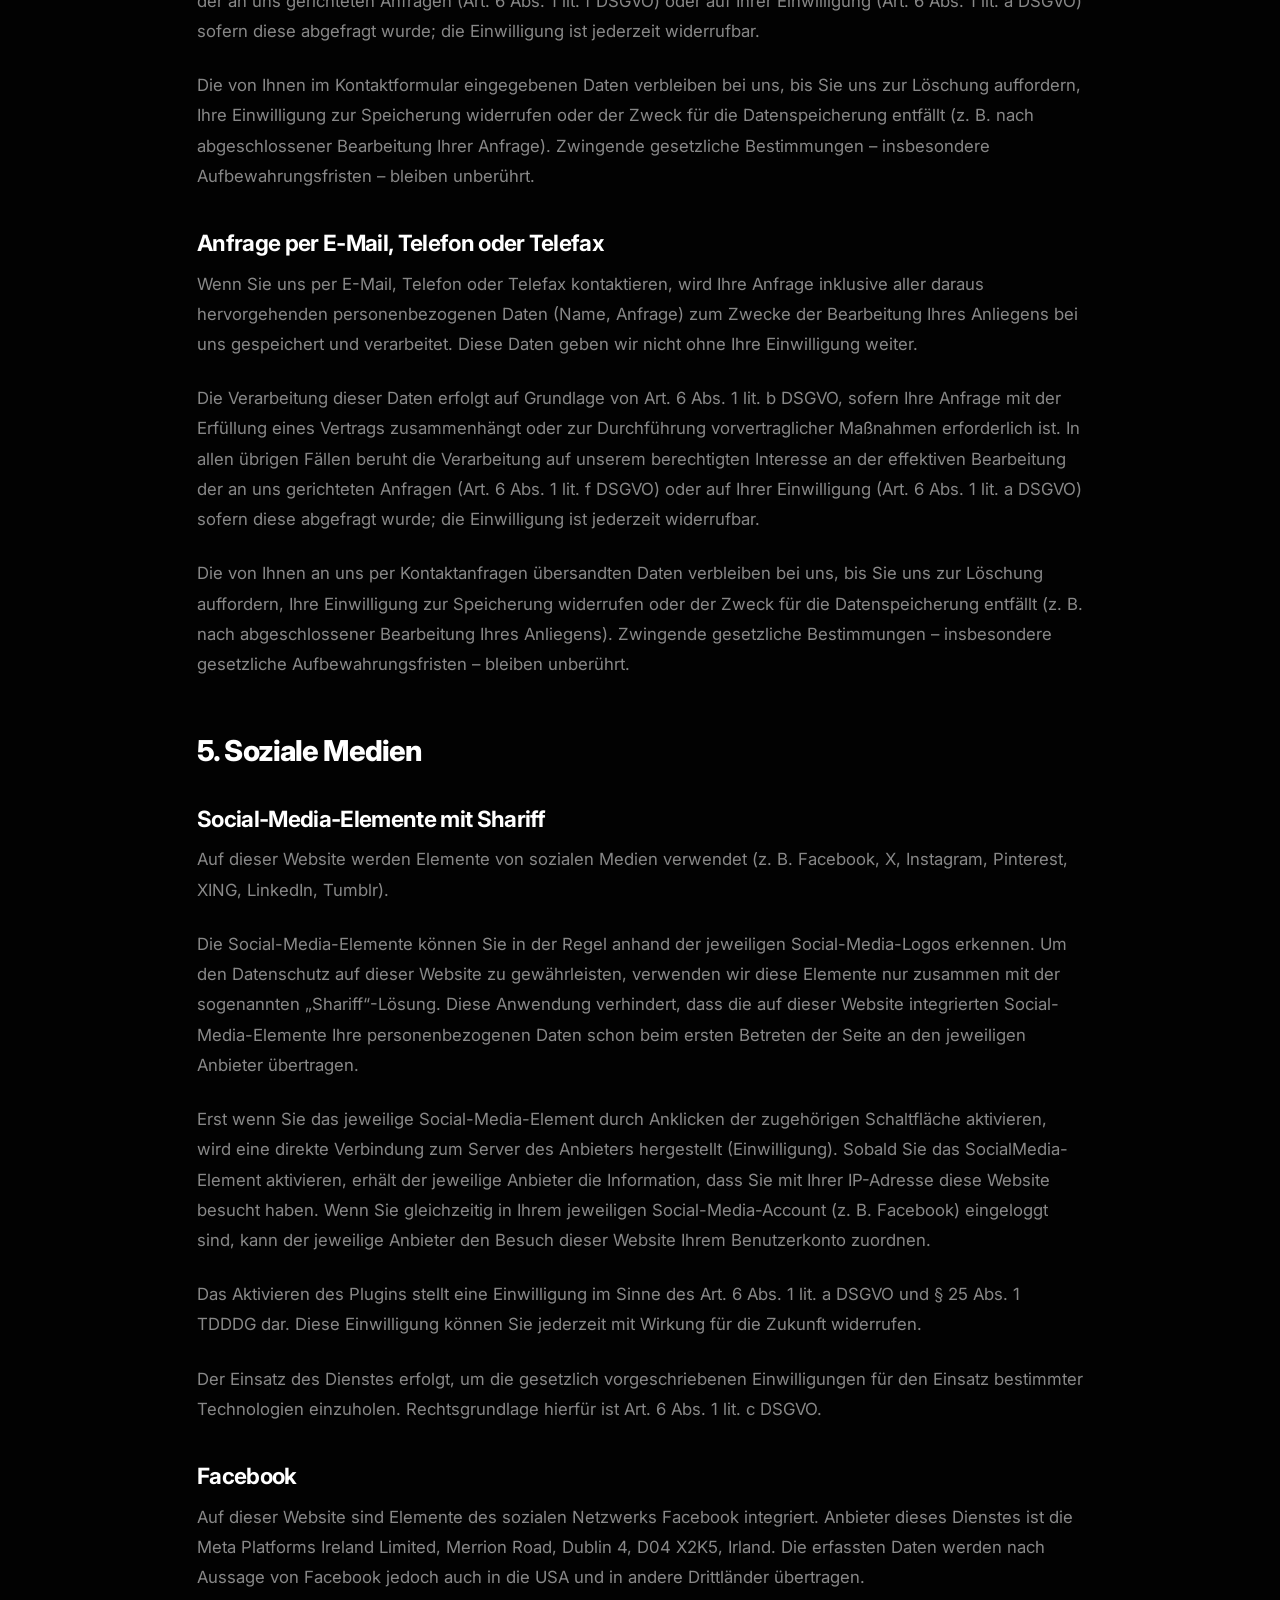
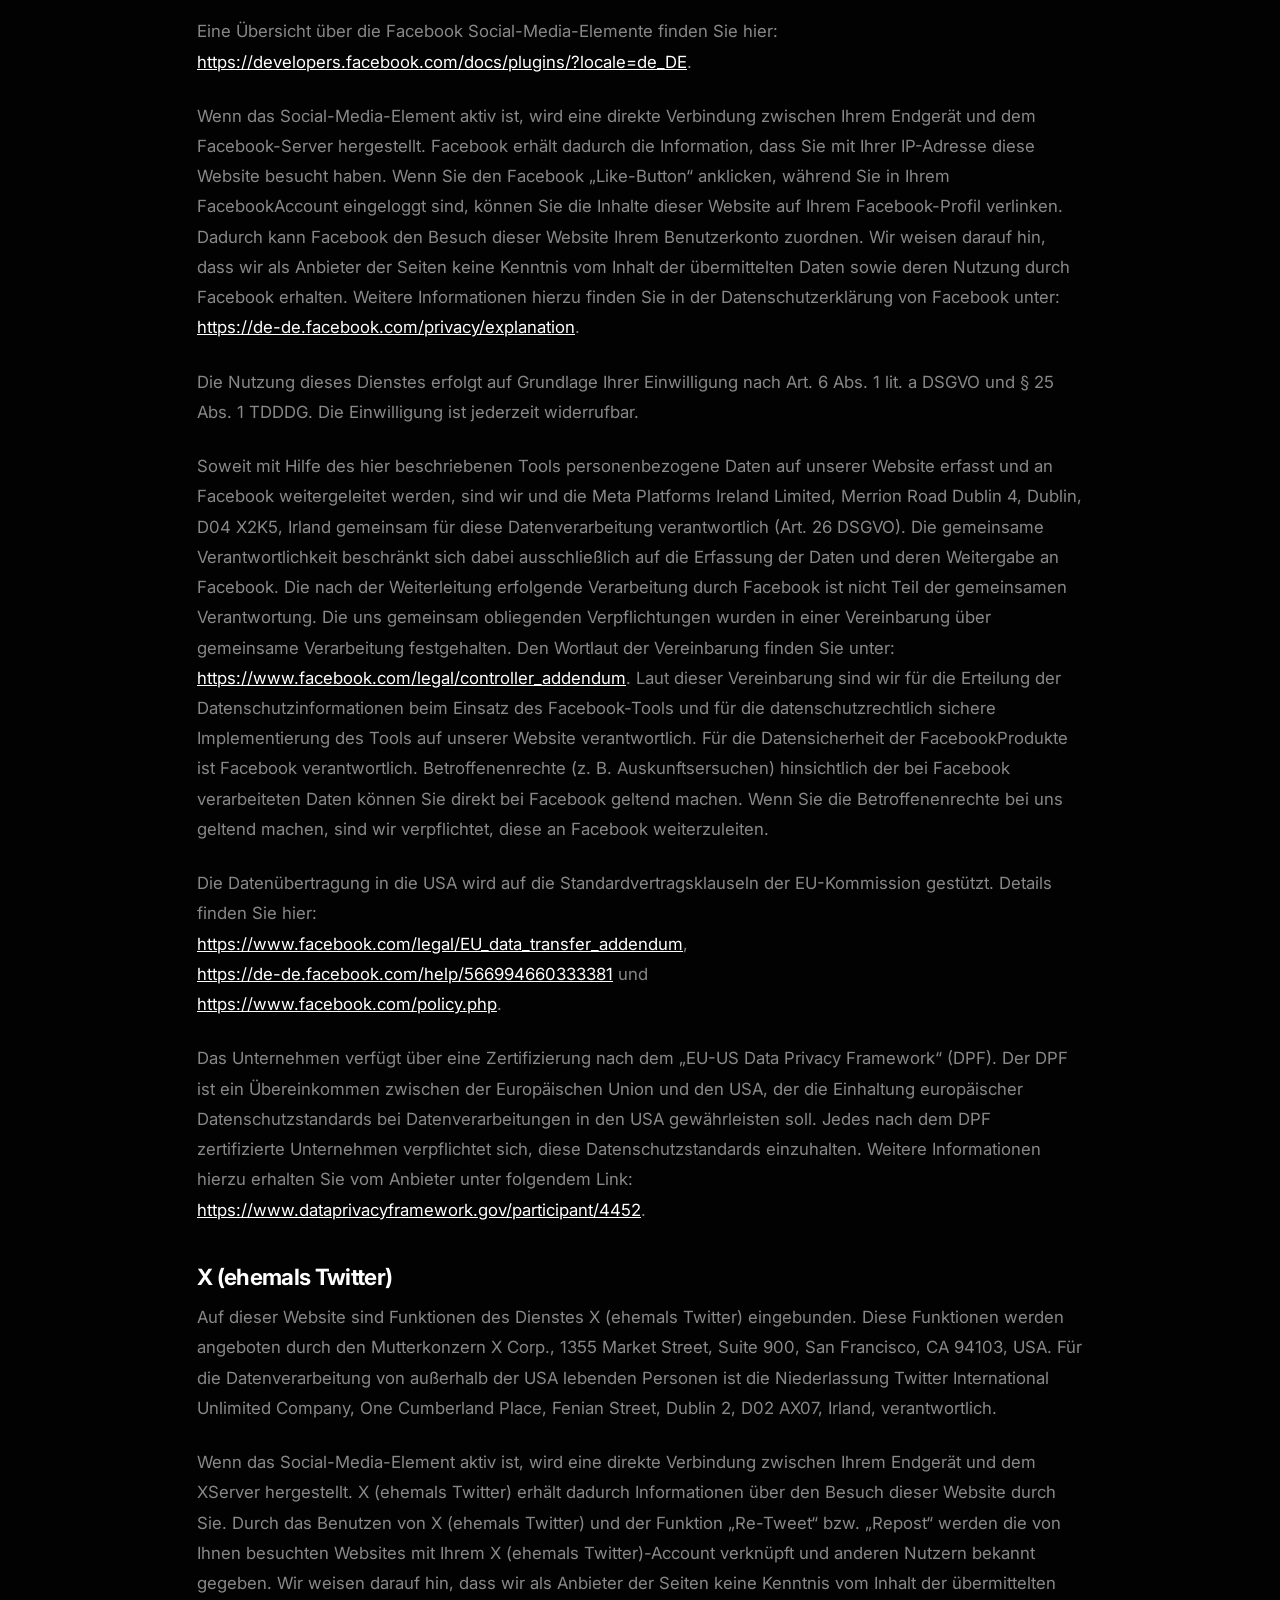
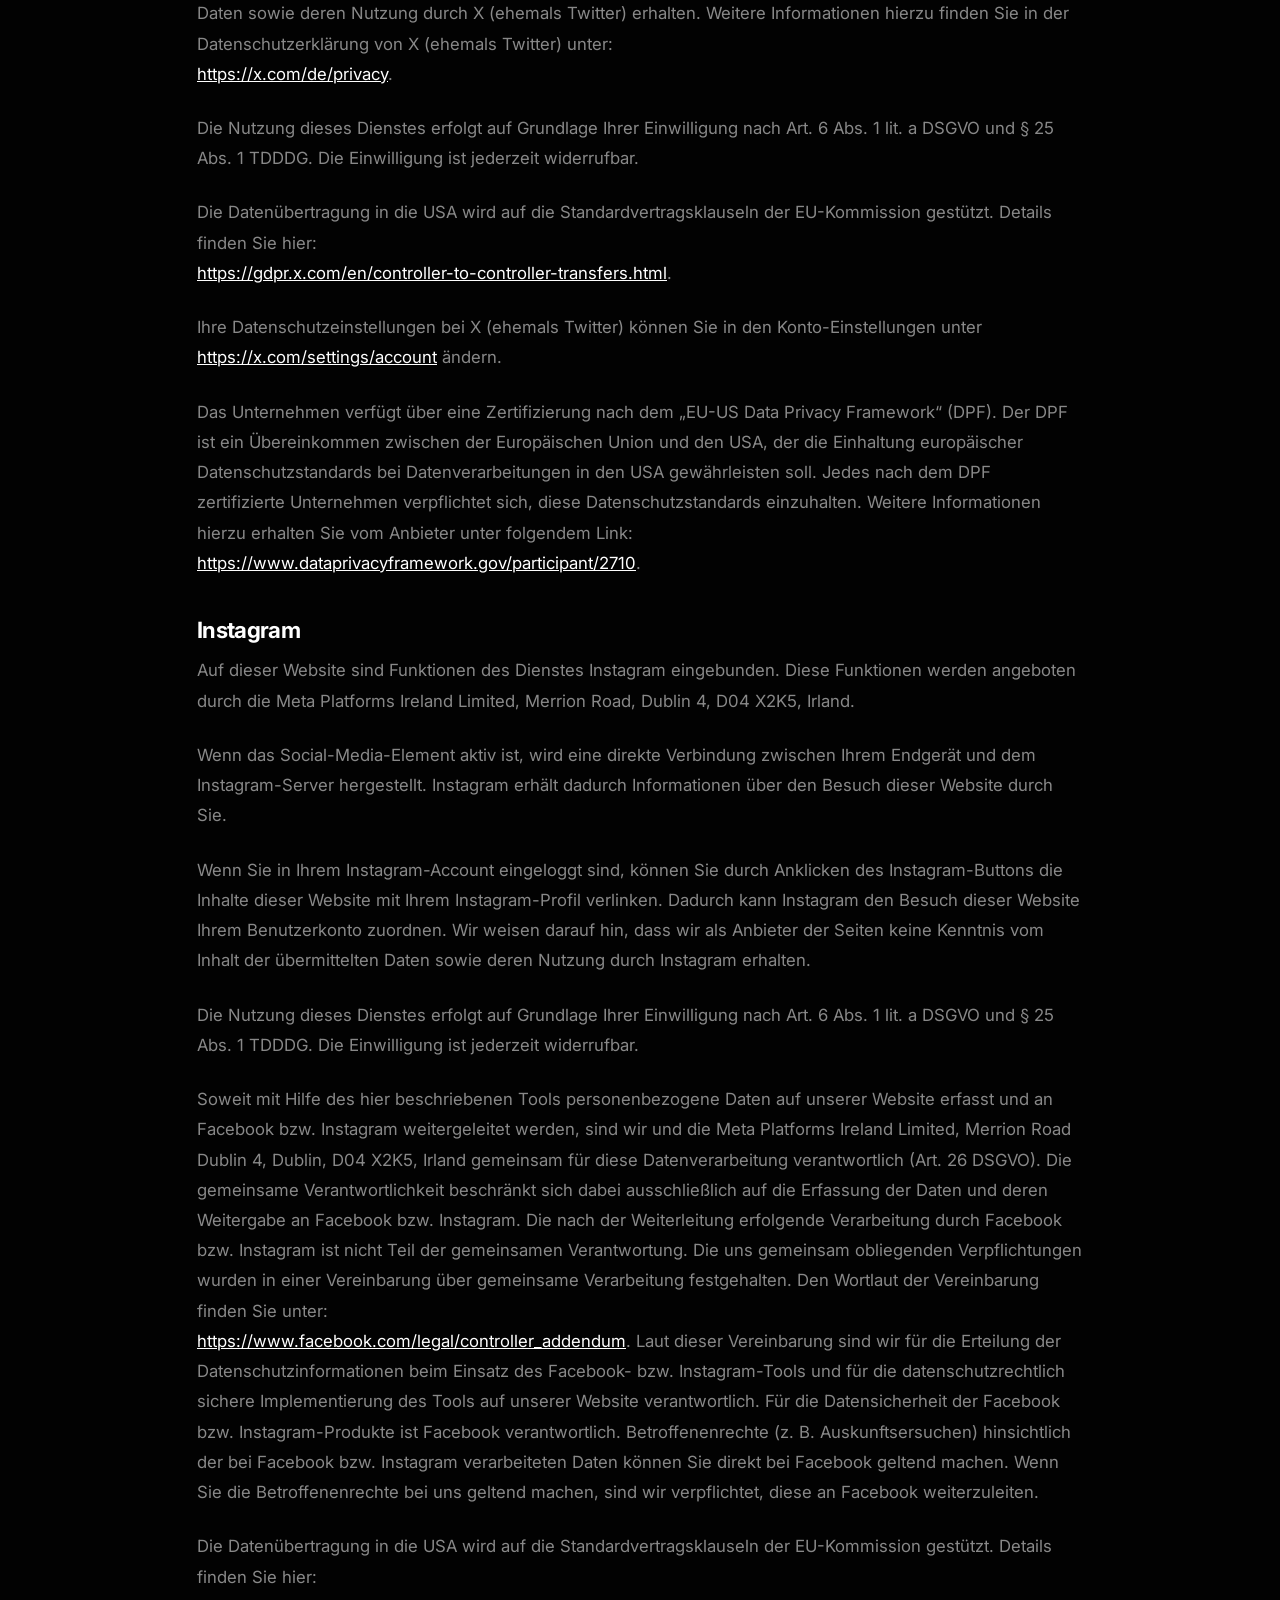
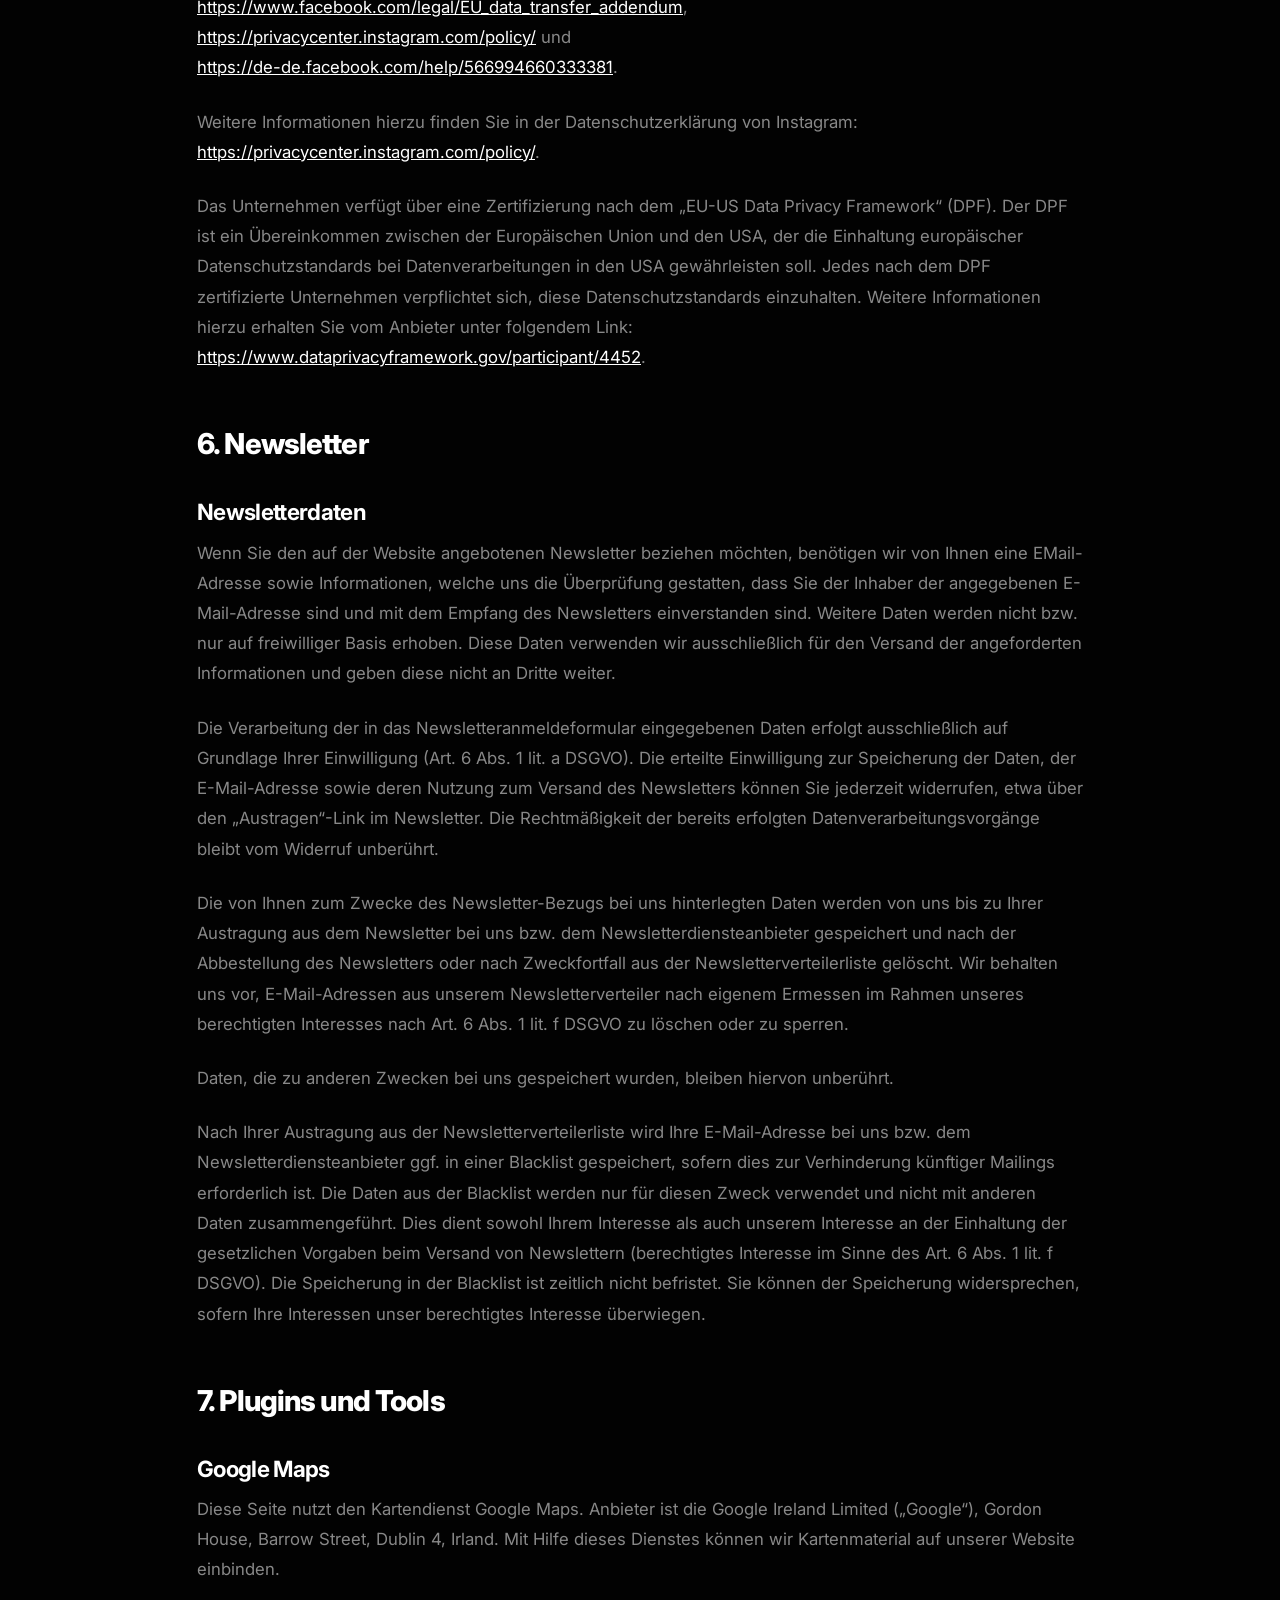
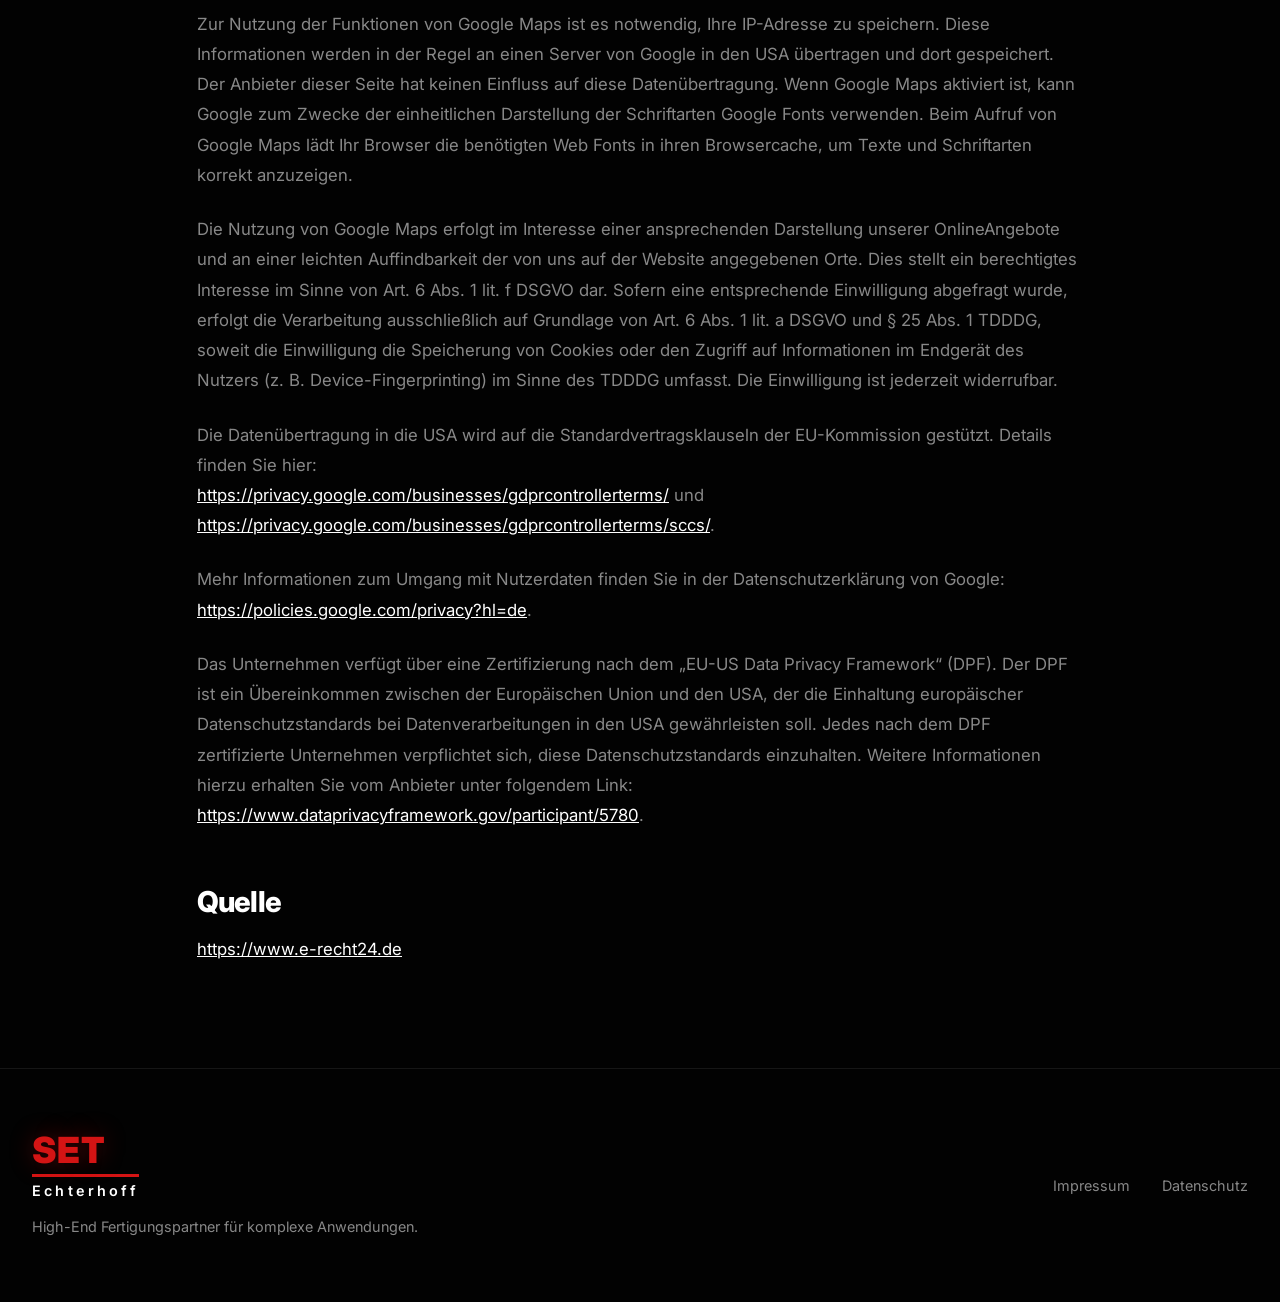
==== commit cf5ca09d: "feat: new hero and electrode photos, red SET logo, corrected machinery images - Hero: replaced hero." ====
--- a/datenschutz.html
+++ b/datenschutz.html
@@ -23,7 +23,7 @@
     <header class="header">
         <div class="container navbar">
             <div class="logo">
-                <a href="index.html" class="logo-main">SET<span class="text-accent">.</span></a>
+                <a href="index.html" class="logo-main">SET</a>
                 <span class="logo-sub">Echterhoff</span>
             </div>
             <nav class="nav-links">
@@ -244,7 +244,7 @@
         <div class="container footer-content">
             <div class="footer-brand">
                 <div class="logo">
-                    <span class="logo-main">SET<span class="text-accent">.</span></span>
+                    <span class="logo-main">SET</span>
                     <span class="logo-sub">Echterhoff</span>
                 </div>
                 <p>High-End Fertigungspartner für komplexe Anwendungen.</p>
--- a/css/styles.css
+++ b/css/styles.css
@@ -7,6 +7,7 @@
   
   --accent-red: #7f0404;    /* Dunkles, kraftvolles Rot */
   --accent-glow: #b60a0a;   /* Glow in lighter red */
+  --accent-logo: #d41414;   /* Signalrot fuer das Logo (praesenter) */
   
   --text-pure: #ffffff;
   --text-main: #e5e5e5;
@@ -167,19 +168,24 @@
 }
 
 .logo {
-  display: flex;
+  display: inline-flex;
   flex-direction: column;
   justify-content: center;
-  align-items: flex-start;
+  align-items: stretch;
   text-decoration: none;
 }
 
 .logo-main {
-  font-size: 1.75rem;
+  display: block;
+  font-size: 2.25rem;
   font-weight: 900;
-  letter-spacing: -0.05em;
-  color: var(--text-pure);
-  line-height: 0.9;
+  letter-spacing: 0.01em;
+  color: var(--accent-logo);
+  line-height: 0.95;
+  text-transform: uppercase;
+  text-shadow: 0 0 24px rgba(212, 20, 20, 0.35);
+  padding-bottom: 7px;
+  border-bottom: 3px solid var(--accent-logo);
 }
 
 .logo a.logo-main {
@@ -187,13 +193,12 @@
 }
 
 .logo-sub {
-  font-size: 0.8rem;
-  font-weight: 500;
-  letter-spacing: 0.25em;
-  color: rgba(255, 255, 255, 0.75);
-  margin-top: 5px;
+  font-size: 0.95rem;
+  font-weight: 600;
+  letter-spacing: 0.22em;
+  color: var(--text-pure);
+  margin-top: 7px;
   line-height: 1;
-  text-transform: uppercase;
 }
 
 .nav-links {
@@ -248,7 +253,7 @@
   min-height: 100vh;
   display: flex;
   align-items: center;
-  padding-top: 80px;
+  padding-top: 130px;
   overflow: hidden;
 }
 
@@ -305,12 +310,58 @@
   z-index: -1;
 }
 
+.hero-image-frame {
+  position: relative;
+  overflow: hidden;
+  border: 1px solid var(--border-light);
+  box-shadow: 0 0 50px rgba(0,0,0,0.8);
+}
+
 .hero-image {
   width: 100%;
   height: auto;
+  display: block;
   filter: contrast(1.1) brightness(0.9);
-  /* Tech overlay feeling */
-  box-shadow: 0 0 50px rgba(0,0,0,0.8);
+  transition: transform 0.8s cubic-bezier(0.16, 1, 0.3, 1), filter var(--trans-base);
+}
+
+.hero-image-overlay {
+  position: absolute;
+  top: 0; left: 0; width: 100%; height: 100%;
+  background: linear-gradient(
+    to top,
+    rgba(0,0,0,0.55),
+    rgba(0,0,0,0.12),
+    rgba(0,0,0,0)
+  );
+  transition: var(--trans-base);
+  pointer-events: none;
+}
+
+.hero-image-glow {
+  position: absolute;
+  top: 0; left: 0; width: 100%; height: 100%;
+  box-shadow: inset 0 0 0 0 rgba(127,4,4,0);
+  transition: var(--trans-base);
+  pointer-events: none;
+}
+
+.hero-image-frame:hover .hero-image {
+  transform: scale(1.05);
+  filter: contrast(1.15) brightness(1);
+}
+
+.hero-image-frame:hover .hero-image-overlay {
+  background: linear-gradient(
+    to top,
+    rgba(0,0,0,0.75),
+    rgba(0,0,0,0.25),
+    rgba(0,0,0,0.05)
+  );
+}
+
+.hero-image-frame:hover .hero-image-glow {
+  box-shadow: inset 0 0 20px 2px rgba(127,4,4,0.5);
 }
 
 /* ===== TRUST BAR ===== */
@@ -1113,7 +1164,7 @@
 }
 
 .footer-brand .logo-main {
-  font-size: 2rem;
+  font-size: 2.25rem;
 }
 
 .footer-brand .logo-sub {
@@ -1340,12 +1391,16 @@
 }
 
 @media (max-width: 768px) {
+  .logo-main { font-size: 1.9rem; }
+  .logo-sub { font-size: 0.8rem; letter-spacing: 0.18em; }
+  .hero { padding-top: 150px; }
+
   .nav-links {
     position: fixed;
-    top: 70px;
+    top: 100px;
     left: -100%;
     width: 100%;
-    height: calc(100vh - 70px);
+    height: calc(100vh - 100px);
     background: var(--bg-main);
     flex-direction: column;
     padding: 3rem;
